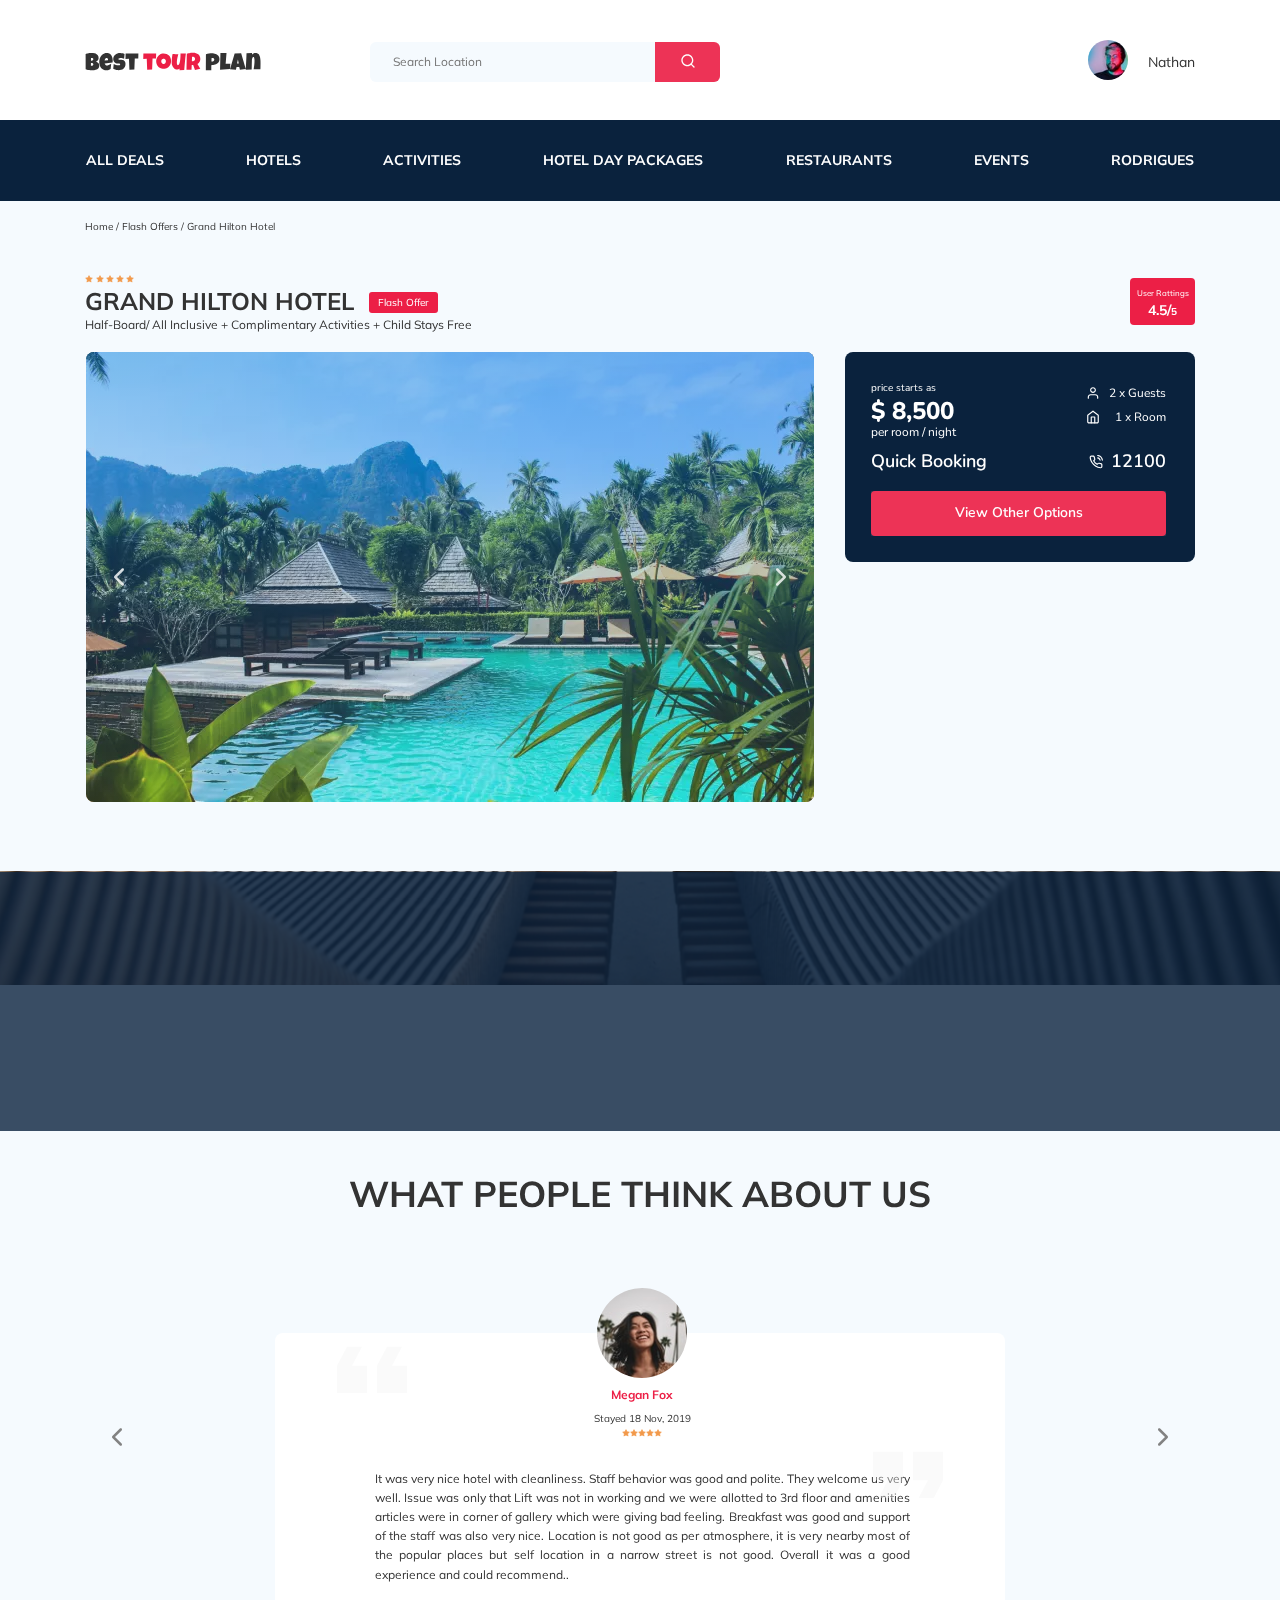
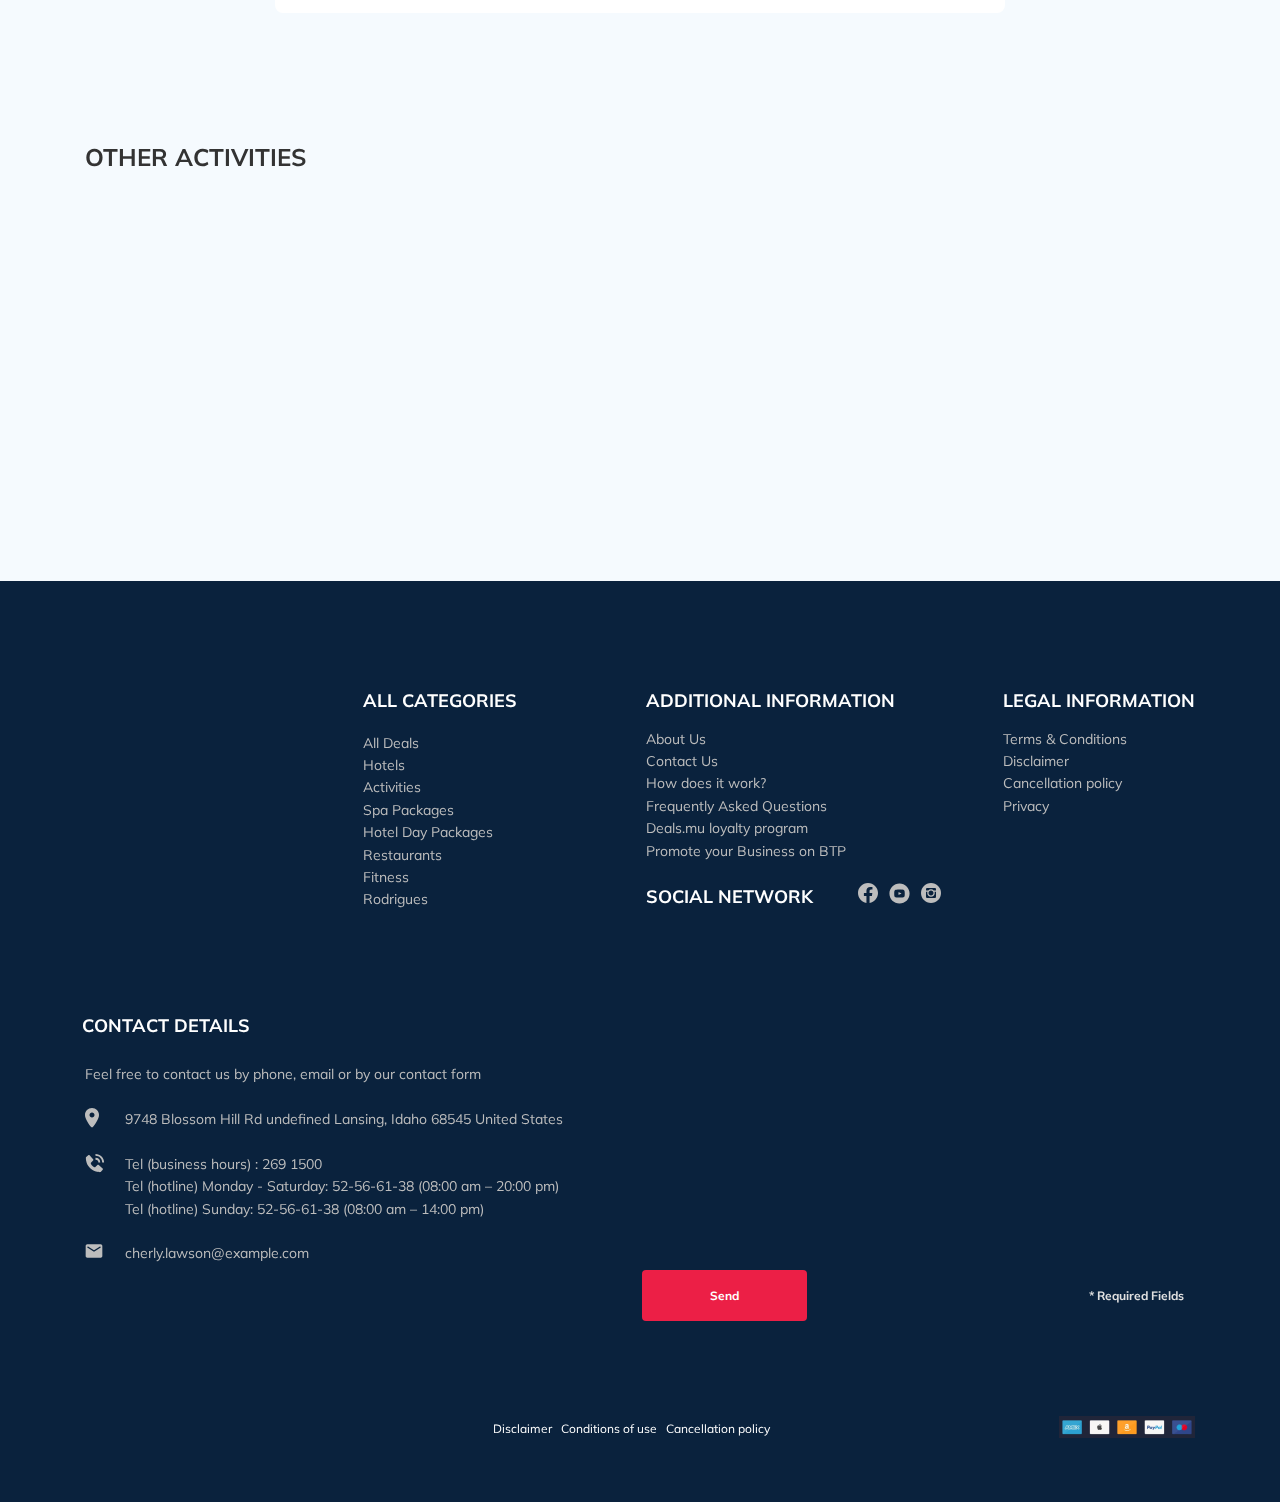
==== index.html @ 389c636b "fix:animation option" ====
<!DOCTYPE html>
<html lang="en">
  <head>
    <meta charset="UTF-8" />
    <meta name="viewport" content="width=device-width, initial-scale=1.0" />
    <title>Best Tour Plan-Hotel Booking</title>
    <link rel="stylesheet" href="css/style.css" class="css" />
    <link rel="stylesheet" href="css/swiper-bundle.min.css" class="css" />
    <link rel="stylesheet" href="css/aos.css" class="css" />
    <link rel="preconnect" href="https://fonts.gstatic.com" />
    <link
      href="https://fonts.googleapis.com/css2?family=Mulish:wght@400;700&family=Nunito:ital,wght@0,200;0,300;0,400;0,600;0,700;0,800;0,900;1,200;1,300;1,400;1,600;1,700;1,800;1,900&display=swap"
      rel="stylesheet"
    />
    <link rel="shortcut icon" href="img/favicon.ico" type="image/x-icon" />
    <link rel="icon" href="img/favicon.ico" type="image/x-icon" />
  </head>
  <body>
    <header class="navbar navbar__mobile">
      <div class="container">
        <div class="navbar-top">
          <a
            href="#"
            class="logo"
            data-aos="fade-zoom-in"
            data-aos-easing="ease-out-cubic"
            data-aos-duration="2000"
          >
            <img
              src="img/horizontal-logo.svg"
              alt="Logo: Best Tour Plan"
              class="logo__image"
            />
          </a>
          <form
            action="#"
            class="search navbar__search navbar__search--mobile--hidden"
          >
            <input
              type="text"
              class="search__input"
              placeholder="Search Location"
            />
            <button class="search__button">
              <img
                src="img/search.svg"
                alt="Icon: search"
                class="search__icon"
              />
            </button>
          </form>
          <div class="navbar__userprop navbar__userprop--mobile--hidden">
            <div class="navbar__useravatar">
              <img
                src="img/user-avatar.jpg"
                alt="Avatar: Nathan"
                class="navbar__avatar"
              />
            </div>
            <div class="navbar__username">
              <a
                href="https://lkfl2.nalog.ru/lkfl/login"
                class="user navbar__user"
                target="_blank"
                >Nathan</a
              >
            </div>
          </div>
          <!--/.user-->
          <button class="menu-button navbar-top__menu-button">
            <span class="menu-button__line"></span>
            <span class="menu-button__line"></span>
            <span class="menu-button__line"></span>
          </button>
        </div>
        <!--/.navbar-top-->
      </div>
      <!--/.container-->
      <div class="navbar-bottom">
        <div class="container navbar-bottom__container">
          <ul class="navbar-menu">
            <li class="navbar-menu__item navbar-menu__item--mobile--visible">
              <div class="navbar__userprop navbar__userprop--mobile--visible">
                <div class="navbar__useravatar">
                  <img
                    src="img/user-avatar.jpg"
                    alt="Avatar: Nathan"
                    class="navbar__avatar"
                  />
                </div>
                <div class="navbar__username navbar__username--light">
                  <a
                    href="https://lkfl2.nalog.ru/lkfl/login"
                    class="user navbar__user navbar__user--light"
                    target="_blank"
                    >Nathan</a
                  >
                </div>
              </div>
            </li>
            <li class="navbar-menu__item navbar-menu__item--mobile--visible">
              <form
                action="#"
                class="search navbar__search navbar__search--mobile--visible"
              >
                <input
                  type="text"
                  class="search__input"
                  placeholder="Search Location"
                />
                <button class="search__button">
                  <img
                    src="img/search.svg"
                    alt="Icon: search"
                    class="search__icon"
                  />
                </button>
              </form>
            </li>
            <li class="navbar-menu__item navbar-menu__item--mini">
              <a href="#" class="navbar-menu__link" target="_blank"
                >All Deals</a
              >
            </li>
            <li class="navbar-menu__item navbar-menu__item--mini">
              <a href="#" class="navbar-menu__link" target="_blank">Hotels</a>
            </li>
            <li class="navbar-menu__item navbar-menu__item--mini">
              <a href="#" class="navbar-menu__link" target="_blank"
                >Activities</a
              >
            </li>
            <li class="navbar-menu__item navbar-menu__item--mini">
              <a href="#" class="navbar-menu__link" target="_blank"
                >Hotel Day Packages</a
              >
            </li>
            <li class="navbar-menu__item navbar-menu__item--mini">
              <a href="#" class="navbar-menu__link" target="_blank"
                >Restaurants</a
              >
            </li>
            <li class="navbar-menu__item navbar-menu__item--mini">
              <a href="#" class="navbar-menu__link" target="_blank">Events</a>
            </li>
            <li class="navbar-menu__item navbar-menu__item--mini">
              <a href="#" class="navbar-menu__link" target="_blank"
                >Rodrigues</a
              >
            </li>
          </ul>
          <!--/.navbar-menu-->
        </div>
      </div>
    </header>
    <nav class="breadcrumb">
      <div class="container">
        <ul class="breadcrumb-list">
          <li class="breadcrumb-list__item">
            <a href="#" class="breadcrumb-list__link">Home</a>
          </li>
          <li class="breadcrumb-list__item">
            <a href="#" class="breadcrumb-list__link">Flash Offers</a>
          </li>
          <li class="breadcrumb-list__item">Grand Hilton Hotel</li>
        </ul>
      </div>
      <!-- /.container -->
    </nav>
    <!-- /.breadcrumb -->
    <section class="hotel">
      <div class="container">
        <div class="hotel-info">
          <div class="hotel-info__text">
            <div class="hotel-wrapper">
              <div class="stars">
                <img src="img/star.svg" alt="star" class="stars__star1" /><img
                  src="img/star.svg"
                  alt="star"
                  class="stars__star2"
                /><img src="img/star.svg" alt="star" class="stars__star3" /><img
                  src="img/star.svg"
                  alt="star"
                  class="stars__star4"
                /><img src="img/star.svg" alt="star" class="stars__star5" />
              </div>
              <h1 class="hotel-name hotel-info__name">Grand Hilton Hotel</h1>
              <span class="offer hotel-info__offer">Flash Offer</span>
            </div>
            <p class="hotel-discription hotel-info__discription">
              Half-Board/ All Inclusive + Complimentary Activities + Child Stays
              Free
            </p>
          </div>
          <!-- /hotel-info__text -->
          <div class="rating hotel-info__rating">
            <span class="rating__text">User Rattings</span>
            <span class="rating__counter rating__counter-first">4.5/</span
            ><span class="rating__counter rating__counter-last">5</span>
          </div>
          <!-- /hotel-info__rating -->
        </div>
        <div class="hotel-grid">
          <!-- Slider main container -->
          <div class="swiper-container hotel-slider hotel__slider">
            <!-- Additional required wrapper -->
            <div class="swiper-wrapper">
              <!-- Slides -->
              <div class="swiper-slide hotel-slider__item">
                <img
                  src="img/slide-1.webp"
                  alt="slide"
                  class="swiper-slide__image"
                />
              </div>
              <div class="swiper-slide hotel-slider__item">
                <img
                  src="img/slide-2.webp"
                  alt="slide"
                  class="swiper-slide__image"
                />
              </div>
              <div class="swiper-slide hotel-slider__item">
                <img
                  src="img/slide-3.webp"
                  alt="slide"
                  class="swiper-slide__image"
                />
              </div>
              <div class="swiper-slide hotel-slider__item">
                <img
                  src="img/slide-4.webp"
                  alt="slide"
                  class="swiper-slide__image"
                />
              </div>
              <div class="swiper-slide hotel-slider__item">
                <img
                  src="img/slide-5.webp"
                  alt="slide"
                  class="swiper-slide__image"
                />
              </div>
              <div class="swiper-slide hotel-slider__item">
                <img
                  src="img/slide-6.webp"
                  alt="slide"
                  class="swiper-slide__image"
                />
              </div>
              <div class="swiper-slide hotel-slider__item">
                <img
                  src="img/slide-7.webp"
                  alt="slide"
                  class="swiper-slide__image"
                />
              </div>
              <div class="swiper-slide hotel-slider__item">
                <img
                  src="img/slide-8.webp"
                  alt="slide"
                  class="swiper-slide__image"
                />
              </div>
            </div>
            <!-- If we need navigation buttons -->
            <button
              class="hotel-slider__button hotel-slider__button_prev"
            ></button>
            <button
              class="hotel-slider__button hotel-slider__button_next"
            ></button>
          </div>
          <!-- /swiper-container -->

          <div class="hotel-right">
            <div
              class="booking"
              data-aos-delay="300"
              data-aos="flip-left"
              data-aos-easing="ease-out-cubic"
              data-aos-duration="1500"
            >
              <div class="booking__info">
                <div class="booking__price">
                  <span class="booking__start">price starts as</span>
                  <strong class="booking__pricetag">$ 8,500</strong>
                  <span class="booking__per-room">per room / night</span>
                </div>
                <!-- /.booking__price -->
                <div class="booking__room">
                  <div class="booking__text">
                    <img
                      src="img/user.svg"
                      alt="icon: user"
                      class="booking__icon"
                    />
                    <span class="booking__description">2 x Guests</span>
                  </div>
                  <div class="booking__text">
                    <img
                      src="img/home.svg"
                      alt="icon: home"
                      class="booking__icon"
                    />
                    <span class="booking__description">1 x Room</span>
                  </div>
                </div>
                <!-- /.booking__room -->
              </div>
              <!-- /.booking__info -->
              <div class="booking__call-center">
                <span class="booking__heading">Quick Booking</span>
                <a href="tel:12100" class="booking__number">
                  <img src="img/phone-call.svg" alt="icon: phone" />
                  <span class="booking__num">12100</span>
                </a>
              </div>
              <!-- /.booking__call-center -->
              <button class="button booking__button" data-toggle="modal">
                View Other Options
              </button>
            </div>
            <!-- /.booking -->
            <div class="map">
              <iframe
                class="map-iframe"
                src="https://www.google.com/maps/embed?pb=!1m18!1m12!1m3!1d3952.041275564879!2d98.29254741532716!3d7.890750807946243!2m3!1f0!2f0!3f0!3m2!1i1024!2i768!4f13.1!3m3!1m2!1s0x30503b7bfcd9f903%3A0xf7065fac1e3d7c48!2sDoubleTree%20by%20Hilton%20Phuket%20Banthai%20Resort!5e0!3m2!1sru!2sru!4v1607537258235!5m2!1sru!2sru"
                height="213"
                style="border: 0"
                allowfullscreen=""
                aria-hidden="false"
                tabindex="0"
              ></iframe>
            </div>
            <!-- /.map -->
          </div>
          <!-- /.hotel-right -->
        </div>
        <!-- /hotel-grid -->
      </div>
      <!-- /.container -->
    </section>
    <section
      class="newsletter parallax-window"
      data-parallax="scroll"
      data-image-src="img/newsletter-bg.jpg"
    >
      <div class="newsletter-wrapper" data-aos="fade-down" data-aos-delay="200">
        <h2 class="newsletter-title newsletter__title">
          subscribe to our
          <span class="newsletter-title__strong">Newsletter</span>
        </h2>
        <form
          target="_blank"
          action="send.php"
          method="POST"
          class="subscribe newsletter__search form"
        >
          <input
            type="email"
            class="subscribe__input"
            placeholder="Your email address"
            name="emailNews"
            required
          />
          <button class="subscribe__button">Send</button>
        </form>
      </div>
      <!-- /.newsletter-wrapper -->
    </section>
    <!-- /.newsletter -->
    <section class="reviews">
      <div class="container">
        <h2 class="reviews__title">What people think about us</h2>
        <div class="swiper-container reviews-slider">
          <div class="swiper-wrapper">
            <div class="swiper-slide">
              <div class="reviews-slider__item">
                <div class="reviews-slider__profile">
                  <img
                    src="img/reviews-avatar.jpg"
                    alt="Photo: Megan Fox"
                    class="reviews-slider__avatar"
                  />
                  <h3 class="reviews-slider__username">Megan Fox</h3>
                  <span class="reviews-slider__date">Stayed 18 Nov, 2019</span>
                  <div class="reviews-slider__rating">
                    <img
                      src="img/star.svg"
                      alt="star"
                      class="reviews-slider__star"
                    /><img
                      src="img/star.svg"
                      alt="star"
                      class="reviews-slider__star"
                    /><img
                      src="img/star.svg"
                      alt="star"
                      class="reviews-slider__star"
                    /><img
                      src="img/star.svg"
                      alt="star"
                      class="reviews-slider__star"
                    /><img
                      src="img/star.svg"
                      alt="star"
                      class="reviews-slider__star"
                    />
                  </div>
                  <!-- /reviews-slider__rating -->
                </div>
                <!-- /.reviews-slider__profile -->
                <div class="reviews-user">
                  <p class="reviews-slider__text">
                    It was very nice hotel with cleanliness. Staff behavior was
                    good and polite. They welcome us very well. Issue was only
                    that Lift was not in working and we were allotted to 3rd
                    floor and amenities articles were in corner of gallery which
                    were giving bad feeling. Breakfast was good and support of
                    the staff was also very nice. Location is not good as per
                    atmosphere, it is very nearby most of the popular places but
                    self location in a narrow street is not good. Overall it was
                    a good experience and could recommend..
                  </p>
                </div>
                <!-- /.reviews-user -->
              </div>
              <!-- /.reviews-slider-item -->
            </div>
            <!-- /swiper-slide -->
            <div class="swiper-slide">
              <div class="reviews-slider__item">
                <div class="reviews-slider__profile">
                  <img
                    src="img/reviews-avatar-kr.jpg"
                    alt="Photo: Keanu Charles Reeves"
                    class="reviews-slider__avatar"
                  />
                  <h3 class="reviews-slider__username">Keanu Charles Reeves</h3>
                  <span class="reviews-slider__date">Stayed 25 Dec, 2019</span>
                  <div class="reviews-slider__rating">
                    <img
                      src="img/star.svg"
                      alt="star"
                      class="reviews-slider__star"
                    /><img
                      src="img/star.svg"
                      alt="star"
                      class="reviews-slider__star"
                    /><img
                      src="img/star.svg"
                      alt="star"
                      class="reviews-slider__star"
                    /><img
                      src="img/star.svg"
                      alt="star"
                      class="reviews-slider__star"
                    /><img
                      src="img/star.svg"
                      alt="star"
                      class="reviews-slider__star"
                    />
                  </div>
                  <!-- /reviews-slider__rating -->
                </div>
                <!-- /.reviews-slider__profile -->
                <div class="reviews-user">
                  <p class="reviews-slider__text">
                    It was very nice hotel with cleanliness. Staff behavior was
                    good and polite. They welcome us very well. Issue was only
                    that Lift was not in working and we were allotted to 3rd
                    floor and amenities articles were in corner of gallery which
                    were giving bad feeling. Breakfast was good and support of
                    the staff was also very nice. Location is not good as per
                    atmosphere, it is very nearby most of the popular places but
                    self location in a narrow street is not good. Overall it was
                    a good experience and could recommend. that Lift was not in
                    working and we were allotted to 3rd floor and amenities
                    articles were in corner of gallery which were giving bad
                    feeling. Breakfast was good and support of the staff was
                    also very nice. Location is not good as per atmosphere, it
                    is very nearby most of the popular places but self location
                    in a narrow street is not good. Overall it was a good
                    experience and could recommend
                  </p>
                </div>
                <!-- /.reviews-user -->
              </div>
              <!-- /.reviews-slider-item -->
            </div>
            <!-- /swiper-slide -->
            <div class="swiper-slide">
              <div class="reviews-slider__item">
                <div class="reviews-slider__profile">
                  <img
                    src="img/reviews-avatar-eg.jpg"
                    alt="Photo: Eva Green"
                    class="reviews-slider__avatar"
                  />
                  <h3 class="reviews-slider__username">Eva Green</h3>
                  <span class="reviews-slider__date">Stayed 01 May, 2019</span>
                  <div class="reviews-slider__rating">
                    <img
                      src="img/star.svg"
                      alt="star"
                      class="reviews-slider__star"
                    /><img
                      src="img/star.svg"
                      alt="star"
                      class="reviews-slider__star"
                    /><img
                      src="img/star.svg"
                      alt="star"
                      class="reviews-slider__star"
                    /><img
                      src="img/star.svg"
                      alt="star"
                      class="reviews-slider__star"
                    /><img
                      src="img/star.svg"
                      alt="star"
                      class="reviews-slider__star"
                    />
                  </div>
                  <!-- /reviews-slider__rating -->
                </div>
                <!-- /.reviews-slider__profile -->
                <div class="reviews-user">
                  <p class="reviews-slider__text">
                    It was very nice hotel with cleanliness. Staff behavior was
                    good and polite. They welcome us very well. Issue was only
                    that Lift was not in working and we were allotted to 3rd
                    floor and amenities articles were in corner of gallery which
                    were giving bad feeling. Breakfast was good and support of
                    the staff was also very nice. Location is not good as per
                    atmosphere, it is very nearby most of the popular places but
                    self location in a narrow street is not good. Overall it was
                    a good experience and could recommend.
                  </p>
                </div>
                <!-- /.reviews-user -->
              </div>
              <!-- /.reviews-slider-item -->
            </div>
            <!-- /swiper-slide -->
            <div class="swiper-slide">
              <div class="reviews-slider__item">
                <div class="reviews-slider__profile">
                  <img
                    src="img/reviews-avatar-as.webp"
                    alt="Photo: Arnold Alois Schwarzenegger"
                    class="reviews-slider__avatar"
                  />
                  <h3 class="reviews-slider__username">
                    Arnold Alois Schwarzenegger
                  </h3>
                  <span class="reviews-slider__date">Stayed 15 Jan, 2020</span>
                  <div class="reviews-slider__rating">
                    <img
                      src="img/star.svg"
                      alt="star"
                      class="reviews-slider__star"
                    /><img
                      src="img/star.svg"
                      alt="star"
                      class="reviews-slider__star"
                    /><img
                      src="img/star.svg"
                      alt="star"
                      class="reviews-slider__star"
                    /><img
                      src="img/star.svg"
                      alt="star"
                      class="reviews-slider__star"
                    /><img
                      src="img/star.svg"
                      alt="star"
                      class="reviews-slider__star"
                    />
                  </div>
                  <!-- /reviews-slider__rating -->
                </div>
                <!-- /.reviews-slider__profile -->
                <div class="reviews-user">
                  <p class="reviews-slider__text">
                    It was very nice hotel with cleanliness. Staff behavior was
                    good and polite. They welcome us very well. Issue was only
                    that Lift was not in working and we were allotted to 3rd
                    floor and amenities articles were in corner of gallery which
                    were giving bad feeling. Breakfast was good and support of
                    the staff was also very nice. Location is not good as per
                    atmosphere, it is very nearby most of the popular places but
                    self location in a narrow street is not good. Overall it was
                    a good experience and could recommend.
                  </p>
                </div>
                <!-- /.reviews-user -->
              </div>
              <!-- /.reviews-slider-item -->
            </div>
            <!-- /swiper-slide -->
          </div>
          <!-- /swiper-wrapper -->
          <button
            class="reviews-slider__button reviews-slider__button-prev"
          ></button>
          <button
            class="reviews-slider__button reviews-slider__button-next"
          ></button>
        </div>
        <!-- /swiper-container reviews-slider -->
      </div>
      <!-- /.container -->
    </section>
    <!-- /.reviews -->
    <section class="activities">
      <div class="container">
        <h2 class="activities__title">Other Activities</h2>
        <div class="activities-wrapper">
          <div
            class="card activities__card activities__card-corner"
            data-aos="fade-up"
            data-aos-delay="100"
          >
            <img
              src="img/activity-1.jpg"
              alt="The curious corner of chamarel"
              class="card__image"
            />
            <h3 class="card__title card__title-corner">
              The curious corner <br />of chamarel
            </h3>
            <button class="card__button" data-toggle="modal">Book Now</button>
          </div>
          <!-- /.card -->
          <div
            class="card activities__card activities__card-golf"
            data-aos="fade-up"
            data-aos-delay="300"
          >
            <img
              src="img/activity-2.jpg"
              alt="Gymkhana club golf course"
              class="card__image"
            />
            <h3 class="card__title card__title-golf">
              Gymkhana club golf course
            </h3>
            <button class="card__button" data-toggle="modal">Book Now</button>
          </div>
          <!-- /.card -->
          <div
            class="card activities__card activities__card-trip"
            data-aos="fade-up"
            data-aos-delay="500"
          >
            <img
              src="img/activity-3.jpg"
              alt="Tamarind falls hiking trip - full day"
              class="card__image"
            />
            <h3 class="card__title card__title-trip">
              Tamarind falls hiking <br />trip - full day
            </h3>
            <button class="card__button" data-toggle="modal">Book Now</button>
          </div>
          <!-- /.card -->
          <div
            class="card activities__card activities__card-quest"
            data-aos="fade-up"
            data-aos-delay="700"
          >
            <img
              src="img/activity-4.jpg"
              alt="The blue marine discovery quest"
              class="card__image"
            />
            <h3 class="card__title card__title-quest">
              The blue marine discovery quest
            </h3>
            <button class="card__button" data-toggle="modal">Book Now</button>
          </div>
          <!-- /.card -->
        </div>
        <!-- /.activities-wrapper -->
      </div>
      <!-- /.container -->
    </section>
    <!-- /.activities -->
    <footer class="footer">
      <div class="container">
        <div class="footer-wrapper">
          <div class="footer__logo">
            <a
              href="#"
              class="logo"
              data-aos="fade-zoom-in"
              data-aos-easing="ease-out-cubic"
              data-aos-duration="2000"
              ><img
                src="img/vertical-logo.svg"
                alt="Logo: Best Tour Plan"
                class="logo footer__logo-image"
            /></a>
          </div>
          <div class="footer__list footer__categories">
            <h3 class="footer__title">All Categories</h3>
            <ul class="footer__ul">
              <li class="footer__item">
                <a href="" class="footer__link">All Deals</a>
              </li>
              <li class="footer__item">
                <a href="#" class="footer__link">Hotels</a>
              </li>
              <li class="footer__item">
                <a href="#" class="footer__link">Activities</a>
              </li>
              <li class="footer__item">
                <a href="#" class="footer__link">Spa Packages</a>
              </li>
              <li class="footer__item">
                <a href="#" class="footer__link">Hotel Day Packages</a>
              </li>
              <li class="footer__item">
                <a href="#" class="footer__link">Restaurants</a>
              </li>
              <li class="footer__item">
                <a href="#" class="footer__link">Fitness</a>
              </li>
              <li class="footer__item">
                <a href="#" class="footer__link">Rodrigues</a>
              </li>
            </ul>
          </div>
          <div class="footer__list footer__additional">
            <h3 class="footer__title footer__title--mb-4">
              Additional Information
            </h3>
            <ul class="footer__ul">
              <li class="footer__item">
                <a href="" class="footer__link">About Us</a>
              </li>
              <li class="footer__item">
                <a href="#" class="footer__link">Contact Us</a>
              </li>
              <li class="footer__item">
                <a href="#" class="footer__link">How does it work?</a>
              </li>
              <li class="footer__item">
                <a href="#" class="footer__link">Frequently Asked Questions</a>
              </li>
              <li class="footer__item">
                <a href="#" class="footer__link">Deals.mu loyalty program</a>
              </li>
              <li class="footer__item">
                <a href="#" class="footer__link"
                  >Promote your Business on BTP</a
                >
              </li>
            </ul>
          </div>
          <!-- /.footer__list -->
          <div class="footer__social-network">
            <h3 class="footer__title footer__title--inline">Social Network</h3>
            <div class="footer__social-links">
              <a
                href="https://www.facebook.com/"
                class="footer__link"
                target="_blank"
                ><img
                  src="img/facebook.svg"
                  alt="icon: facebook"
                  class="footer__icon-sn"
              /></a>
              <a
                href="https://www.youtube.com/"
                class="footer__link"
                target="_blank"
                ><img
                  src="img/youtube.svg"
                  alt="icon: youtube"
                  class="footer__icon-sn"
              /></a>
              <a
                href="https://www.instagram.com/"
                class="footer__link"
                target="_blank"
                ><img
                  src="img/instagram.svg"
                  alt="icon: instagram"
                  class="footer__icon-sn"
              /></a>
            </div>
            <!-- /.footer__social-links -->
          </div>
          <!-- /.footer__social-network -->
          <div class="footer__list footer__legal">
            <h3 class="footer__title footer__title--mb-4">Legal Information</h3>
            <ul class="footer__ul">
              <li class="footer__item">
                <a href="#" class="footer__link">Terms & Conditions</a>
              </li>
              <li class="footer__item">
                <a href="#" class="footer__link">Disclaimer</a>
              </li>
              <li class="footer__item">
                <a href="#" class="footer__link">Cancellation policy</a>
              </li>
              <li class="footer__item">
                <a href="#" class="footer__link">Privacy</a>
              </li>
            </ul>
          </div>
          <!-- /.footer-list -->
          <div class="footer__contact-details">
            <h3 class="footer__title footer__title--mb-3">Contact Details</h3>
            <p class="footer__text footer__text--slogan">
              Feel free to contact us by phone, email or by our contact form
            </p>
            <ul class="footer__ul footer__ul--mini">
              <li class="footer__item footer__item--mb-2">
                <div class="footer__icon-wrapper">
                  <img
                    src="img/map-marker.svg"
                    alt="icon:map-marker"
                    class="footer__icon"
                  />
                </div>
                <a
                  class="footer__map-marker"
                  target="_blank"
                  href="https://www.google.com/maps/search/9748+Blossom+Hill+Rd+undefined+Lansing,+Idaho+68545+United+States/@43.8810159,-112.7179739,5.5z?hl=en"
                  >9748 Blossom Hill Rd undefined Lansing, Idaho 68545 United
                  States</a
                >
              </li>
              <li class="footer__item footer__item--mb-5">
                <div class="footer__icon-wrapper">
                  <img
                    src="img/contact-phone-call.svg"
                    alt="icon:phone-call"
                    class="footer__icon"
                  />
                </div>
                <div class="footer__contact-phone">
                  <a href="tel:2691500" class="footer__phone">
                    Tel (business hours) : 269 1500</a
                  ><br />
                  <a href="tel:52-56-61-38" class="footer__phone">
                    Tel (hotline) Monday - Saturday:
                    &zwj;52&zwj;-&zwj;56&zwj;-&zwj;61&zwj;-&zwj;38&zwj; (08:00
                    am – 20:00 pm)</a
                  ><br />
                  <a href="tel:52-56-61-38" class="footer__phone">
                    Tel (hotline) Sunday: 52-56-61-38 (08:00 am – 14:00 pm)</a
                  >
                </div>
              </li>
              <li class="footer__item footer__item--mb-2">
                <div class="footer__icon-wrapper">
                  <img
                    src="img/email.svg"
                    alt="icon: email"
                    class="footer__icon"
                  />
                </div>
                <a
                  href="mailto:cherly.lawson@example.com"
                  class="footer__email"
                >
                  cherly.lawson@example.com</a
                >
              </li>
            </ul>
          </div>
          <!-- /.footer__contact-details -->
          <div class="footer__contact-form">
            <h3
              class="footer__title footer__title--mb-6"
              data-aos="fade-down"
              data-aos-delay="300"
            >
              Send us a message
            </h3>
            <form
              action="send.php"
              target="_blank"
              method="POST"
              class="footer__form form"
            >
              <div class="footer__input-groups">
                <div class="footer__input-group-name">
                  <input
                    type="text"
                    class="input footer__input footer__input-name footer__input-group-name"
                    placeholder="Your Full Name*"
                    name="name"
                    required
                    minlength="2"
                    data-aos="fade-zoom-in"
                    data-aos-easing="ease-out-cubic"
                    data-aos-delay="200"
                  />
                </div>
                <div class="footer__input-group-number">
                  <input
                    type="tel"
                    class="input footer__input footer__input-number footer__input-group-number input__phone"
                    placeholder="Phone Number*"
                    name="phone"
                    required
                    minlength="17"
                    data-aos="fade-zoom-in"
                    data-aos-easing="ease-out-cubic"
                    data-aos-delay="400"
                  />
                </div>
              </div>
              <textarea
                name="text"
                class="textarea footer__textarea"
                placeholder="Message"
                data-aos="fade-zoom-in"
                data-aos-easing="ease-out-cubic"
                data-aos-delay="600"
              ></textarea>
              <div class="footer__form-submit">
                <button class="button footer__button" type="submit">
                  Send
                </button>
                <span class="footer__info">* Required Fields</span>
              </div>
            </form>
          </div>
          <!-- /.footer__contact-form -->
          <div class="footer__infopayment">
            <div class="footer__infopay">
              <a
                href="https://ru.wikipedia.org/wiki/%D0%9F%D0%B8%D1%81%D1%8C%D0%BC%D0%B5%D0%BD%D0%BD%D1%8B%D0%B9_%D0%BE%D1%82%D0%BA%D0%B0%D0%B7_%D0%BE%D1%82_%D0%BE%D1%82%D0%B2%D0%B5%D1%82%D1%81%D1%82%D0%B2%D0%B5%D0%BD%D0%BD%D0%BE%D1%81%D1%82%D0%B8"
                target="_blank"
                class="footer__text-info"
                >Disclaimer &nbsp;</a
              >
              <a
                href="https://addreality.com/ru/termsofuse/Terms_of_use_Addreality.pdf"
                target="_blank"
                class="footer__text-info"
                >Conditions of use &nbsp;</a
              >
              <a
                href="https://ru.wikipedia.org/wiki/%D0%9F%D0%B8%D1%81%D1%8C%D0%BC%D0%B5%D0%BD%D0%BD%D1%8B%D0%B9_%D0%BE%D1%82%D0%BA%D0%B0%D0%B7_%D0%BE%D1%82_%D0%BE%D1%82%D0%B2%D0%B5%D1%82%D1%81%D1%82%D0%B2%D0%B5%D0%BD%D0%BD%D0%BE%D1%81%D1%82%D0%B8"
                target="_blank"
                class="footer__text-info"
                >Cancellation policy</a
              >
            </div>
            <div class="footer__image-pay">
              <a
                href="https://ru.wikipedia.org/wiki/%D0%9D%D0%B0%D1%86%D0%B8%D0%BE%D0%BD%D0%B0%D0%BB%D1%8C%D0%BD%D0%B0%D1%8F_%D1%81%D0%B8%D1%81%D1%82%D0%B5%D0%BC%D0%B0_%D0%BF%D0%BB%D0%B0%D1%82%D1%91%D0%B6%D0%BD%D1%8B%D1%85_%D0%BA%D0%B0%D1%80%D1%82"
                target="_blank"
                class="footer__image-infopay"
              >
                <img
                  src="img/card-pay.png"
                  alt="image: payment systems"
                  class="footer__payment"
              /></a>
            </div>
          </div>
        </div>
        <!-- /.footer-wrapper -->
      </div>
      <!-- /.container -->
    </footer>
    <!-- /.footer -->
    <div class="modal" id="modal_1">
      <div class="modal__overlay"></div>
      <!-- /.modal__overlay -->
      <div class="modal__dialog">
        <a href="#" class="modal__close">
          <img src="img/close.svg" alt="Icon: close" />
        </a>
        <div class="modal__contact-form">
          <h3 class="modal__title">Booking</h3>
          <form
            action="send.php"
            target="_blank"
            method="POST"
            class="modal__form form"
          >
            <input
              type="text"
              class="input modal__input modal__input-name"
              placeholder="Your Full Name*"
              name="name"
              required
              minlength="2"
            />
            <input
              type="tel"
              class="input modal__input modal__input-number input__phone"
              placeholder="Phone Number*"
              name="phone"
              required
              minlength="17"
            />
            <input
              type="email"
              class="input modal__input modal__input-email"
              placeholder="Email*"
              name="email"
              required
            />
            <textarea
              name="text"
              class="textarea modal__textarea"
              placeholder="Message"
            ></textarea>
            <div class="modal__form-submit">
              <button class="button modal__button" type="submit">Send</button>
              <span class="modal__info">* Required Fields</span>
            </div>
          </form>
        </div>
        <!-- /.modal__contact-form -->
      </div>
      <!-- /.modal__dialog -->
    </div>
    <!-- /.modal -->
    <script src="js/jquery-3.5.1.min.js"></script>
    <script src="https://ajax.googleapis.com/ajax/libs/jquery/1.11.0/jquery.min.js"></script>
    <script src="js/parallax.min.js"></script>
    <script src="js/swiper-bundle.min.js"></script>
    <script src="js/jquery.validate.min.js"></script>
    <script src="js/jquery.mask.min.js"></script>
    <script src="js/aos.js"></script>
    <script src="js/main.js"></script>
  </body>
</html>
---- css/style.css ----
@charset "UTF-8";
/** Подключение переменных **/
/** подключение базовыйх настроек **/
* {
  -webkit-box-sizing: border-box;
          box-sizing: border-box;
}

body {
  font-family: 'Mulish', sans-serif;
  background-color: #F5FAFE;
  color: #333333;
}

.container {
  max-width: 1110px;
  margin: auto;
}

.img {
  width: 100%;
}

.input {
  background: #FFFFFF;
  border-radius: 4px;
  border: none;
  outline: none;
  height: 50px;
  padding: 0 23px 0 23px;
  font-size: 12px;
  line-height: 15px;
  font-weight: normal;
}

.textarea {
  background: #FFFFFF;
  border-radius: 4px;
  border: none;
  outline: none;
  padding: 18px 23px;
  resize: none;
  font-size: 12px;
  line-height: 15px;
}

.button {
  min-width: 165px;
  font-style: normal;
  font-weight: bold;
  font-size: 12px;
  line-height: 15px;
  color: #fff;
  background-color: #EC1F46;
  border-radius: 4px;
  border: none;
  outline: none;
  cursor: pointer;
}

.invalid {
  color: #EC1F46;
}

/** подключение normalize.scss **/
/*! normalize.css v8.0.1 | MIT License | github.com/necolas/normalize.css */
/* Document
   ========================================================================== */
/**
 * 1. Correct the line height in all browsers.
 * 2. Prevent adjustments of font size after orientation changes in iOS.
 */
html {
  line-height: 1.15;
  /* 1 */
  -webkit-text-size-adjust: 100%;
  /* 2 */
}

/* Sections
   ========================================================================== */
/**
 * Remove the margin in all browsers.
 */
body {
  margin: 0;
}

/**
 * Render the `main` element consistently in IE.
 */
main {
  display: block;
}

/**
 * Correct the font size and margin on `h1` elements within `section` and
 * `article` contexts in Chrome, Firefox, and Safari.
 */
h1 {
  font-size: 2em;
  margin: 0.67em 0;
}

/* Grouping content
   ========================================================================== */
/**
 * 1. Add the correct box sizing in Firefox.
 * 2. Show the overflow in Edge and IE.
 */
hr {
  -webkit-box-sizing: content-box;
          box-sizing: content-box;
  /* 1 */
  height: 0;
  /* 1 */
  overflow: visible;
  /* 2 */
}

/**
 * 1. Correct the inheritance and scaling of font size in all browsers.
 * 2. Correct the odd `em` font sizing in all browsers.
 */
pre {
  font-family: monospace, monospace;
  /* 1 */
  font-size: 1em;
  /* 2 */
}

/* Text-level semantics
   ========================================================================== */
/**
 * Remove the gray background on active links in IE 10.
 */
a {
  background-color: transparent;
}

/**
 * 1. Remove the bottom border in Chrome 57-
 * 2. Add the correct text decoration in Chrome, Edge, IE, Opera, and Safari.
 */
abbr[title] {
  border-bottom: none;
  /* 1 */
  text-decoration: underline;
  /* 2 */
  -webkit-text-decoration: underline dotted;
          text-decoration: underline dotted;
  /* 2 */
}

/**
 * Add the correct font weight in Chrome, Edge, and Safari.
 */
b,
strong {
  font-weight: bolder;
}

/**
 * 1. Correct the inheritance and scaling of font size in all browsers.
 * 2. Correct the odd `em` font sizing in all browsers.
 */
code,
kbd,
samp {
  font-family: monospace, monospace;
  /* 1 */
  font-size: 1em;
  /* 2 */
}

/**
 * Add the correct font size in all browsers.
 */
small {
  font-size: 80%;
}

/**
 * Prevent `sub` and `sup` elements from affecting the line height in
 * all browsers.
 */
sub,
sup {
  font-size: 75%;
  line-height: 0;
  position: relative;
  vertical-align: baseline;
}

sub {
  bottom: -0.25em;
}

sup {
  top: -0.5em;
}

/* Embedded content
   ========================================================================== */
/**
 * Remove the border on images inside links in IE 10.
 */
img {
  border-style: none;
}

/* Forms
   ========================================================================== */
/**
 * 1. Change the font styles in all browsers.
 * 2. Remove the margin in Firefox and Safari.
 */
button,
input,
optgroup,
select,
textarea {
  font-family: inherit;
  /* 1 */
  font-size: 100%;
  /* 1 */
  line-height: 1.15;
  /* 1 */
  margin: 0;
  /* 2 */
}

/**
 * Show the overflow in IE.
 * 1. Show the overflow in Edge.
 */
button,
input {
  /* 1 */
  overflow: visible;
}

/**
 * Remove the inheritance of text transform in Edge, Firefox, and IE.
 * 1. Remove the inheritance of text transform in Firefox.
 */
button,
select {
  /* 1 */
  text-transform: none;
}

/**
 * Correct the inability to style clickable types in iOS and Safari.
 */
button,
[type="button"],
[type="reset"],
[type="submit"] {
  -webkit-appearance: button;
}

/**
 * Remove the inner border and padding in Firefox.
 */
button::-moz-focus-inner,
[type="button"]::-moz-focus-inner,
[type="reset"]::-moz-focus-inner,
[type="submit"]::-moz-focus-inner {
  border-style: none;
  padding: 0;
}

/**
 * Restore the focus styles unset by the previous rule.
 */
button:-moz-focusring,
[type="button"]:-moz-focusring,
[type="reset"]:-moz-focusring,
[type="submit"]:-moz-focusring {
  outline: 1px dotted ButtonText;
}

/**
 * Correct the padding in Firefox.
 */
fieldset {
  padding: 0.35em 0.75em 0.625em;
}

/**
 * 1. Correct the text wrapping in Edge and IE.
 * 2. Correct the color inheritance from `fieldset` elements in IE.
 * 3. Remove the padding so developers are not caught out when they zero out
 *    `fieldset` elements in all browsers.
 */
legend {
  -webkit-box-sizing: border-box;
          box-sizing: border-box;
  /* 1 */
  color: inherit;
  /* 2 */
  display: table;
  /* 1 */
  max-width: 100%;
  /* 1 */
  padding: 0;
  /* 3 */
  white-space: normal;
  /* 1 */
}

/**
 * Add the correct vertical alignment in Chrome, Firefox, and Opera.
 */
progress {
  vertical-align: baseline;
}

/**
 * Remove the default vertical scrollbar in IE 10+.
 */
textarea {
  overflow: auto;
}

/**
 * 1. Add the correct box sizing in IE 10.
 * 2. Remove the padding in IE 10.
 */
[type="checkbox"],
[type="radio"] {
  -webkit-box-sizing: border-box;
          box-sizing: border-box;
  /* 1 */
  padding: 0;
  /* 2 */
}

/**
 * Correct the cursor style of increment and decrement buttons in Chrome.
 */
[type="number"]::-webkit-inner-spin-button,
[type="number"]::-webkit-outer-spin-button {
  height: auto;
}

/**
 * 1. Correct the odd appearance in Chrome and Safari.
 * 2. Correct the outline style in Safari.
 */
[type="search"] {
  -webkit-appearance: textfield;
  /* 1 */
  outline-offset: -2px;
  /* 2 */
}

/**
 * Remove the inner padding in Chrome and Safari on macOS.
 */
[type="search"]::-webkit-search-decoration {
  -webkit-appearance: none;
}

/**
 * 1. Correct the inability to style clickable types in iOS and Safari.
 * 2. Change font properties to `inherit` in Safari.
 */
::-webkit-file-upload-button {
  -webkit-appearance: button;
  /* 1 */
  font: inherit;
  /* 2 */
}

/* Interactive
   ========================================================================== */
/*
 * Add the correct display in Edge, IE 10+, and Firefox.
 */
details {
  display: block;
}

/*
 * Add the correct display in all browsers.
 */
summary {
  display: list-item;
}

/* Misc
   ========================================================================== */
/**
 * Add the correct display in IE 10+.
 */
template {
  display: none;
}

/**
 * Add the correct display in IE 10.
 */
[hidden] {
  display: none;
}

/** стили для блока  header **/
.navbar {
  background-color: #ffffff;
}

.navbar-top {
  display: -webkit-box;
  display: -ms-flexbox;
  display: flex;
  -webkit-box-align: center;
      -ms-flex-align: center;
          align-items: center;
  -webkit-box-pack: justify;
      -ms-flex-pack: justify;
          justify-content: space-between;
  padding-top: 40px;
  padding-bottom: 37px;
}

.navbar-top__menu-button {
  display: none;
  border: none;
  outline: none;
}

.navbar__search {
  margin-right: auto;
  margin-left: 108px;
}

.navbar-bottom {
  background-color: #0A223D;
}

.navbar-menu {
  list-style-type: none;
  margin: 0;
  padding: 30px 1px 31px 1px;
  display: -webkit-box;
  display: -ms-flexbox;
  display: flex;
  -webkit-box-align: center;
      -ms-flex-align: center;
          align-items: center;
  -webkit-box-pack: justify;
      -ms-flex-pack: justify;
          justify-content: space-between;
  color: #fff;
}

.navbar-menu__link {
  display: inline-block;
  color: inherit;
  text-decoration: none;
  text-transform: uppercase;
  font-size: 14px;
  line-height: 18px;
  font-weight: bold;
  -webkit-transition: all 0.6s;
  transition: all 0.6s;
}

.navbar-menu__link:after {
  display: block;
  content: '';
  width: 0%;
  height: 1px;
  background: #fff;
  ransition: width 0.4s ease-in-out;
}

.navbar-menu__link:hover:after, .navbar-menu__link:focus:after {
  width: 100%;
}

.navbar-menu__link:hover {
  color: #EC1F46;
}

.navbar-menu__item--mobile--visible {
  display: none;
}

.navbar__userprop {
  display: -webkit-box;
  display: -ms-flexbox;
  display: flex;
  -webkit-box-pack: justify;
      -ms-flex-pack: justify;
          justify-content: space-between;
  -webkit-box-align: center;
      -ms-flex-align: center;
          align-items: center;
  text-decoration: none;
}

.navbar__avatar {
  width: 40px;
  height: 40px;
  border-radius: 50%;
  -o-object-fit: cover;
     object-fit: cover;
}

.navbar__username {
  margin-left: 20px;
}

.navbar__user {
  display: inline-block;
  color: #333333;
  font-size: 14px;
  text-decoration: none;
  -webkit-transition: all 0.6s;
  transition: all 0.6s;
}

.navbar__user:after {
  display: block;
  content: '';
  width: 0%;
  height: 1px;
  background: #EC1F46;
  ransition: width 0.4s ease-in-out;
}

.navbar__user:hover:after, .navbar__user:focus:after {
  width: 100%;
}

.navbar__user:hover {
  color: #EC1F46;
}

.logo {
  width: 177px;
  height: 19px;
  font-size: 18px;
}

.search {
  display: -webkit-box;
  display: -ms-flexbox;
  display: flex;
  position: relative;
  overflow: hidden;
  border-radius: 6px;
  height: 40px;
}

.search__input {
  width: 350px;
  height: 100%;
  padding-left: 23px;
  padding-right: 75px;
  padding-bottom: 2px;
  background-color: #F5FAFE;
  border: none;
  font-size: 12px;
  line-height: 15px;
  color: #333333;
  outline: none;
}

.search__button {
  position: absolute;
  right: 0;
  width: 65px;
  height: 100%;
  border: none;
  background-color: #EC1F46;
  outline: none;
  cursor: pointer;
  -webkit-transition: all 0.5s;
  transition: all 0.5s;
}

.search__button::before {
  content: '';
  position: absolute;
  top: 0;
  left: 0;
  width: 100%;
  height: 100%;
  z-index: 1;
  background-color: #f7ecec1a;
  -webkit-transition: all 0.3s;
  transition: all 0.3s;
}

.search__button:hover::before {
  opacity: 0;
  -webkit-transform: scale(0.5, 0.5);
          transform: scale(0.5, 0.5);
}

.search__button::after {
  content: '';
  position: absolute;
  top: 0;
  left: -3px;
  width: 100%;
  height: 100%;
  z-index: 1;
  opacity: 0;
  border-radius: 2px;
  border: 5px solid #EC1F46;
  -webkit-transform: scale(1.2, 1.2);
          transform: scale(1.2, 1.2);
  -webkit-transition: all 0.5s;
  transition: all 0.5s;
}

.search__button:hover::after {
  opacity: 1;
  -webkit-transform: scale(1, 1);
          transform: scale(1, 1);
}

.search__icon {
  padding-top: 2px;
}

/** стили для блока  хлебные крошки**/
.breadcrumb-list {
  display: -webkit-box;
  display: -ms-flexbox;
  display: flex;
  -webkit-box-align: center;
      -ms-flex-align: center;
          align-items: center;
  padding: 19px 0 18px 0;
  margin: 0;
  list-style: none;
}

.breadcrumb-list__item {
  font-size: 10px;
  line-height: 13px;
}

.breadcrumb-list__item:not(:last-child)::after {
  content: ' /  ';
  margin-right: 3px;
}

.breadcrumb-list__link {
  text-decoration: none;
  color: inherit;
}

/** стили для блока  hotel**/
.hotel {
  padding-top: 17px;
  padding-bottom: 70px;
}

.hotel-info {
  display: -webkit-box;
  display: -ms-flexbox;
  display: flex;
  -webkit-box-align: center;
      -ms-flex-align: center;
          align-items: center;
  -webkit-box-pack: justify;
      -ms-flex-pack: justify;
          justify-content: space-between;
  padding-bottom: 19px;
}

.hotel-info__offer {
  margin-left: 15px;
  margin-top: 2px;
}

.hotel-info__name {
  margin: 0;
}

.hotel-info__discription {
  margin: 0;
}

.hotel-info__rating {
  margin-top: 2px;
}

.hotel-name {
  font-size: 24px;
  line-height: 29px;
  text-transform: uppercase;
}

.hotel-wrapper {
  display: -webkit-box;
  display: -ms-flexbox;
  display: flex;
  -ms-flex-wrap: wrap;
      flex-wrap: wrap;
  -webkit-box-align: center;
      -ms-flex-align: center;
          align-items: center;
  margin-bottom: 1px;
}

.hotel-discription {
  font-size: 12px;
  line-height: 16px;
}

.hotel-grid {
  display: -webkit-box;
  display: -ms-flexbox;
  display: flex;
  -webkit-box-pack: justify;
      -ms-flex-pack: justify;
          justify-content: space-between;
  font-family: Nunito;
}

.hotel-right {
  display: -webkit-box;
  display: -ms-flexbox;
  display: flex;
  -webkit-box-orient: vertical;
  -webkit-box-direction: normal;
      -ms-flex-direction: column;
          flex-direction: column;
  -webkit-box-pack: justify;
      -ms-flex-pack: justify;
          justify-content: space-between;
}

.hotel-slider {
  width: 728px;
  height: 450px;
}

.hotel-slider__item {
  width: 100%;
  height: 100%;
  position: relative;
  border-radius: 8px;
  overflow: hidden;
}

.hotel-slider__item::after {
  content: '';
  position: absolute;
  width: 100%;
  height: 100%;
  top: 0;
  bottom: 0;
  left: 0;
  right: 0;
  z-index: 10;
  background: -webkit-gradient(linear, left top, left bottom, from(rgba(0, 122, 223, 0.48)), to(rgba(255, 255, 255, 0.128)));
  background: linear-gradient(180deg, rgba(0, 122, 223, 0.48) 0%, rgba(255, 255, 255, 0.128) 100%);
}

.hotel-slider__button {
  position: absolute;
  top: 50%;
  -webkit-transform: translateY(-50%);
          transform: translateY(-50%);
  z-index: 99;
  width: 30px;
  height: 30px;
  border: none;
  outline: none;
  cursor: pointer;
  background-repeat: no-repeat;
  background-position: center;
  background-size: 10px;
  background-color: transparent;
}

.hotel-slider__button_next {
  right: 18px;
  background-image: url(../img/arrow-next.svg);
}

.hotel-slider__button_prev {
  left: 18px;
  background-image: url(../img/arrow-prev.svg);
}

.stars {
  -ms-flex-preferred-size: 100%;
      flex-basis: 100%;
}

.stars__star1 {
  margin-right: 3px;
}

.stars__star2 {
  margin-right: 2px;
}

.stars__star3 {
  margin-right: 2px;
}

.stars__star4 {
  margin-right: 2px;
}

.offer {
  font-size: 10px;
  line-height: 13px;
  padding: 4px 9px;
  background-color: #EC1F46;
  border-radius: 3px;
  color: #fff;
}

.rating {
  max-width: 65px;
  min-height: 45px;
  text-align: center;
  background-color: #EC1F46;
  border-radius: 4px;
  color: #fff;
  padding: 3px 6px 6px 6px;
}

.rating__text {
  font-size: 8px;
  line-height: 10px;
}

.rating__counter-first {
  font-size: 14px;
  line-height: 18px;
  font-weight: bold;
}

.rating__counter-last {
  font-size: 10px;
  line-height: 13px;
  font-weight: bold;
}

.booking {
  width: 350px;
  min-height: 210px;
  border-radius: 8px;
  padding: 29px 29px 26px 26px;
  background-color: #0A223D;
  color: #fff;
  margin-left: 30px;
}

.booking__info {
  display: -webkit-box;
  display: -ms-flexbox;
  display: flex;
  -webkit-box-pack: justify;
      -ms-flex-pack: justify;
          justify-content: space-between;
  margin-bottom: 9px;
}

.booking__price {
  display: -webkit-box;
  display: -ms-flexbox;
  display: flex;
  -webkit-box-orient: vertical;
  -webkit-box-direction: normal;
      -ms-flex-direction: column;
          flex-direction: column;
}

.booking__start {
  font-size: 10px;
  line-height: 14px;
}

.booking__pricetag {
  font-weight: 800;
  font-size: 24px;
  line-height: 33px;
  margin-bottom: -4px;
}

.booking__per-room {
  font-size: 12px;
  line-height: 16px;
}

.booking__room {
  margin-top: 4px;
}

.booking__text {
  margin-bottom: 8px;
  display: -webkit-box;
  display: -ms-flexbox;
  display: flex;
  -webkit-box-align: center;
      -ms-flex-align: center;
          align-items: center;
  -webkit-box-pack: justify;
      -ms-flex-pack: justify;
          justify-content: space-between;
  font-size: 12px;
  line-height: 16px;
}

.booking__description {
  margin-left: 9px;
}

.booking__call-center {
  display: -webkit-box;
  display: -ms-flexbox;
  display: flex;
  -webkit-box-pack: justify;
      -ms-flex-pack: justify;
          justify-content: space-between;
  -webkit-box-align: center;
      -ms-flex-align: center;
          align-items: center;
  margin-bottom: 17px;
}

.booking__heading {
  font-weight: 600;
  font-size: 18px;
  line-height: 25px;
}

.booking__number {
  display: -webkit-box;
  display: -ms-flexbox;
  display: flex;
  -webkit-box-align: center;
      -ms-flex-align: center;
          align-items: center;
  -webkit-box-pack: justify;
      -ms-flex-pack: justify;
          justify-content: space-between;
  color: inherit;
  text-decoration: none;
  font-weight: 600;
  font-size: 18px;
  line-height: 25px;
}

.booking__num {
  margin-left: 8px;
}

.booking__button {
  position: relative;
  width: 100%;
  height: 45px;
  padding: 12px 18px 18px 18px;
  min-height: 45px;
  font-weight: 600;
  font-size: 14px;
  line-height: 19px;
  border-radius: 4px;
  background-color: #EC1F46;
  color: inherit;
  border: none;
  cursor: pointer;
  -webkit-transition: all 0.5s;
  transition: all 0.5s;
}

.booking__button::before {
  content: '';
  position: absolute;
  top: 0;
  left: 0;
  width: 100%;
  height: 100%;
  z-index: 1;
  background-color: #f7ecec1a;
  -webkit-transition: all 0.3s;
  transition: all 0.3s;
}

.booking__button:hover::before {
  opacity: 0;
  -webkit-transform: scale(0.5, 0.5);
          transform: scale(0.5, 0.5);
}

.booking__button::after {
  content: '';
  position: absolute;
  top: -2px;
  left: -2px;
  width: 100%;
  height: 100%;
  z-index: 1;
  opacity: 0;
  -webkit-transition: all 0.3s;
  transition: all 0.3s;
  border-radius: 8px;
  border: 2px solid #c6c5c980;
  -webkit-transform: scale(1.2, 1.2);
          transform: scale(1.2, 1.2);
}

.booking__button:hover::after {
  opacity: 1;
  -webkit-transform: scale(1, 1);
          transform: scale(1, 1);
}

.map {
  width: 347px;
  height: 213px;
  border-radius: 10px;
  overflow: hidden;
  margin-left: 30px;
}

.map-iframe {
  width: 100%;
}

/** стили для блока  подписки (subscribe)**/
.newsletter {
  position: relative;
  padding: 78px 0 66px 0;
  background: transparent;
}

.newsletter::before {
  content: '';
  position: absolute;
  top: 0;
  left: 0;
  right: 0;
  bottom: 0;
  width: 100%;
  height: 100%;
  background-color: rgba(10, 34, 61, 0.8);
}

.newsletter-wrapper {
  position: relative;
  display: -webkit-box;
  display: -ms-flexbox;
  display: flex;
  -webkit-box-align: center;
      -ms-flex-align: center;
          align-items: center;
  -webkit-box-pack: justify;
      -ms-flex-pack: justify;
          justify-content: space-between;
  max-width: 731px;
  margin: auto;
}

.newsletter-title {
  color: #fff;
  font-weight: 300;
  font-size: 24px;
  line-height: 30px;
}

.newsletter-title__strong {
  display: block;
  font-weight: 600;
  font-size: 36px;
  line-height: 45px;
  text-transform: uppercase;
}

.subscribe {
  position: relative;
  width: 350px;
  height: 55px;
  border-radius: 4px;
  overflow: hidden;
}

.subscribe__input {
  position: absolute;
  width: 100%;
  height: 100%;
  padding-top: 5px;
  padding-left: 33px;
  padding-right: 135px;
  font-weight: 300;
  font-size: 14px;
  line-height: 18px;
  border: none;
  outline: none;
}

.subscribe__button {
  position: absolute;
  display: inline-block;
  right: 0;
  top: 0;
  padding: 0 19px 0 19px;
  min-width: 65px;
  max-width: 130px;
  height: 100%;
  background-color: #EC1F46;
  color: #fff;
  font-weight: bold;
  font-size: 12px;
  line-height: 15px;
  white-space: pre-wrap;
  border: none;
  outline: none;
  cursor: pointer;
  -webkit-transition: all 0.5s;
  transition: all 0.5s;
}

.subscribe__button::before {
  content: '';
  position: absolute;
  top: 0;
  left: 0;
  width: 100%;
  height: 100%;
  z-index: 1;
  background-color: #eee8e800;
  -webkit-transition: all 0.3s;
  transition: all 0.3s;
}

.subscribe__button:hover::before {
  opacity: 0;
  -webkit-transform: scale(0.5, 0.5);
          transform: scale(0.5, 0.5);
}

.subscribe__button::after {
  content: '';
  position: absolute;
  top: 0;
  left: -3px;
  width: 100%;
  height: 100%;
  z-index: 1;
  opacity: 0;
  -webkit-transition: all 0.5s;
  transition: all 0.5s;
  border-radius: 2px;
  border: 5px solid #EC1F46;
  -webkit-transform: scale(1.2, 1.2);
          transform: scale(1.2, 1.2);
}

.subscribe__button:hover::after {
  opacity: 1;
  -webkit-transform: scale(1, 1);
          transform: scale(1, 1);
}

.subscribe #emailNews-error {
  position: absolute;
  color: #f30909;
  font-size: 12px;
  font-weight: bold;
  text-align: center;
  padding: 0px 81px 0 24px;
}

/** стили для блока  отзывов (reviews)**/
.reviews {
  padding: 40px 0 70px 0;
}

.reviews__title {
  margin-top: 0;
  margin-bottom: 72px;
  font-weight: bold;
  font-size: 36px;
  line-height: 45px;
  text-align: center;
  text-transform: uppercase;
}

.reviews-slider__item {
  position: relative;
  display: -webkit-box;
  display: -ms-flexbox;
  display: flex;
  -webkit-box-orient: vertical;
  -webkit-box-direction: normal;
      -ms-flex-direction: column;
          flex-direction: column;
  -webkit-box-align: center;
      -ms-flex-align: center;
          align-items: center;
  max-width: 730px;
  margin: 45px auto 0;
  background: #FFFFFF;
  border-radius: 8px;
  padding: 0 60px 30px 64px;
}

.reviews-slider__item::before {
  content: '';
  position: absolute;
  top: 13px;
  left: 62px;
  width: 70px;
  height: 47px;
  background-image: url(../img/quote-left.svg);
  background-repeat: no-repeat;
}

.reviews-slider__item::after {
  content: '';
  position: absolute;
  top: 118px;
  right: 62px;
  width: 70px;
  height: 47px;
  background-image: url(../img/quote-right.svg);
  background-repeat: no-repeat;
}

.reviews-slider__button {
  position: absolute;
  top: 46%;
  -webkit-transform: translateY(-50%);
          transform: translateY(-50%);
  z-index: 99;
  width: 30px;
  height: 30px;
  border: none;
  outline: none;
  cursor: pointer;
  background-repeat: no-repeat;
  background-position: center;
  background-size: 10px;
  background-color: transparent;
}

.reviews-slider__button-prev {
  background-image: url(../img/arrow-prev-secondary.svg);
  left: 17px;
}

.reviews-slider__button-next {
  background-image: url(../img/arrow-next-secondary.svg);
  right: 17px;
}

.reviews-slider__profile {
  display: -webkit-box;
  display: -ms-flexbox;
  display: flex;
  -webkit-box-orient: vertical;
  -webkit-box-direction: normal;
      -ms-flex-direction: column;
          flex-direction: column;
  -webkit-box-align: center;
      -ms-flex-align: center;
          align-items: center;
  margin-top: -45px;
  margin-bottom: 32px;
}

.reviews-slider__avatar {
  width: 90px;
  height: 90px;
  border-radius: 50%;
  -o-object-fit: cover;
     object-fit: cover;
  margin-bottom: 9px;
}

.reviews-slider__username {
  margin: 0;
  padding: 0;
  font-weight: bold;
  font-size: 12px;
  line-height: 15px;
  color: #EC1F46;
  margin-bottom: 10px;
}

.reviews-slider__rating {
  margin: 0;
  padding: 0;
  display: -webkit-box;
  display: -ms-flexbox;
  display: flex;
  -webkit-box-pack: justify;
      -ms-flex-pack: justify;
          justify-content: space-between;
  -webkit-box-align: center;
      -ms-flex-align: center;
          align-items: center;
}

.reviews-slider__date {
  margin: 0;
  padding: 0;
  font-weight: normal;
  font-size: 10px;
  line-height: 13px;
  margin-bottom: 4px;
}

.reviews-slider__text {
  max-width: 535px;
  height: 114px;
  overflow-y: auto;
  font-size: 12px;
  line-height: 160%;
  margin: auto;
  text-align: justify;
}

/** стили для блока  развлечений (activities)**/
.footer {
  background-color: #0A223D;
  color: #fff;
  padding-top: 108px;
  padding-bottom: 46px;
}

.footer-wrapper {
  display: -ms-grid;
  display: grid;
  -ms-grid-columns: minmax(min-content, 1fr) minmax(min-content, 1fr) minmax(250px, 1fr) minmax(min-content, 1fr);
      grid-template-columns: minmax(-webkit-min-content, 1fr) minmax(-webkit-min-content, 1fr) minmax(250px, 1fr) minmax(-webkit-min-content, 1fr);
      grid-template-columns: minmax(min-content, 1fr) minmax(min-content, 1fr) minmax(250px, 1fr) minmax(min-content, 1fr);
  grid-gap: 20px;
  grid-auto-rows: minmax(40px, -webkit-min-content);
  grid-auto-rows: minmax(40px, min-content);
  -webkit-box-align: start;
      -ms-flex-align: start;
          align-items: start;
}

.footer__logo {
  width: 155px;
  margin-top: 28px;
  -ms-grid-row: 1;
  -ms-grid-row-span: 2;
  grid-row: 1 / 3;
  -webkit-box-align: stretch;
      -ms-flex-align: stretch;
          align-items: stretch;
}

.footer__logo-image {
  width: 100%;
  height: 100%;
}

.footer__categories {
  -ms-grid-row: 1;
  -ms-grid-row-span: 3;
  grid-row: 1 / 4;
}

.footer__legal {
  -ms-grid-column-align: end;
      justify-self: end;
}

.footer__additional {
  -ms-grid-column: 3;
  -ms-grid-column-span: 1;
  grid-column: 3 / 4;
  -ms-grid-column-align: center;
      justify-self: center;
}

.footer__infopayment {
  text-decoration: none;
  -ms-grid-row: 5;
  grid-row: 5 / 5;
  -ms-grid-column: 2;
  -ms-grid-column-span: 3;
  grid-column: 2 / 5;
  display: -webkit-box;
  display: -ms-flexbox;
  display: flex;
  -webkit-box-align: center;
      -ms-flex-align: center;
          align-items: center;
  -webkit-box-pack: end;
      -ms-flex-pack: end;
          justify-content: flex-end;
}

.footer__social-links {
  display: -webkit-box;
  display: -ms-flexbox;
  display: flex;
  -webkit-box-align: center;
      -ms-flex-align: center;
          align-items: center;
  -webkit-box-pack: justify;
      -ms-flex-pack: justify;
          justify-content: space-between;
  min-width: 83px;
}

.footer__social-network {
  display: -webkit-box;
  display: -ms-flexbox;
  display: flex;
  -webkit-box-align: center;
      -ms-flex-align: center;
          align-items: center;
  -ms-grid-row: 2;
  -ms-grid-row-span: 2;
  grid-row: 2 / 4;
  grid-column: span 2;
}

.footer__contact-details {
  grid-column: span 2;
}

.footer__contact-form {
  grid-column: span 2;
}

.footer__form {
  display: -webkit-box;
  display: -ms-flexbox;
  display: flex;
  -webkit-box-pack: justify;
      -ms-flex-pack: justify;
          justify-content: space-between;
  -webkit-box-align: center;
      -ms-flex-align: center;
          align-items: center;
  -ms-flex-wrap: wrap;
      flex-wrap: wrap;
  margin-bottom: 75px;
}

.footer__ul {
  padding: 0;
  margin: 0;
  list-style: none;
}

.footer__title {
  margin: 0 0 20px 0;
  font-style: normal;
  font-weight: bold;
  font-size: 18px;
  line-height: 23px;
  text-transform: uppercase;
  color: #fff;
}

.footer__title--mb-3 {
  margin: 12px 0 26px -3px;
}

.footer__title--mb-4 {
  margin-bottom: 16px;
}

.footer__title--mb-6 {
  margin: 0px 0 35px 4px;
}

.footer__title--inline {
  margin: 3px 45px 0 4px;
}

.footer__item {
  display: -webkit-box;
  display: -ms-flexbox;
  display: flex;
  -webkit-box-align: start;
      -ms-flex-align: start;
          align-items: flex-start;
  font-weight: normal;
  font-size: 14px;
  line-height: 160%;
  color: #BDBDBD;
}

.footer__item--mb-2 {
  margin-bottom: 18px;
}

.footer__item--mb-5 {
  margin-bottom: 22px;
}

.footer__icon-wrapper {
  min-width: 40px;
}

.footer__text {
  color: #BDBDBD;
  margin-bottom: 25px;
}

.footer__text-info {
  display: inline-block;
  text-decoration: none;
  font-weight: normal;
  font-size: 12px;
  line-height: 15px;
  color: #FFFFFF;
  -webkit-transition: all 0.6s;
  transition: all 0.6s;
}

.footer__text-info:after {
  display: block;
  content: '';
  width: 0%;
  height: 1px;
  background: #fff;
  ransition: width 0.4s ease-in-out;
}

.footer__text-info:hover:after, .footer__text-info:focus:after {
  width: 100%;
}

.footer__text-info:hover {
  color: #EC1F46;
}

.footer__text--slogan {
  margin-bottom: 23px;
  font-weight: normal;
  font-size: 14px;
  line-height: 160%;
}

.footer__infopay {
  font-style: normal;
  font-weight: normal;
  font-size: 12px;
  line-height: 15px;
  color: #FFFFFF;
  -ms-flex-preferred-size: 68%;
      flex-basis: 68%;
}

.footer__link {
  display: inline-block;
  text-decoration: none;
  color: inherit;
  -webkit-transition: all 0.6s;
  transition: all 0.6s;
}

.footer__link:after {
  display: block;
  content: '';
}

.footer__link:hover {
  color: #EC1F46;
}

.footer__input {
  width: 100%;
}

.footer__input-groups {
  width: 100%;
  display: -webkit-box;
  display: -ms-flexbox;
  display: flex;
  -webkit-box-align: start;
      -ms-flex-align: start;
          align-items: start;
  margin-bottom: 15px;
  -webkit-box-pack: justify;
      -ms-flex-pack: justify;
          justify-content: space-between;
}

.footer__input-group-name {
  -ms-flex-preferred-size: 48%;
      flex-basis: 48%;
}

.footer__input-group-number {
  -ms-flex-preferred-size: 47%;
      flex-basis: 47%;
}

.footer__textarea {
  width: 539px;
  height: 123px;
  -ms-flex-preferred-size: 100%;
      flex-basis: 100%;
  margin-bottom: 22px;
}

.footer__form-submit {
  display: -webkit-box;
  display: -ms-flexbox;
  display: flex;
  -webkit-box-pack: justify;
      -ms-flex-pack: justify;
          justify-content: space-between;
  -webkit-box-align: center;
      -ms-flex-align: center;
          align-items: center;
  width: 545px;
}

.footer__button {
  position: relative;
  min-width: 165px;
  min-height: 50px;
  padding: 18px 18px 18px 18px;
  -ms-flex-preferred-size: 30%;
      flex-basis: 30%;
  -webkit-transition: all 0.5s;
  transition: all 0.5s;
}

.footer__button::before {
  content: '';
  position: absolute;
  top: 0;
  left: 0;
  width: 100%;
  height: 100%;
  z-index: 1;
  background-color: #f7ecec00;
  -webkit-transition: all 0.3s;
  transition: all 0.3s;
}

.footer__button:hover::before {
  opacity: 0;
  -webkit-transform: scale(0.9, 0.9);
          transform: scale(0.9, 0.9);
}

.footer__button::after {
  content: '';
  position: absolute;
  top: -1px;
  left: -2px;
  width: 100%;
  height: 100%;
  z-index: 1;
  opacity: 0;
  -webkit-transition: all 0.3s;
  transition: all 0.3s;
  border: 1px solid #c6c5c980;
  border-radius: 8px;
  -webkit-transform: scale(1.2, 1.3);
          transform: scale(1.2, 1.3);
}

.footer__button:hover::after {
  opacity: 1;
  -webkit-transform: scale(1.1, 1.1);
          transform: scale(1.1, 1.1);
}

.footer__info {
  font-style: normal;
  font-weight: bold;
  font-size: 12px;
  line-height: 15px;
  color: #E0E0E0;
  -ms-flex-preferred-size: 18%;
      flex-basis: 18%;
}

.footer__phone {
  display: inline-block;
  text-decoration: none;
  color: #BDBDBD;
  -webkit-transition: all 0.6s;
  transition: all 0.6s;
}

.footer__phone:after {
  display: block;
  content: '';
}

.footer__phone:hover {
  color: #EC1F46;
}

.footer__map-marker {
  display: inline-block;
  text-decoration: none;
  color: #BDBDBD;
  -webkit-transition: all 0.6s;
  transition: all 0.6s;
}

.footer__map-marker:after {
  display: block;
  content: '';
}

.footer__map-marker:hover {
  color: #EC1F46;
}

.footer__email {
  display: inline-block;
  text-decoration: none;
  color: #BDBDBD;
  -webkit-transition: all 0.6s;
  transition: all 0.6s;
}

.footer__email:after {
  display: block;
  content: '';
}

.footer__email:hover {
  color: #EC1F46;
}

/** стили для блока  подвал (footer )**/
.activities {
  padding: 39px 0 97px 0;
}

.activities__title {
  font-weight: bold;
  font-size: 24px;
  line-height: 30px;
  text-transform: uppercase;
  margin-bottom: 57px;
}

.activities-wrapper {
  display: -webkit-box;
  display: -ms-flexbox;
  display: flex;
  -webkit-box-pack: justify;
      -ms-flex-pack: justify;
          justify-content: space-between;
}

.card {
  position: relative;
  display: -webkit-box;
  display: -ms-flexbox;
  display: flex;
  -webkit-box-orient: vertical;
  -webkit-box-direction: normal;
      -ms-flex-direction: column;
          flex-direction: column;
  -webkit-box-align: start;
      -ms-flex-align: start;
          align-items: start;
  width: 255px;
  height: 255px;
  padding: 0 26px 24px 26px;
  border-radius: 6px;
  overflow: hidden;
}

.card::before {
  content: '';
  position: absolute;
  left: 0;
  right: 0;
  top: 0;
  bottom: 0;
  z-index: -1;
  background: linear-gradient(179.83deg, rgba(196, 196, 196, 0) 35.34%, #0A223D 99.85%);
}

.card__image {
  position: absolute;
  left: 0;
  top: 0;
  right: 0;
  bottom: 0;
  width: 100%;
  height: 100%;
  -o-object-fit: cover;
     object-fit: cover;
  z-index: -2;
}

.card__title {
  margin-top: auto;
  margin-bottom: 18px;
  color: #fff;
  font-weight: bold;
  font-size: 16px;
  line-height: 20px;
}

.card__button {
  position: relative;
  font-family: Nunito;
  font-style: normal;
  font-weight: 600;
  font-size: 12px;
  line-height: 16px;
  color: #fff;
  padding: 7px 22px 7px 21px;
  background-color: #EC1F46;
  border-radius: 4px;
  border: none;
  outline: none;
  cursor: pointer;
  -webkit-transition: all 0.5s;
  transition: all 0.5s;
}

.card__button::before {
  content: '';
  position: absolute;
  top: 0;
  left: 0;
  width: 100%;
  height: 100%;
  z-index: 1;
  background-color: #f7ecec00;
  -webkit-transition: all 0.3s;
  transition: all 0.3s;
}

.card__button:hover::before {
  opacity: 0;
  -webkit-transform: scale(0.9, 0.9);
          transform: scale(0.9, 0.9);
}

.card__button::after {
  content: '';
  position: absolute;
  top: -1px;
  left: -2px;
  width: 100%;
  height: 100%;
  z-index: 1;
  opacity: 0;
  -webkit-transition: all 0.3s;
  transition: all 0.3s;
  border: 1px solid #c6c5c980;
  border-radius: 8px;
  -webkit-transform: scale(1.2, 1.3);
          transform: scale(1.2, 1.3);
}

.card__button:hover::after {
  opacity: 1;
  -webkit-transform: scale(1.15, 1.15);
          transform: scale(1.15, 1.15);
}

/** стили для блока  модальных окон (modal )**/
.modal__overlay {
  position: fixed;
  left: 0;
  top: 0;
  right: 0;
  bottom: 0;
  background-color: rgba(0, 143, 223, 0.39);
  z-index: 100;
  visibility: hidden;
  opacity: 0;
  -webkit-transition: opacity 0.8s;
  transition: opacity 0.8s;
}

.modal__overlay--visible {
  visibility: visible;
  opacity: 1;
}

.modal__dialog {
  position: fixed;
  max-width: 478px;
  max-height: 100%;
  overflow: auto;
  left: 50%;
  top: 49%;
  -webkit-transform: translate(-50%, -50%);
          transform: translate(-50%, -50%);
  padding: 19px 88px 33px 88px;
  background-color: #0A223D;
  border-radius: 8px;
  color: #fff;
  z-index: 101;
  visibility: hidden;
  opacity: 0;
  -webkit-transition: opacity 0.8s;
  transition: opacity 0.8s;
}

.modal__dialog--visible {
  visibility: visible;
  opacity: 1;
}

.modal__close {
  position: absolute;
  right: 18px;
  top: 20px;
  text-decoration: none;
  outline: none;
  border: none;
  cursor: pointer;
}

.modal__input {
  width: 100%;
  margin-top: 15px;
}

.modal__textarea {
  width: 100%;
  min-height: 123px;
  margin-top: 15px;
}

.modal__info {
  font-style: normal;
  font-weight: bold;
  font-size: 12px;
  line-height: 15px;
  color: #E0E0E0;
}

.modal__title {
  margin: 17px 0 0 0;
  font-style: normal;
  font-weight: bold;
  font-size: 18px;
  line-height: 23px;
  text-transform: uppercase;
  color: #fff;
  text-align: center;
}

.modal__button {
  margin-top: 15px;
  min-width: 163px;
  padding: 14px 18px 18px 18px;
}

.modal__form-submit {
  display: -webkit-box;
  display: -ms-flexbox;
  display: flex;
  -webkit-box-align: baseline;
      -ms-flex-align: baseline;
          align-items: baseline;
  -webkit-box-pack: justify;
      -ms-flex-pack: justify;
          justify-content: space-between;
}

/** стили для блока  thenkyou (страница благодарности )**/
.thank {
  padding-bottom: 40px;
}

.thank-info__pageback {
  display: -webkit-box;
  display: -ms-flexbox;
  display: flex;
  -webkit-box-pack: justify;
      -ms-flex-pack: justify;
          justify-content: space-between;
  -webkit-box-orient: vertical;
  -webkit-box-direction: normal;
      -ms-flex-direction: column;
          flex-direction: column;
  -webkit-box-align: center;
      -ms-flex-align: center;
          align-items: center;
}

.thank-info__pageback-text {
  display: -webkit-box;
  display: -ms-flexbox;
  display: flex;
  -webkit-box-pack: justify;
      -ms-flex-pack: justify;
          justify-content: space-between;
  -webkit-box-align: center;
      -ms-flex-align: center;
          align-items: center;
  -webkit-box-orient: vertical;
  -webkit-box-direction: normal;
      -ms-flex-direction: column;
          flex-direction: column;
}

.thank-info__message {
  margin: 0;
  padding: 0;
  text-transform: uppercase;
  font-size: 24px;
  line-height: 29px;
}

.thank-info__discription {
  margin-bottom: 20px;
  font-size: 14px;
  line-height: 18px;
  font-weight: bold;
}

.thank-back__button {
  display: inline-block;
  padding: 20px 61px 20px 61px;
  text-decoration: none;
  text-transform: uppercase;
  -webkit-transition: all 0.6s;
  transition: all 0.6s;
}

.thank-back__button:after {
  display: block;
  content: '';
  width: 0%;
  height: 1px;
  background: #0A223D;
  ransition: width 0.4s ease-in-out;
}

.thank-back__button:hover:after, .thank-back__button:focus:after {
  width: 100%;
}

.thank-back__button:hover {
  color: #0A223D;
}

/** подключение стилей для адаптива**/
@media (max-width: 1200px) {
  .container {
    max-width: 960px;
  }
  .hotel-grid {
    max-width: 960px;
  }
  .hotel-slider {
    width: 650px;
    height: 450px;
  }
  .swiper-slide__image {
    width: 100%;
    height: 100%;
    -o-object-fit: cover;
       object-fit: cover;
  }
  .swiper-container {
    max-width: 650px;
  }
  .booking {
    width: 280px;
  }
  .map {
    width: 280px;
  }
  .card {
    width: 230px;
    height: 230px;
  }
  .footer__input-group {
    -ms-flex-preferred-size: 100%;
        flex-basis: 100%;
  }
  .footer__info {
    -ms-flex-preferred-size: 22%;
        flex-basis: 22%;
  }
  .modal__dialog {
    overflow: auto;
    position: fixed;
    max-height: 100%;
    padding: 30px 70px 30px 70px;
  }
}

@media (max-width: 992px) {
  .container, .newsletter-wrapper {
    max-width: 700px;
  }
  .logo {
    width: 132px;
    height: 24px;
  }
  .logo .logo__image {
    width: 132px;
  }
  .thank-back__button::after, .thank-back__button::before {
    display: none;
  }
  .thank-back__button:hover {
    color: #fff;
  }
  .navbar-top {
    padding-top: 30px;
    padding-bottom: 28px;
  }
  .navbar__search {
    margin-left: 47px;
    max-width: 340px;
  }
  .navbar-menu {
    padding-top: 19px;
    padding-bottom: 21px;
  }
  .navbar-menu__link {
    font-size: 12px;
    line-height: 15px;
    -webkit-transition: none;
    transition: none;
  }
  .navbar-menu__link::after, .navbar-menu__link::before {
    display: none;
  }
  .navbar-menu__link:hover {
    color: #fff;
  }
  .navbar-bottom__container {
    width: 673px;
  }
  .navbar__user::after, .navbar__user::before {
    display: none;
  }
  .navbar__user:hover {
    color: #333333;
  }
  .navbar__user--light::after, .navbar__user--light::before {
    display: none;
  }
  .navbar__user--light:hover {
    color: #fff;
  }
  .search__input {
    width: 340px;
  }
  .search__button::after, .search__button::before {
    display: none;
  }
  .rating {
    margin-top: 3px;
  }
  .hotel {
    padding-top: 18px;
    padding-bottom: 58px;
  }
  .hotel-grid {
    -webkit-box-orient: vertical;
    -webkit-box-direction: normal;
        -ms-flex-direction: column;
            flex-direction: column;
  }
  .hotel__slider {
    margin-bottom: 30px;
  }
  .hotel-right {
    -webkit-box-orient: horizontal;
    -webkit-box-direction: normal;
        -ms-flex-direction: row;
            flex-direction: row;
  }
  .hotel-slider {
    width: 100%;
  }
  .swiper-container {
    max-width: 700px;
  }
  .booking {
    width: 340px;
    height: 210px;
    padding: 29px 22px 29px 23px;
    margin-left: 0;
  }
  .booking__button::after, .booking__button::before {
    display: none;
  }
  .map {
    width: 340px;
    margin-left: 0;
  }
  .newsletter {
    padding: 71px 0 74px 0;
  }
  .subscribe__button::after, .subscribe__button::before {
    display: none;
  }
  .reviews-slider__item {
    max-width: 580px;
  }
  .reviews-slider__item::after, .reviews-slider__item::before {
    display: none;
  }
  .reviews-slider__button {
    top: 50%;
    -webkit-transform: translateY(-50%);
            transform: translateY(-50%);
  }
  .reviews-slider__button-prev {
    left: 1px;
  }
  .reviews-slider__button-next {
    right: 1px;
  }
  .reviews-slider__text {
    height: 130px;
  }
  .reviews__title {
    font-weight: bold;
    font-size: 30px;
    line-height: 38px;
    margin-bottom: 49px;
  }
  .activities {
    padding: 33px 0 49px 0;
  }
  .activities-wrapper {
    -ms-flex-wrap: wrap;
        flex-wrap: wrap;
  }
  .card {
    width: 339px;
    height: 255px;
    margin-bottom: 20px;
  }
  .card__image {
    height: 255px;
  }
  .card__title-golf {
    margin-right: 130px;
  }
  .card__title-quest {
    margin-right: 80px;
  }
  .card__button::after, .card__button::before {
    display: none;
  }
  .footer {
    padding-top: 72px;
  }
  .footer-wrapper {
    -ms-grid-columns: 75px 75px 126px 116px 115px 80px;
        grid-template-columns: 75px 75px 126px 116px 115px 80px;
    grid-row-gap: 43px;
  }
  .footer__input-group {
    -ms-flex-preferred-size: 48%;
        flex-basis: 48%;
  }
  .footer__logo {
    margin: 0;
    width: 98px;
    -ms-grid-row: 1;
    -ms-grid-row-span: 1;
    grid-row: 1 / 2;
    grid-column: span 2;
  }
  .footer__logo-image {
    width: 100%;
    height: 100%;
  }
  .footer__link::after, .footer__link::before {
    display: none;
  }
  .footer__link:hover {
    color: #BDBDBD;
  }
  .footer__map-marker::after, .footer__map-marker::before {
    display: none;
  }
  .footer__map-marker:hover {
    color: #BDBDBD;
  }
  .footer__phone::after, .footer__phone::before {
    display: none;
  }
  .footer__phone:hover {
    color: #BDBDBD;
  }
  .footer__email::after, .footer__email::before {
    display: none;
  }
  .footer__email:hover {
    color: #BDBDBD;
  }
  .footer__social-network {
    -ms-grid-row: 1;
    -ms-grid-row-span: 1;
    grid-row: 1 / 2;
    grid-column: span 4;
    -ms-flex-item-align: center;
        -ms-grid-row-align: center;
        align-self: center;
  }
  .footer__social-links {
    -webkit-box-align: end;
        -ms-flex-align: end;
            align-items: flex-end;
    min-height: 33px;
  }
  .footer__categories {
    -ms-grid-row: 2;
    -ms-grid-row-span: 1;
    grid-row: 2 / 3;
    grid-column: span 2;
  }
  .footer__legal {
    grid-column: span 2;
  }
  .footer__additional {
    grid-column: span 2;
  }
  .footer__contact-details {
    -ms-grid-row: 3;
    grid-row: 3;
    grid-column: span 5;
  }
  .footer__contact-form {
    -ms-grid-row: 4;
    grid-row: 4;
    grid-column: span 5;
    width: 537px;
  }
  .footer__form {
    margin-bottom: 13px;
  }
  .footer__infopayment {
    -ms-grid-column: 1;
    -ms-grid-column-span: 6;
    grid-column: 1 / 7;
    -webkit-box-pack: justify;
        -ms-flex-pack: justify;
            justify-content: space-between;
  }
  .footer__infopay {
    -ms-flex-preferred-size: 42%;
        flex-basis: 42%;
  }
  .footer__image-pay {
    max-width: 125px;
  }
  .footer__title {
    font-size: 18px;
  }
  .footer__title--inline {
    margin: 5px 40px 0 -1px;
  }
  .footer__title--mb-3 {
    margin: 17px 0 26px 0;
  }
  .footer__title--mb-6 {
    margin: 0 0 36px 0;
  }
  .footer__info {
    -ms-flex-preferred-size: 18%;
        flex-basis: 18%;
  }
  .footer__button {
    min-width: 159px;
  }
  .footer__button::after, .footer__button::before {
    display: none;
  }
  .footer__text-info::after, .footer__text-info::before {
    display: none;
  }
  .footer__text-info:hover {
    color: #FFFFFF;
  }
  .footer__item--mb-2 {
    margin-bottom: 16px;
  }
  .modal__dialog {
    overflow-y: auto;
    height: 500px;
    width: 430px;
    padding: 30px 70px 30px 70px;
  }
}

@media (max-width: 767px) {
  .container {
    max-width: 650px;
    width: 88%;
  }
  body {
    padding-top: 78px;
  }
  .logo {
    width: 99px;
    height: 13px;
  }
  .logo .logo__image {
    width: 99px;
    height: 13px;
    margin-bottom: 5px;
  }
  .navbar__search--mobile--hidden, .navbar__userprop--mobile--hidden {
    display: none;
  }
  .navbar__search--mobile--visible, .navbar__userprop--mobile--visible {
    display: -webkit-box;
    display: -ms-flexbox;
    display: flex;
  }
  .navbar__userprop {
    -webkit-box-orient: vertical;
    -webkit-box-direction: normal;
        -ms-flex-direction: column;
            flex-direction: column;
  }
  .navbar__userprop--mobile--visible {
    margin-top: 30px;
  }
  .navbar-bottom {
    display: none;
    position: fixed;
    left: 0;
    right: 0;
    bottom: 0;
    top: 71px;
  }
  .navbar-bottom--visible {
    display: block;
    max-height: 100%;
    overflow-y: auto;
  }
  .navbar-menu {
    -webkit-box-orient: vertical;
    -webkit-box-direction: normal;
        -ms-flex-direction: column;
            flex-direction: column;
  }
  .navbar-menu__item {
    margin-bottom: 20px;
  }
  .navbar-menu__item--mobile--visible {
    display: block;
  }
  .navbar__mobile {
    position: fixed;
    top: 0;
    right: 0;
    left: 0;
    z-index: 99;
  }
  .navbar__username--light {
    margin-left: 0;
    margin-top: 10px;
  }
  .navbar__user {
    color: #fff;
  }
  .navbar__search {
    margin-left: 1px;
  }
  .search__input {
    width: 244px;
  }
  .menu-button {
    display: -webkit-box;
    display: -ms-flexbox;
    display: flex;
    width: 16px;
    height: 11px;
    padding: 0;
    -webkit-box-align: center;
        -ms-flex-align: center;
            align-items: center;
    -webkit-box-pack: justify;
        -ms-flex-pack: justify;
            justify-content: space-between;
    -webkit-box-orient: vertical;
    -webkit-box-direction: normal;
        -ms-flex-direction: column;
            flex-direction: column;
    border: none;
    background-color: #fff;
    cursor: pointer;
  }
  .menu-button__line {
    width: 16px;
    height: 1px;
    background-color: #333333;
  }
  .breadcrumb-list {
    padding: 19px 0 18px 0;
  }
  .stars {
    -ms-flex-preferred-size: auto;
        flex-basis: auto;
    margin-right: 14px;
  }
  .hotel {
    padding-top: 2px;
    padding-bottom: 38px;
  }
  .hotel-name {
    -ms-flex-preferred-size: 100%;
        flex-basis: 100%;
  }
  .hotel-wrapper {
    -webkit-box-pack: justify;
        -ms-flex-pack: justify;
            justify-content: space-between;
  }
  .hotel-info__text {
    width: 100%;
  }
  .hotel-info__name {
    margin-top: 10px;
    margin-bottom: 0;
  }
  .hotel-info__rating {
    display: none;
  }
  .hotel-info__offer {
    -webkit-box-ordinal-group: 0;
        -ms-flex-order: -1;
            order: -1;
    margin-left: 0;
  }
  .hotel-slider {
    width: 100%;
  }
  .swiper-container {
    max-width: 650px;
    height: 100%;
  }
  .hotel-right {
    -webkit-box-orient: vertical;
    -webkit-box-direction: normal;
        -ms-flex-direction: column;
            flex-direction: column;
    min-height: 450px;
  }
  .booking {
    width: 100%;
  }
  .map {
    width: 100%;
  }
  .newsletter-wrapper {
    -webkit-box-orient: vertical;
    -webkit-box-direction: normal;
        -ms-flex-direction: column;
            flex-direction: column;
    max-width: 650px;
    width: 88%;
    -webkit-box-align: start;
        -ms-flex-align: start;
            align-items: start;
  }
  .reviews-slider__item {
    padding: 0 30px 30px;
  }
  .reviews-slider__item::after, .reviews-slider__item::before {
    display: none;
  }
  .reviews-slider__button {
    top: 32px;
  }
  .reviews-slider__button-prev {
    left: 50%;
    -webkit-transform: translate(-50%, 0);
            transform: translate(-50%, 0);
    margin-left: -65px;
  }
  .reviews-slider__button-next {
    -webkit-transform: translate(50%, 0);
            transform: translate(50%, 0);
    margin-right: -65px;
    right: 50%;
  }
  .reviews-slider__text {
    height: 133px;
    overflow-y: scroll;
    font-weight: normal;
    font-size: 12px;
    line-height: 160%;
    text-align: justify;
  }
  .activities {
    padding-top: 35px;
    padding-bottom: 60px;
  }
  .card {
    width: 49%;
    height: 255px;
  }
  .card__title-golf {
    margin-right: 20px;
  }
  .card__title-quest {
    margin-right: 10px;
  }
  .footer-wrapper {
    -ms-grid-columns: minmax(70px, 100px) minmax(30px, 60px) minmax(90px, 120px) minmax(90px, 120px) minmax(70px, 100px) minmax(70px, 100px);
        grid-template-columns: minmax(70px, 100px) minmax(30px, 60px) minmax(90px, 120px) minmax(90px, 120px) minmax(70px, 100px) minmax(70px, 100px);
  }
  .footer__input-group {
    -ms-flex-preferred-size: 100%;
        flex-basis: 100%;
  }
  .footer__logo {
    margin: 0;
    width: 98px;
  }
  .footer__logo-image {
    width: 100%;
    height: 100%;
  }
  .footer__title {
    font-style: normal;
    font-weight: bold;
    font-size: 14px;
  }
  .footer__contact-form {
    max-width: 516px;
  }
  .footer__infopay {
    -ms-flex-preferred-size: 55%;
        flex-basis: 55%;
  }
  .footer__info {
    -ms-flex-preferred-size: 20%;
        flex-basis: 20%;
  }
  .modal__dialog {
    overflow-y: auto;
    position: fixed;
    max-height: 100%;
  }
}

@media (max-width: 567px) {
  .container {
    max-width: 500px;
  }
  .logo {
    width: 99px;
    height: 13px;
  }
  .logo .logo__image {
    width: 99px;
    height: 88%;
  }
  .navbar__search--mobile--hidden, .navbar__userprop--mobile--hidden {
    display: none;
  }
  .navbar__search--mobile--visible, .navbar__userprop--mobile--visible {
    display: -webkit-box;
    display: -ms-flexbox;
    display: flex;
  }
  .navbar__userprop {
    -webkit-box-orient: vertical;
    -webkit-box-direction: normal;
        -ms-flex-direction: column;
            flex-direction: column;
  }
  .navbar__userprop--mobile--visible {
    margin-top: 30px;
  }
  .navbar-bottom {
    display: none;
    position: fixed;
    left: 0;
    right: 0;
    bottom: 0;
    top: 71px;
  }
  .navbar-bottom--visible {
    display: block;
  }
  .navbar-menu {
    -webkit-box-orient: vertical;
    -webkit-box-direction: normal;
        -ms-flex-direction: column;
            flex-direction: column;
  }
  .navbar-menu__item {
    margin-bottom: 20px;
  }
  .navbar-menu__item--mobile--visible {
    display: block;
  }
  .navbar__mobile {
    position: fixed;
    top: 0;
    right: 0;
    left: 0;
    z-index: 99;
  }
  .navbar__username--light {
    margin-left: 0;
    margin-top: 10px;
  }
  .navbar__user {
    color: #fff;
  }
  .navbar-top {
    padding: 28px 0 30px 0;
  }
  .hotel {
    padding-top: 2px;
    padding-bottom: 37px;
  }
  .hotel-name {
    -ms-flex-preferred-size: 100%;
        flex-basis: 100%;
  }
  .hotel-wrapper {
    margin-bottom: 1px;
  }
  .hotel-info {
    padding-bottom: 35px;
  }
  .hotel-info__offer {
    -webkit-box-ordinal-group: 0;
        -ms-flex-order: -1s;
            order: -1s;
    margin-left: 1px;
  }
  .hotel-slider {
    width: 100%;
    height: 250px;
  }
  .stars {
    -ms-flex-preferred-size: auto;
        flex-basis: auto;
    margin-right: 16px;
  }
  .swiper-container {
    max-width: 450px;
    height: 250px;
  }
  .hotel-right {
    -webkit-box-align: center;
        -ms-flex-align: center;
            align-items: center;
  }
  .booking {
    width: 100%;
    padding: 29px 22px 29px 23px;
  }
  .map {
    width: 100%;
  }
  .newsletter {
    padding-top: 76px;
    padding-bottom: 83px;
  }
  .newsletter__title {
    margin-bottom: 37px;
  }
  .subscribe {
    width: 100%;
  }
  .reviews-slider {
    max-width: 281px;
    min-height: 485px;
  }
  .reviews-slider__text {
    height: 300px;
    overflow-y: scroll;
    font-weight: normal;
    font-size: 12px;
    line-height: 160%;
    text-align: justify;
  }
  .card {
    width: 100%;
  }
  .footer-wrapper {
    -ms-grid-columns: 1fr;
        grid-template-columns: 1fr;
  }
  .footer__logo {
    -ms-grid-row: 1;
    grid-row: 1;
    -ms-grid-column: 1;
    grid-column: 1;
    margin: 0;
    width: 98px;
  }
  .footer__logo-image {
    width: 100%;
    height: 100%;
  }
  .footer__social-network {
    -ms-grid-column-align: start;
        justify-self: start;
    -webkit-box-orient: vertical;
    -webkit-box-direction: normal;
        -ms-flex-direction: column;
            flex-direction: column;
    -ms-grid-row: 2;
    grid-row: 2;
    -ms-grid-column: 1;
    grid-column: 1;
  }
  .footer__social-links {
    -ms-flex-item-align: start;
        -ms-grid-row-align: start;
        align-self: start;
  }
  .footer__additional {
    -ms-grid-column-align: start;
        justify-self: start;
    -ms-grid-row: 3;
    grid-row: 3;
    -ms-grid-column: 1;
    grid-column: 1;
  }
  .footer__categories {
    -ms-grid-row: 4;
    grid-row: 4;
    -ms-grid-column: 1;
    grid-column: 1;
  }
  .footer__legal {
    -ms-grid-column-align: start;
        justify-self: start;
    -ms-grid-row: 5;
    grid-row: 5;
    -ms-grid-column: 1;
    grid-column: 1;
  }
  .footer__contact-details {
    -ms-grid-row: 6;
    grid-row: 6;
    -ms-grid-column: 1;
    grid-column: 1;
  }
  .footer__contact-form {
    -ms-grid-row: 7;
    grid-row: 7;
    -ms-grid-column: 1;
    grid-column: 1;
    width: 280px;
  }
  .footer__infopayment {
    -webkit-box-orient: vertical;
    -webkit-box-direction: normal;
        -ms-flex-direction: column;
            flex-direction: column;
    -ms-grid-row: 8;
    grid-row: 8;
    -ms-grid-column: 1;
    grid-column: 1;
    -webkit-box-align: start;
        -ms-flex-align: start;
            align-items: flex-start;
  }
  .footer__title {
    font-size: 18px;
  }
  .footer__title--inline {
    margin: 0 0 18px 0;
  }
  .footer__info {
    -ms-flex-preferred-size: 37%;
        flex-basis: 37%;
  }
  .footer__input-groups {
    display: -webkit-box;
    display: -ms-flexbox;
    display: flex;
    -ms-flex-wrap: wrap;
        flex-wrap: wrap;
  }
  .footer__input-group-name {
    -ms-flex-preferred-size: 100%;
        flex-basis: 100%;
    margin-bottom: 7px;
  }
  .footer__input-group-number {
    -ms-flex-preferred-size: 100%;
        flex-basis: 100%;
  }
  .modal__dialog {
    overflow: auto;
    position: fixed;
    max-height: 100%;
    max-width: 320px;
    padding: 10px 50px 20px 50px;
  }
  .modal__form-submit {
    -webkit-box-orient: vertical;
    -webkit-box-direction: normal;
        -ms-flex-direction: column;
            flex-direction: column;
    -webkit-box-align: start;
        -ms-flex-align: start;
            align-items: start;
  }
  .modal__button {
    -webkit-box-ordinal-group: 3;
        -ms-flex-order: 2;
            order: 2;
    margin-top: 5px;
  }
  .modal__info {
    margin-bottom: 5px;
    -webkit-box-ordinal-group: 2;
        -ms-flex-order: 1;
            order: 1;
  }
  .modal__input {
    width: 100%;
    margin-bottom: 7px;
  }
}

@media (max-width: 320px) {
  .container {
    max-width: 280px;
  }
  .logo {
    width: 99px;
    height: 13px;
  }
  .logo .logo__image {
    width: 99px;
    height: 88%;
  }
  .navbar__search--mobile--hidden {
    display: none;
  }
  .navbar__search--mobile--visible {
    display: -webkit-box;
    display: -ms-flexbox;
    display: flex;
    margin-left: 0px;
    margin-top: 9px;
    margin-bottom: 36px;
  }
  .navbar__userprop--mobile--hidden {
    display: none;
  }
  .navbar__userprop--mobile--visible {
    display: -webkit-box;
    display: -ms-flexbox;
    display: flex;
    margin-left: 0px;
    margin-top: 11px;
    margin-bottom: 19px;
  }
  .navbar__username--light {
    margin-left: 0;
    margin-top: 6px;
  }
  .navbar-menu {
    -webkit-box-orient: vertical;
    -webkit-box-direction: normal;
        -ms-flex-direction: column;
            flex-direction: column;
  }
  .navbar-menu__item {
    margin-bottom: 0;
  }
  .navbar-menu__item--mini {
    margin-bottom: 17px;
  }
  .navbar-menu__item--mobile--visible {
    display: block;
  }
  .search__input {
    width: 244px;
  }
  .search__userprop {
    -webkit-box-orient: vertical;
    -webkit-box-direction: normal;
        -ms-flex-direction: column;
            flex-direction: column;
  }
  .search__userprop--mobile--visible {
    margin-top: 10px;
  }
  .search-bottom {
    display: none;
    position: fixed;
    left: 0;
    right: 0;
    bottom: 0;
    top: 71px;
  }
  .search-bottom--visible {
    display: block;
  }
  .search__mobile {
    position: fixed;
    top: 0;
    right: 0;
    left: 0;
    z-index: 99;
  }
  .search__user {
    color: #fff;
    margin-top: 8px;
  }
  .search-top {
    padding: 28px 0 29px 0;
  }
  .breadcrumb-list {
    padding: 12px 0 18px 0;
  }
  .hotel {
    padding-top: 2px;
    padding-bottom: 40px;
  }
  .hotel-name {
    -ms-flex-preferred-size: 100%;
        flex-basis: 100%;
  }
  .hotel-wrapper {
    margin-bottom: 1px;
  }
  .hotel-info {
    padding-bottom: 35px;
  }
  .hotel-info__offer {
    -webkit-box-ordinal-group: 0;
        -ms-flex-order: -1s;
            order: -1s;
    margin-left: 1px;
  }
  .hotel-slider {
    max-width: 280px;
    height: 180px;
  }
  .stars {
    -ms-flex-preferred-size: auto;
        flex-basis: auto;
    margin-right: 16px;
  }
  .swiper-container {
    max-width: 280px;
    height: 180px;
  }
  .booking {
    width: 100%;
    padding: 29px 22px 29px 23px;
  }
  .map {
    width: 100%;
    max-height: 172px;
  }
  .hotel__slider {
    margin-bottom: 20px;
  }
  .hotel-right {
    min-height: 403px;
  }
  .newsletter {
    padding-top: 60px;
    padding-bottom: 83px;
  }
  .newsletter__title {
    font-weight: 300;
    font-size: 20px;
    line-height: 25px;
  }
  .newsletter-title__strong {
    font-weight: 600;
    font-size: 30px;
    line-height: 38px;
    margin-top: 5px;
  }
  .subscribe__input {
    padding-left: 21px;
    padding-right: 75px;
    font-weight: 300;
    font-size: 14px;
    line-height: 18px;
  }
  .reviews {
    padding: 39px 0 71px 0;
  }
  .reviews-slider {
    max-width: 281px;
    max-height: 500px;
  }
  .reviews-slider__text {
    height: 269px;
    overflow-y: scroll;
    font-weight: normal;
    font-size: 12px;
    line-height: 160%;
    text-align: left;
  }
  .reviews-slider__button {
    top: 9.1%;
    -webkit-transform: translateY(-50%);
            transform: translateY(-50%);
  }
  .reviews-slider__button-prev {
    left: 96px;
  }
  .reviews-slider__button-next {
    right: 100px;
  }
  .reviews__title {
    max-width: 250px;
    max-height: 46px;
    font-weight: bold;
    font-size: 18px;
    line-height: 23px;
    text-align: center;
    padding: 0 11px 0 38px;
    margin-bottom: 43px;
  }
  .activities {
    padding-top: 1px;
    padding-bottom: 40px;
  }
  .activities__title {
    margin-bottom: 36px;
    font-weight: bold;
    font-size: 18px;
    line-height: 23px;
  }
  .activities__card-golf {
    -webkit-box-ordinal-group: 2;
        -ms-flex-order: 1;
            order: 1;
  }
  .activities__card-trip {
    margin-bottom: 28px;
  }
  .activities__card-quest {
    -webkit-box-ordinal-group: 2;
        -ms-flex-order: 1;
            order: 1;
  }
  .card {
    width: 280px;
    height: 255px;
  }
  .card__title-golf {
    margin-right: 30px;
  }
  .card__title-quest {
    margin-right: 10px;
  }
  .footer {
    padding-top: 69px;
  }
  .footer-wrapper {
    grid-row-gap: 29px;
  }
  .footer__logo {
    width: 94px;
    margin-bottom: 10px;
  }
  .footer__logo-image {
    width: 100%;
    height: 100%;
  }
  .footer__title--inline {
    margin: 0 0 13px 0;
  }
  .footer__title--mb-3 {
    margin: 11px 0 24px;
  }
  .footer__title--mb-6 {
    margin: 0 0 16px 0;
  }
  .footer__additional {
    -ms-grid-column-align: start;
        justify-self: start;
    -ms-grid-row: 4;
    grid-row: 4;
    -ms-grid-column: 1;
    grid-column: 1;
  }
  .footer__categories {
    -ms-grid-row: 5;
    grid-row: 5;
    -ms-grid-column: 1;
    grid-column: 1;
  }
  .footer__legal {
    -ms-grid-column-align: start;
        justify-self: start;
    -ms-grid-row: 3;
    grid-row: 3;
    -ms-grid-column: 1;
    grid-column: 1;
  }
  .footer__contact-details {
    -ms-grid-row: 6;
    grid-row: 6;
    -ms-grid-column: 1;
    grid-column: 1;
  }
  .footer__contact-form {
    -ms-grid-row: 7;
    grid-row: 7;
    -ms-grid-column: 1;
    grid-column: 1;
    width: 280px;
  }
  .footer__infopayment {
    -webkit-box-orient: vertical;
    -webkit-box-direction: normal;
        -ms-flex-direction: column;
            flex-direction: column;
    -webkit-box-align: start;
        -ms-flex-align: start;
            align-items: start;
    -ms-grid-row: 8;
    grid-row: 8;
    -ms-grid-column: 1;
    grid-column: 1;
  }
  .footer__icon-wrapper {
    min-width: 32px;
  }
  .footer__item--mb-2 {
    margin-bottom: 23px;
  }
  .footer__ul--mini {
    margin-bottom: 30px;
  }
  .footer__form-submit {
    margin-bottom: 1px;
    display: -webkit-box;
    display: -ms-flexbox;
    display: flex;
    -webkit-box-orient: vertical;
    -webkit-box-direction: reverse;
        -ms-flex-direction: column-reverse;
            flex-direction: column-reverse;
    -webkit-box-align: start;
        -ms-flex-align: start;
            align-items: flex-start;
  }
  .footer__textarea {
    margin-bottom: 14px;
  }
  .footer__info {
    margin-bottom: 15px;
  }
  .footer__button {
    padding: 18px 18px 18px 18px;
    min-width: 160px;
  }
  .footer__form {
    margin-bottom: 2px;
  }
  .footer__text--slogan {
    margin-bottom: 21px;
  }
  .footer__infopay {
    margin-bottom: 8px;
  }
  .modal__dialog {
    overflow: auto;
    position: fixed;
    max-height: 100%;
    max-width: 270px;
    padding: 10px 30px 20px 30px;
  }
}
/*# sourceMappingURL=style.css.map */
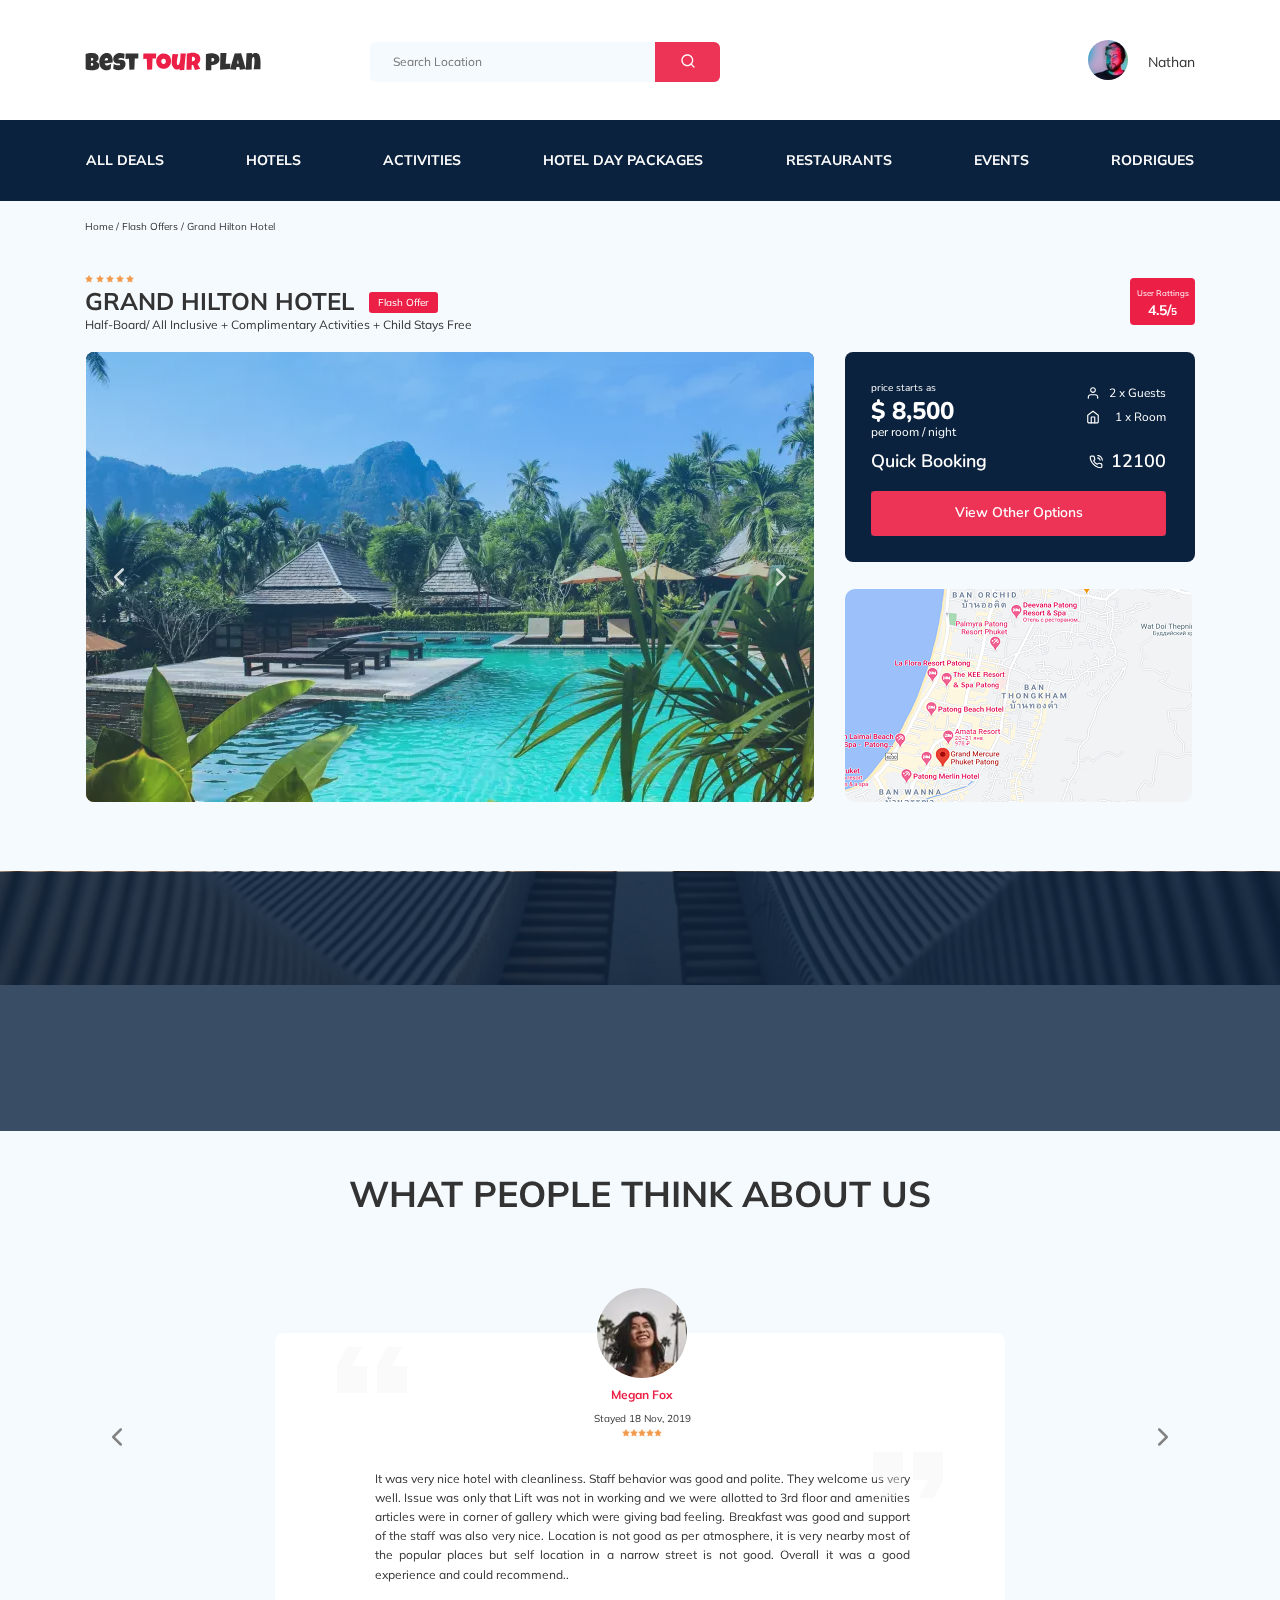
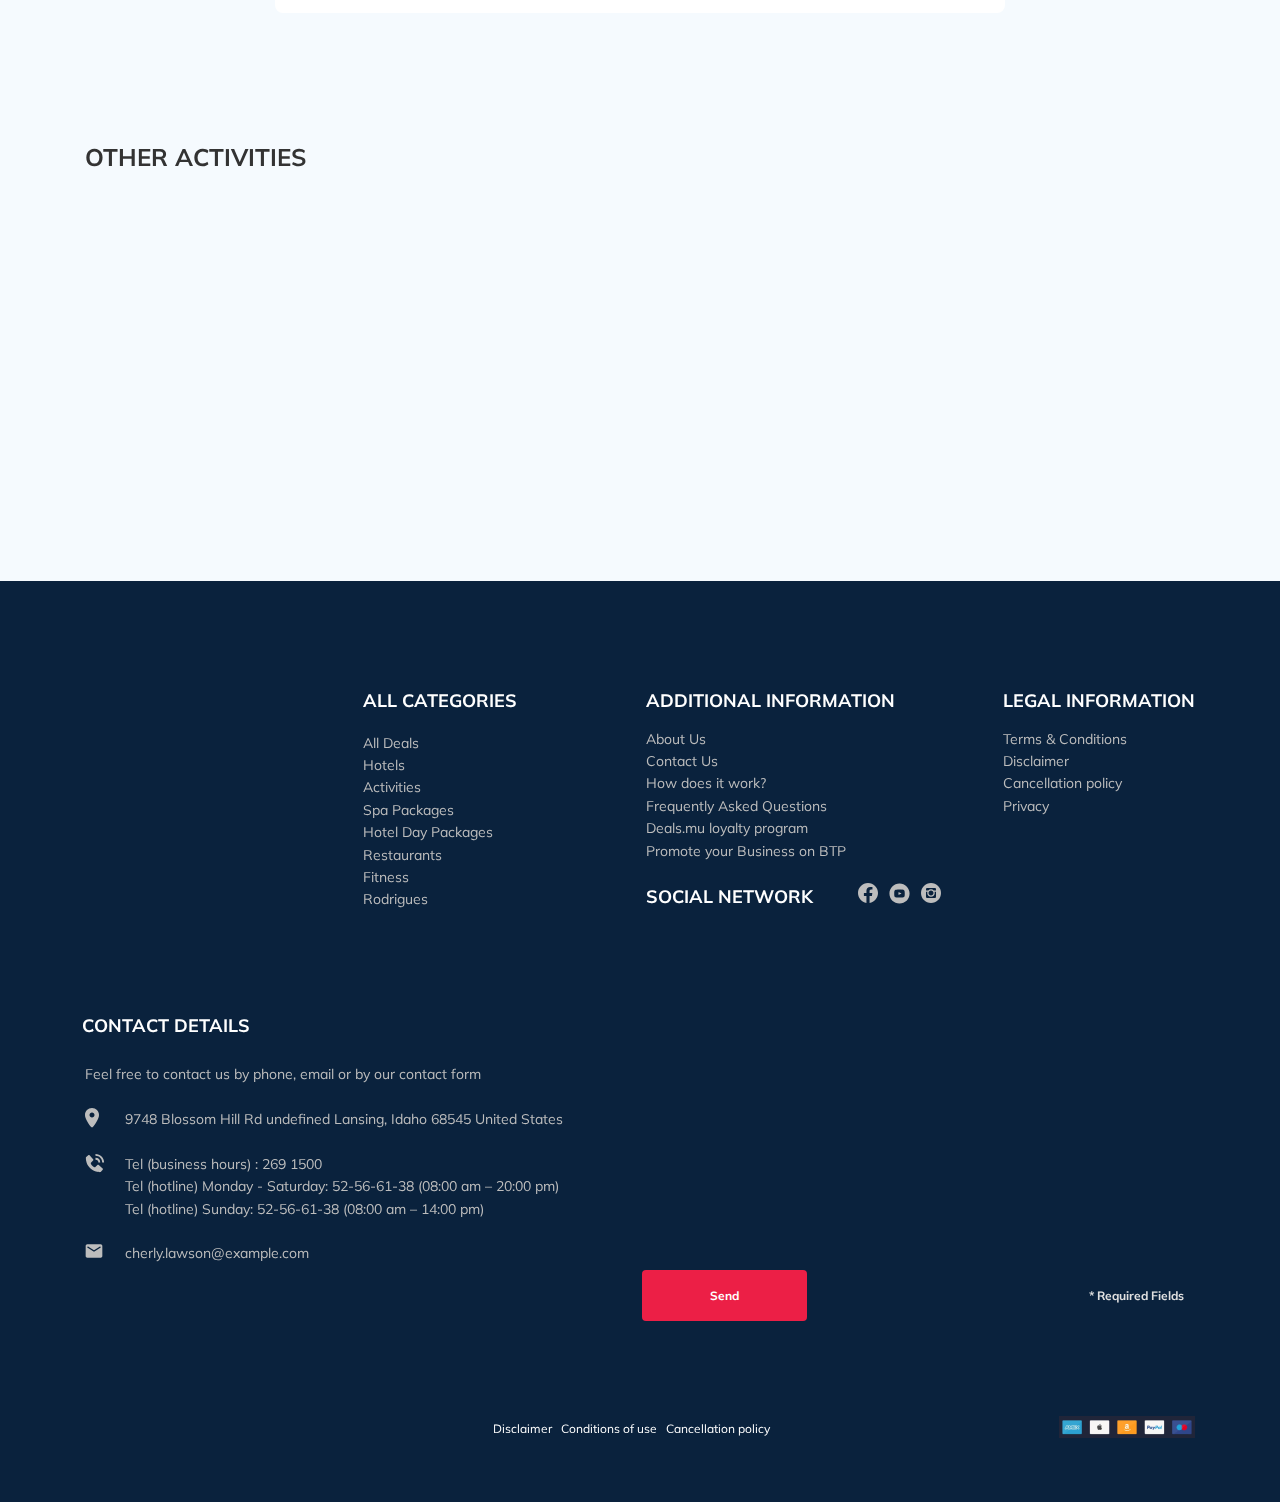
==== commit cd6e1891: "fix: change format for img" ====
--- a/index.html
+++ b/index.html
@@ -200,7 +200,7 @@
           </div>
           <!-- /hotel-info__rating -->
         </div>
-        <div class="hotel-grid">
+        <div class="hotel-grid hgrid">
           <!-- Slider main container -->
           <div class="swiper-container hotel-slider hotel__slider">
             <!-- Additional required wrapper -->
@@ -334,7 +334,9 @@
               ></iframe>
             </div>
             <!-- /.map -->
-          </div>
+            <!-- .container -->
+          </div>
+          <!-- /.map -->
           <!-- /.hotel-right -->
         </div>
         <!-- /hotel-grid -->
@@ -344,7 +346,7 @@
     <section
       class="newsletter parallax-window"
       data-parallax="scroll"
-      data-image-src="img/newsletter-bg.jpg"
+      data-image-src="img/newsletter-bg.webp"
     >
       <div class="newsletter-wrapper" data-aos="fade-down" data-aos-delay="200">
         <h2 class="newsletter-title newsletter__title">
@@ -379,7 +381,7 @@
               <div class="reviews-slider__item">
                 <div class="reviews-slider__profile">
                   <img
-                    src="img/reviews-avatar.jpg"
+                    src="img/reviews-avatar.webp"
                     alt="Photo: Megan Fox"
                     class="reviews-slider__avatar"
                   />
@@ -433,7 +435,7 @@
               <div class="reviews-slider__item">
                 <div class="reviews-slider__profile">
                   <img
-                    src="img/reviews-avatar-kr.jpg"
+                    src="img/reviews-avatar-kr.webp"
                     alt="Photo: Keanu Charles Reeves"
                     class="reviews-slider__avatar"
                   />
@@ -494,7 +496,7 @@
               <div class="reviews-slider__item">
                 <div class="reviews-slider__profile">
                   <img
-                    src="img/reviews-avatar-eg.jpg"
+                    src="img/reviews-avatar-eg.webp"
                     alt="Photo: Eva Green"
                     class="reviews-slider__avatar"
                   />
@@ -624,7 +626,7 @@
             data-aos-delay="100"
           >
             <img
-              src="img/activity-1.jpg"
+              src="img/activity-1.webp"
               alt="The curious corner of chamarel"
               class="card__image"
             />
@@ -640,7 +642,7 @@
             data-aos-delay="300"
           >
             <img
-              src="img/activity-2.jpg"
+              src="img/activity-2.webp"
               alt="Gymkhana club golf course"
               class="card__image"
             />
@@ -656,7 +658,7 @@
             data-aos-delay="500"
           >
             <img
-              src="img/activity-3.jpg"
+              src="img/activity-3.webp"
               alt="Tamarind falls hiking trip - full day"
               class="card__image"
             />
@@ -672,7 +674,7 @@
             data-aos-delay="700"
           >
             <img
-              src="img/activity-4.jpg"
+              src="img/activity-4.webp"
               alt="The blue marine discovery quest"
               class="card__image"
             />
--- a/css/style.css
+++ b/css/style.css
@@ -1,3290 +1,2 @@
-@charset "UTF-8";
-/** Подключение переменных **/
-/** подключение базовыйх настроек **/
-* {
-  -webkit-box-sizing: border-box;
-          box-sizing: border-box;
-}
-
-body {
-  font-family: 'Mulish', sans-serif;
-  background-color: #F5FAFE;
-  color: #333333;
-}
-
-.container {
-  max-width: 1110px;
-  margin: auto;
-}
-
-.img {
-  width: 100%;
-}
-
-.input {
-  background: #FFFFFF;
-  border-radius: 4px;
-  border: none;
-  outline: none;
-  height: 50px;
-  padding: 0 23px 0 23px;
-  font-size: 12px;
-  line-height: 15px;
-  font-weight: normal;
-}
-
-.textarea {
-  background: #FFFFFF;
-  border-radius: 4px;
-  border: none;
-  outline: none;
-  padding: 18px 23px;
-  resize: none;
-  font-size: 12px;
-  line-height: 15px;
-}
-
-.button {
-  min-width: 165px;
-  font-style: normal;
-  font-weight: bold;
-  font-size: 12px;
-  line-height: 15px;
-  color: #fff;
-  background-color: #EC1F46;
-  border-radius: 4px;
-  border: none;
-  outline: none;
-  cursor: pointer;
-}
-
-.invalid {
-  color: #EC1F46;
-}
-
-/** подключение normalize.scss **/
-/*! normalize.css v8.0.1 | MIT License | github.com/necolas/normalize.css */
-/* Document
-   ========================================================================== */
-/**
- * 1. Correct the line height in all browsers.
- * 2. Prevent adjustments of font size after orientation changes in iOS.
- */
-html {
-  line-height: 1.15;
-  /* 1 */
-  -webkit-text-size-adjust: 100%;
-  /* 2 */
-}
-
-/* Sections
-   ========================================================================== */
-/**
- * Remove the margin in all browsers.
- */
-body {
-  margin: 0;
-}
-
-/**
- * Render the `main` element consistently in IE.
- */
-main {
-  display: block;
-}
-
-/**
- * Correct the font size and margin on `h1` elements within `section` and
- * `article` contexts in Chrome, Firefox, and Safari.
- */
-h1 {
-  font-size: 2em;
-  margin: 0.67em 0;
-}
-
-/* Grouping content
-   ========================================================================== */
-/**
- * 1. Add the correct box sizing in Firefox.
- * 2. Show the overflow in Edge and IE.
- */
-hr {
-  -webkit-box-sizing: content-box;
-          box-sizing: content-box;
-  /* 1 */
-  height: 0;
-  /* 1 */
-  overflow: visible;
-  /* 2 */
-}
-
-/**
- * 1. Correct the inheritance and scaling of font size in all browsers.
- * 2. Correct the odd `em` font sizing in all browsers.
- */
-pre {
-  font-family: monospace, monospace;
-  /* 1 */
-  font-size: 1em;
-  /* 2 */
-}
-
-/* Text-level semantics
-   ========================================================================== */
-/**
- * Remove the gray background on active links in IE 10.
- */
-a {
-  background-color: transparent;
-}
-
-/**
- * 1. Remove the bottom border in Chrome 57-
- * 2. Add the correct text decoration in Chrome, Edge, IE, Opera, and Safari.
- */
-abbr[title] {
-  border-bottom: none;
-  /* 1 */
-  text-decoration: underline;
-  /* 2 */
-  -webkit-text-decoration: underline dotted;
-          text-decoration: underline dotted;
-  /* 2 */
-}
-
-/**
- * Add the correct font weight in Chrome, Edge, and Safari.
- */
-b,
-strong {
-  font-weight: bolder;
-}
-
-/**
- * 1. Correct the inheritance and scaling of font size in all browsers.
- * 2. Correct the odd `em` font sizing in all browsers.
- */
-code,
-kbd,
-samp {
-  font-family: monospace, monospace;
-  /* 1 */
-  font-size: 1em;
-  /* 2 */
-}
-
-/**
- * Add the correct font size in all browsers.
- */
-small {
-  font-size: 80%;
-}
-
-/**
- * Prevent `sub` and `sup` elements from affecting the line height in
- * all browsers.
- */
-sub,
-sup {
-  font-size: 75%;
-  line-height: 0;
-  position: relative;
-  vertical-align: baseline;
-}
-
-sub {
-  bottom: -0.25em;
-}
-
-sup {
-  top: -0.5em;
-}
-
-/* Embedded content
-   ========================================================================== */
-/**
- * Remove the border on images inside links in IE 10.
- */
-img {
-  border-style: none;
-}
-
-/* Forms
-   ========================================================================== */
-/**
- * 1. Change the font styles in all browsers.
- * 2. Remove the margin in Firefox and Safari.
- */
-button,
-input,
-optgroup,
-select,
-textarea {
-  font-family: inherit;
-  /* 1 */
-  font-size: 100%;
-  /* 1 */
-  line-height: 1.15;
-  /* 1 */
-  margin: 0;
-  /* 2 */
-}
-
-/**
- * Show the overflow in IE.
- * 1. Show the overflow in Edge.
- */
-button,
-input {
-  /* 1 */
-  overflow: visible;
-}
-
-/**
- * Remove the inheritance of text transform in Edge, Firefox, and IE.
- * 1. Remove the inheritance of text transform in Firefox.
- */
-button,
-select {
-  /* 1 */
-  text-transform: none;
-}
-
-/**
- * Correct the inability to style clickable types in iOS and Safari.
- */
-button,
-[type="button"],
-[type="reset"],
-[type="submit"] {
-  -webkit-appearance: button;
-}
-
-/**
- * Remove the inner border and padding in Firefox.
- */
-button::-moz-focus-inner,
-[type="button"]::-moz-focus-inner,
-[type="reset"]::-moz-focus-inner,
-[type="submit"]::-moz-focus-inner {
-  border-style: none;
-  padding: 0;
-}
-
-/**
- * Restore the focus styles unset by the previous rule.
- */
-button:-moz-focusring,
-[type="button"]:-moz-focusring,
-[type="reset"]:-moz-focusring,
-[type="submit"]:-moz-focusring {
-  outline: 1px dotted ButtonText;
-}
-
-/**
- * Correct the padding in Firefox.
- */
-fieldset {
-  padding: 0.35em 0.75em 0.625em;
-}
-
-/**
- * 1. Correct the text wrapping in Edge and IE.
- * 2. Correct the color inheritance from `fieldset` elements in IE.
- * 3. Remove the padding so developers are not caught out when they zero out
- *    `fieldset` elements in all browsers.
- */
-legend {
-  -webkit-box-sizing: border-box;
-          box-sizing: border-box;
-  /* 1 */
-  color: inherit;
-  /* 2 */
-  display: table;
-  /* 1 */
-  max-width: 100%;
-  /* 1 */
-  padding: 0;
-  /* 3 */
-  white-space: normal;
-  /* 1 */
-}
-
-/**
- * Add the correct vertical alignment in Chrome, Firefox, and Opera.
- */
-progress {
-  vertical-align: baseline;
-}
-
-/**
- * Remove the default vertical scrollbar in IE 10+.
- */
-textarea {
-  overflow: auto;
-}
-
-/**
- * 1. Add the correct box sizing in IE 10.
- * 2. Remove the padding in IE 10.
- */
-[type="checkbox"],
-[type="radio"] {
-  -webkit-box-sizing: border-box;
-          box-sizing: border-box;
-  /* 1 */
-  padding: 0;
-  /* 2 */
-}
-
-/**
- * Correct the cursor style of increment and decrement buttons in Chrome.
- */
-[type="number"]::-webkit-inner-spin-button,
-[type="number"]::-webkit-outer-spin-button {
-  height: auto;
-}
-
-/**
- * 1. Correct the odd appearance in Chrome and Safari.
- * 2. Correct the outline style in Safari.
- */
-[type="search"] {
-  -webkit-appearance: textfield;
-  /* 1 */
-  outline-offset: -2px;
-  /* 2 */
-}
-
-/**
- * Remove the inner padding in Chrome and Safari on macOS.
- */
-[type="search"]::-webkit-search-decoration {
-  -webkit-appearance: none;
-}
-
-/**
- * 1. Correct the inability to style clickable types in iOS and Safari.
- * 2. Change font properties to `inherit` in Safari.
- */
-::-webkit-file-upload-button {
-  -webkit-appearance: button;
-  /* 1 */
-  font: inherit;
-  /* 2 */
-}
-
-/* Interactive
-   ========================================================================== */
-/*
- * Add the correct display in Edge, IE 10+, and Firefox.
- */
-details {
-  display: block;
-}
-
-/*
- * Add the correct display in all browsers.
- */
-summary {
-  display: list-item;
-}
-
-/* Misc
-   ========================================================================== */
-/**
- * Add the correct display in IE 10+.
- */
-template {
-  display: none;
-}
-
-/**
- * Add the correct display in IE 10.
- */
-[hidden] {
-  display: none;
-}
-
-/** стили для блока  header **/
-.navbar {
-  background-color: #ffffff;
-}
-
-.navbar-top {
-  display: -webkit-box;
-  display: -ms-flexbox;
-  display: flex;
-  -webkit-box-align: center;
-      -ms-flex-align: center;
-          align-items: center;
-  -webkit-box-pack: justify;
-      -ms-flex-pack: justify;
-          justify-content: space-between;
-  padding-top: 40px;
-  padding-bottom: 37px;
-}
-
-.navbar-top__menu-button {
-  display: none;
-  border: none;
-  outline: none;
-}
-
-.navbar__search {
-  margin-right: auto;
-  margin-left: 108px;
-}
-
-.navbar-bottom {
-  background-color: #0A223D;
-}
-
-.navbar-menu {
-  list-style-type: none;
-  margin: 0;
-  padding: 30px 1px 31px 1px;
-  display: -webkit-box;
-  display: -ms-flexbox;
-  display: flex;
-  -webkit-box-align: center;
-      -ms-flex-align: center;
-          align-items: center;
-  -webkit-box-pack: justify;
-      -ms-flex-pack: justify;
-          justify-content: space-between;
-  color: #fff;
-}
-
-.navbar-menu__link {
-  display: inline-block;
-  color: inherit;
-  text-decoration: none;
-  text-transform: uppercase;
-  font-size: 14px;
-  line-height: 18px;
-  font-weight: bold;
-  -webkit-transition: all 0.6s;
-  transition: all 0.6s;
-}
-
-.navbar-menu__link:after {
-  display: block;
-  content: '';
-  width: 0%;
-  height: 1px;
-  background: #fff;
-  ransition: width 0.4s ease-in-out;
-}
-
-.navbar-menu__link:hover:after, .navbar-menu__link:focus:after {
-  width: 100%;
-}
-
-.navbar-menu__link:hover {
-  color: #EC1F46;
-}
-
-.navbar-menu__item--mobile--visible {
-  display: none;
-}
-
-.navbar__userprop {
-  display: -webkit-box;
-  display: -ms-flexbox;
-  display: flex;
-  -webkit-box-pack: justify;
-      -ms-flex-pack: justify;
-          justify-content: space-between;
-  -webkit-box-align: center;
-      -ms-flex-align: center;
-          align-items: center;
-  text-decoration: none;
-}
-
-.navbar__avatar {
-  width: 40px;
-  height: 40px;
-  border-radius: 50%;
-  -o-object-fit: cover;
-     object-fit: cover;
-}
-
-.navbar__username {
-  margin-left: 20px;
-}
-
-.navbar__user {
-  display: inline-block;
-  color: #333333;
-  font-size: 14px;
-  text-decoration: none;
-  -webkit-transition: all 0.6s;
-  transition: all 0.6s;
-}
-
-.navbar__user:after {
-  display: block;
-  content: '';
-  width: 0%;
-  height: 1px;
-  background: #EC1F46;
-  ransition: width 0.4s ease-in-out;
-}
-
-.navbar__user:hover:after, .navbar__user:focus:after {
-  width: 100%;
-}
-
-.navbar__user:hover {
-  color: #EC1F46;
-}
-
-.logo {
-  width: 177px;
-  height: 19px;
-  font-size: 18px;
-}
-
-.search {
-  display: -webkit-box;
-  display: -ms-flexbox;
-  display: flex;
-  position: relative;
-  overflow: hidden;
-  border-radius: 6px;
-  height: 40px;
-}
-
-.search__input {
-  width: 350px;
-  height: 100%;
-  padding-left: 23px;
-  padding-right: 75px;
-  padding-bottom: 2px;
-  background-color: #F5FAFE;
-  border: none;
-  font-size: 12px;
-  line-height: 15px;
-  color: #333333;
-  outline: none;
-}
-
-.search__button {
-  position: absolute;
-  right: 0;
-  width: 65px;
-  height: 100%;
-  border: none;
-  background-color: #EC1F46;
-  outline: none;
-  cursor: pointer;
-  -webkit-transition: all 0.5s;
-  transition: all 0.5s;
-}
-
-.search__button::before {
-  content: '';
-  position: absolute;
-  top: 0;
-  left: 0;
-  width: 100%;
-  height: 100%;
-  z-index: 1;
-  background-color: #f7ecec1a;
-  -webkit-transition: all 0.3s;
-  transition: all 0.3s;
-}
-
-.search__button:hover::before {
-  opacity: 0;
-  -webkit-transform: scale(0.5, 0.5);
-          transform: scale(0.5, 0.5);
-}
-
-.search__button::after {
-  content: '';
-  position: absolute;
-  top: 0;
-  left: -3px;
-  width: 100%;
-  height: 100%;
-  z-index: 1;
-  opacity: 0;
-  border-radius: 2px;
-  border: 5px solid #EC1F46;
-  -webkit-transform: scale(1.2, 1.2);
-          transform: scale(1.2, 1.2);
-  -webkit-transition: all 0.5s;
-  transition: all 0.5s;
-}
-
-.search__button:hover::after {
-  opacity: 1;
-  -webkit-transform: scale(1, 1);
-          transform: scale(1, 1);
-}
-
-.search__icon {
-  padding-top: 2px;
-}
-
-/** стили для блока  хлебные крошки**/
-.breadcrumb-list {
-  display: -webkit-box;
-  display: -ms-flexbox;
-  display: flex;
-  -webkit-box-align: center;
-      -ms-flex-align: center;
-          align-items: center;
-  padding: 19px 0 18px 0;
-  margin: 0;
-  list-style: none;
-}
-
-.breadcrumb-list__item {
-  font-size: 10px;
-  line-height: 13px;
-}
-
-.breadcrumb-list__item:not(:last-child)::after {
-  content: ' /  ';
-  margin-right: 3px;
-}
-
-.breadcrumb-list__link {
-  text-decoration: none;
-  color: inherit;
-}
-
-/** стили для блока  hotel**/
-.hotel {
-  padding-top: 17px;
-  padding-bottom: 70px;
-}
-
-.hotel-info {
-  display: -webkit-box;
-  display: -ms-flexbox;
-  display: flex;
-  -webkit-box-align: center;
-      -ms-flex-align: center;
-          align-items: center;
-  -webkit-box-pack: justify;
-      -ms-flex-pack: justify;
-          justify-content: space-between;
-  padding-bottom: 19px;
-}
-
-.hotel-info__offer {
-  margin-left: 15px;
-  margin-top: 2px;
-}
-
-.hotel-info__name {
-  margin: 0;
-}
-
-.hotel-info__discription {
-  margin: 0;
-}
-
-.hotel-info__rating {
-  margin-top: 2px;
-}
-
-.hotel-name {
-  font-size: 24px;
-  line-height: 29px;
-  text-transform: uppercase;
-}
-
-.hotel-wrapper {
-  display: -webkit-box;
-  display: -ms-flexbox;
-  display: flex;
-  -ms-flex-wrap: wrap;
-      flex-wrap: wrap;
-  -webkit-box-align: center;
-      -ms-flex-align: center;
-          align-items: center;
-  margin-bottom: 1px;
-}
-
-.hotel-discription {
-  font-size: 12px;
-  line-height: 16px;
-}
-
-.hotel-grid {
-  display: -webkit-box;
-  display: -ms-flexbox;
-  display: flex;
-  -webkit-box-pack: justify;
-      -ms-flex-pack: justify;
-          justify-content: space-between;
-  font-family: Nunito;
-}
-
-.hotel-right {
-  display: -webkit-box;
-  display: -ms-flexbox;
-  display: flex;
-  -webkit-box-orient: vertical;
-  -webkit-box-direction: normal;
-      -ms-flex-direction: column;
-          flex-direction: column;
-  -webkit-box-pack: justify;
-      -ms-flex-pack: justify;
-          justify-content: space-between;
-}
-
-.hotel-slider {
-  width: 728px;
-  height: 450px;
-}
-
-.hotel-slider__item {
-  width: 100%;
-  height: 100%;
-  position: relative;
-  border-radius: 8px;
-  overflow: hidden;
-}
-
-.hotel-slider__item::after {
-  content: '';
-  position: absolute;
-  width: 100%;
-  height: 100%;
-  top: 0;
-  bottom: 0;
-  left: 0;
-  right: 0;
-  z-index: 10;
-  background: -webkit-gradient(linear, left top, left bottom, from(rgba(0, 122, 223, 0.48)), to(rgba(255, 255, 255, 0.128)));
-  background: linear-gradient(180deg, rgba(0, 122, 223, 0.48) 0%, rgba(255, 255, 255, 0.128) 100%);
-}
-
-.hotel-slider__button {
-  position: absolute;
-  top: 50%;
-  -webkit-transform: translateY(-50%);
-          transform: translateY(-50%);
-  z-index: 99;
-  width: 30px;
-  height: 30px;
-  border: none;
-  outline: none;
-  cursor: pointer;
-  background-repeat: no-repeat;
-  background-position: center;
-  background-size: 10px;
-  background-color: transparent;
-}
-
-.hotel-slider__button_next {
-  right: 18px;
-  background-image: url(../img/arrow-next.svg);
-}
-
-.hotel-slider__button_prev {
-  left: 18px;
-  background-image: url(../img/arrow-prev.svg);
-}
-
-.stars {
-  -ms-flex-preferred-size: 100%;
-      flex-basis: 100%;
-}
-
-.stars__star1 {
-  margin-right: 3px;
-}
-
-.stars__star2 {
-  margin-right: 2px;
-}
-
-.stars__star3 {
-  margin-right: 2px;
-}
-
-.stars__star4 {
-  margin-right: 2px;
-}
-
-.offer {
-  font-size: 10px;
-  line-height: 13px;
-  padding: 4px 9px;
-  background-color: #EC1F46;
-  border-radius: 3px;
-  color: #fff;
-}
-
-.rating {
-  max-width: 65px;
-  min-height: 45px;
-  text-align: center;
-  background-color: #EC1F46;
-  border-radius: 4px;
-  color: #fff;
-  padding: 3px 6px 6px 6px;
-}
-
-.rating__text {
-  font-size: 8px;
-  line-height: 10px;
-}
-
-.rating__counter-first {
-  font-size: 14px;
-  line-height: 18px;
-  font-weight: bold;
-}
-
-.rating__counter-last {
-  font-size: 10px;
-  line-height: 13px;
-  font-weight: bold;
-}
-
-.booking {
-  width: 350px;
-  min-height: 210px;
-  border-radius: 8px;
-  padding: 29px 29px 26px 26px;
-  background-color: #0A223D;
-  color: #fff;
-  margin-left: 30px;
-}
-
-.booking__info {
-  display: -webkit-box;
-  display: -ms-flexbox;
-  display: flex;
-  -webkit-box-pack: justify;
-      -ms-flex-pack: justify;
-          justify-content: space-between;
-  margin-bottom: 9px;
-}
-
-.booking__price {
-  display: -webkit-box;
-  display: -ms-flexbox;
-  display: flex;
-  -webkit-box-orient: vertical;
-  -webkit-box-direction: normal;
-      -ms-flex-direction: column;
-          flex-direction: column;
-}
-
-.booking__start {
-  font-size: 10px;
-  line-height: 14px;
-}
-
-.booking__pricetag {
-  font-weight: 800;
-  font-size: 24px;
-  line-height: 33px;
-  margin-bottom: -4px;
-}
-
-.booking__per-room {
-  font-size: 12px;
-  line-height: 16px;
-}
-
-.booking__room {
-  margin-top: 4px;
-}
-
-.booking__text {
-  margin-bottom: 8px;
-  display: -webkit-box;
-  display: -ms-flexbox;
-  display: flex;
-  -webkit-box-align: center;
-      -ms-flex-align: center;
-          align-items: center;
-  -webkit-box-pack: justify;
-      -ms-flex-pack: justify;
-          justify-content: space-between;
-  font-size: 12px;
-  line-height: 16px;
-}
-
-.booking__description {
-  margin-left: 9px;
-}
-
-.booking__call-center {
-  display: -webkit-box;
-  display: -ms-flexbox;
-  display: flex;
-  -webkit-box-pack: justify;
-      -ms-flex-pack: justify;
-          justify-content: space-between;
-  -webkit-box-align: center;
-      -ms-flex-align: center;
-          align-items: center;
-  margin-bottom: 17px;
-}
-
-.booking__heading {
-  font-weight: 600;
-  font-size: 18px;
-  line-height: 25px;
-}
-
-.booking__number {
-  display: -webkit-box;
-  display: -ms-flexbox;
-  display: flex;
-  -webkit-box-align: center;
-      -ms-flex-align: center;
-          align-items: center;
-  -webkit-box-pack: justify;
-      -ms-flex-pack: justify;
-          justify-content: space-between;
-  color: inherit;
-  text-decoration: none;
-  font-weight: 600;
-  font-size: 18px;
-  line-height: 25px;
-}
-
-.booking__num {
-  margin-left: 8px;
-}
-
-.booking__button {
-  position: relative;
-  width: 100%;
-  height: 45px;
-  padding: 12px 18px 18px 18px;
-  min-height: 45px;
-  font-weight: 600;
-  font-size: 14px;
-  line-height: 19px;
-  border-radius: 4px;
-  background-color: #EC1F46;
-  color: inherit;
-  border: none;
-  cursor: pointer;
-  -webkit-transition: all 0.5s;
-  transition: all 0.5s;
-}
-
-.booking__button::before {
-  content: '';
-  position: absolute;
-  top: 0;
-  left: 0;
-  width: 100%;
-  height: 100%;
-  z-index: 1;
-  background-color: #f7ecec1a;
-  -webkit-transition: all 0.3s;
-  transition: all 0.3s;
-}
-
-.booking__button:hover::before {
-  opacity: 0;
-  -webkit-transform: scale(0.5, 0.5);
-          transform: scale(0.5, 0.5);
-}
-
-.booking__button::after {
-  content: '';
-  position: absolute;
-  top: -2px;
-  left: -2px;
-  width: 100%;
-  height: 100%;
-  z-index: 1;
-  opacity: 0;
-  -webkit-transition: all 0.3s;
-  transition: all 0.3s;
-  border-radius: 8px;
-  border: 2px solid #c6c5c980;
-  -webkit-transform: scale(1.2, 1.2);
-          transform: scale(1.2, 1.2);
-}
-
-.booking__button:hover::after {
-  opacity: 1;
-  -webkit-transform: scale(1, 1);
-          transform: scale(1, 1);
-}
-
-.map {
-  width: 347px;
-  height: 213px;
-  border-radius: 10px;
-  overflow: hidden;
-  margin-left: 30px;
-}
-
-.map-iframe {
-  width: 100%;
-}
-
-/** стили для блока  подписки (subscribe)**/
-.newsletter {
-  position: relative;
-  padding: 78px 0 66px 0;
-  background: transparent;
-}
-
-.newsletter::before {
-  content: '';
-  position: absolute;
-  top: 0;
-  left: 0;
-  right: 0;
-  bottom: 0;
-  width: 100%;
-  height: 100%;
-  background-color: rgba(10, 34, 61, 0.8);
-}
-
-.newsletter-wrapper {
-  position: relative;
-  display: -webkit-box;
-  display: -ms-flexbox;
-  display: flex;
-  -webkit-box-align: center;
-      -ms-flex-align: center;
-          align-items: center;
-  -webkit-box-pack: justify;
-      -ms-flex-pack: justify;
-          justify-content: space-between;
-  max-width: 731px;
-  margin: auto;
-}
-
-.newsletter-title {
-  color: #fff;
-  font-weight: 300;
-  font-size: 24px;
-  line-height: 30px;
-}
-
-.newsletter-title__strong {
-  display: block;
-  font-weight: 600;
-  font-size: 36px;
-  line-height: 45px;
-  text-transform: uppercase;
-}
-
-.subscribe {
-  position: relative;
-  width: 350px;
-  height: 55px;
-  border-radius: 4px;
-  overflow: hidden;
-}
-
-.subscribe__input {
-  position: absolute;
-  width: 100%;
-  height: 100%;
-  padding-top: 5px;
-  padding-left: 33px;
-  padding-right: 135px;
-  font-weight: 300;
-  font-size: 14px;
-  line-height: 18px;
-  border: none;
-  outline: none;
-}
-
-.subscribe__button {
-  position: absolute;
-  display: inline-block;
-  right: 0;
-  top: 0;
-  padding: 0 19px 0 19px;
-  min-width: 65px;
-  max-width: 130px;
-  height: 100%;
-  background-color: #EC1F46;
-  color: #fff;
-  font-weight: bold;
-  font-size: 12px;
-  line-height: 15px;
-  white-space: pre-wrap;
-  border: none;
-  outline: none;
-  cursor: pointer;
-  -webkit-transition: all 0.5s;
-  transition: all 0.5s;
-}
-
-.subscribe__button::before {
-  content: '';
-  position: absolute;
-  top: 0;
-  left: 0;
-  width: 100%;
-  height: 100%;
-  z-index: 1;
-  background-color: #eee8e800;
-  -webkit-transition: all 0.3s;
-  transition: all 0.3s;
-}
-
-.subscribe__button:hover::before {
-  opacity: 0;
-  -webkit-transform: scale(0.5, 0.5);
-          transform: scale(0.5, 0.5);
-}
-
-.subscribe__button::after {
-  content: '';
-  position: absolute;
-  top: 0;
-  left: -3px;
-  width: 100%;
-  height: 100%;
-  z-index: 1;
-  opacity: 0;
-  -webkit-transition: all 0.5s;
-  transition: all 0.5s;
-  border-radius: 2px;
-  border: 5px solid #EC1F46;
-  -webkit-transform: scale(1.2, 1.2);
-          transform: scale(1.2, 1.2);
-}
-
-.subscribe__button:hover::after {
-  opacity: 1;
-  -webkit-transform: scale(1, 1);
-          transform: scale(1, 1);
-}
-
-.subscribe #emailNews-error {
-  position: absolute;
-  color: #f30909;
-  font-size: 12px;
-  font-weight: bold;
-  text-align: center;
-  padding: 0px 81px 0 24px;
-}
-
-/** стили для блока  отзывов (reviews)**/
-.reviews {
-  padding: 40px 0 70px 0;
-}
-
-.reviews__title {
-  margin-top: 0;
-  margin-bottom: 72px;
-  font-weight: bold;
-  font-size: 36px;
-  line-height: 45px;
-  text-align: center;
-  text-transform: uppercase;
-}
-
-.reviews-slider__item {
-  position: relative;
-  display: -webkit-box;
-  display: -ms-flexbox;
-  display: flex;
-  -webkit-box-orient: vertical;
-  -webkit-box-direction: normal;
-      -ms-flex-direction: column;
-          flex-direction: column;
-  -webkit-box-align: center;
-      -ms-flex-align: center;
-          align-items: center;
-  max-width: 730px;
-  margin: 45px auto 0;
-  background: #FFFFFF;
-  border-radius: 8px;
-  padding: 0 60px 30px 64px;
-}
-
-.reviews-slider__item::before {
-  content: '';
-  position: absolute;
-  top: 13px;
-  left: 62px;
-  width: 70px;
-  height: 47px;
-  background-image: url(../img/quote-left.svg);
-  background-repeat: no-repeat;
-}
-
-.reviews-slider__item::after {
-  content: '';
-  position: absolute;
-  top: 118px;
-  right: 62px;
-  width: 70px;
-  height: 47px;
-  background-image: url(../img/quote-right.svg);
-  background-repeat: no-repeat;
-}
-
-.reviews-slider__button {
-  position: absolute;
-  top: 46%;
-  -webkit-transform: translateY(-50%);
-          transform: translateY(-50%);
-  z-index: 99;
-  width: 30px;
-  height: 30px;
-  border: none;
-  outline: none;
-  cursor: pointer;
-  background-repeat: no-repeat;
-  background-position: center;
-  background-size: 10px;
-  background-color: transparent;
-}
-
-.reviews-slider__button-prev {
-  background-image: url(../img/arrow-prev-secondary.svg);
-  left: 17px;
-}
-
-.reviews-slider__button-next {
-  background-image: url(../img/arrow-next-secondary.svg);
-  right: 17px;
-}
-
-.reviews-slider__profile {
-  display: -webkit-box;
-  display: -ms-flexbox;
-  display: flex;
-  -webkit-box-orient: vertical;
-  -webkit-box-direction: normal;
-      -ms-flex-direction: column;
-          flex-direction: column;
-  -webkit-box-align: center;
-      -ms-flex-align: center;
-          align-items: center;
-  margin-top: -45px;
-  margin-bottom: 32px;
-}
-
-.reviews-slider__avatar {
-  width: 90px;
-  height: 90px;
-  border-radius: 50%;
-  -o-object-fit: cover;
-     object-fit: cover;
-  margin-bottom: 9px;
-}
-
-.reviews-slider__username {
-  margin: 0;
-  padding: 0;
-  font-weight: bold;
-  font-size: 12px;
-  line-height: 15px;
-  color: #EC1F46;
-  margin-bottom: 10px;
-}
-
-.reviews-slider__rating {
-  margin: 0;
-  padding: 0;
-  display: -webkit-box;
-  display: -ms-flexbox;
-  display: flex;
-  -webkit-box-pack: justify;
-      -ms-flex-pack: justify;
-          justify-content: space-between;
-  -webkit-box-align: center;
-      -ms-flex-align: center;
-          align-items: center;
-}
-
-.reviews-slider__date {
-  margin: 0;
-  padding: 0;
-  font-weight: normal;
-  font-size: 10px;
-  line-height: 13px;
-  margin-bottom: 4px;
-}
-
-.reviews-slider__text {
-  max-width: 535px;
-  height: 114px;
-  overflow-y: auto;
-  font-size: 12px;
-  line-height: 160%;
-  margin: auto;
-  text-align: justify;
-}
-
-/** стили для блока  развлечений (activities)**/
-.footer {
-  background-color: #0A223D;
-  color: #fff;
-  padding-top: 108px;
-  padding-bottom: 46px;
-}
-
-.footer-wrapper {
-  display: -ms-grid;
-  display: grid;
-  -ms-grid-columns: minmax(min-content, 1fr) minmax(min-content, 1fr) minmax(250px, 1fr) minmax(min-content, 1fr);
-      grid-template-columns: minmax(-webkit-min-content, 1fr) minmax(-webkit-min-content, 1fr) minmax(250px, 1fr) minmax(-webkit-min-content, 1fr);
-      grid-template-columns: minmax(min-content, 1fr) minmax(min-content, 1fr) minmax(250px, 1fr) minmax(min-content, 1fr);
-  grid-gap: 20px;
-  grid-auto-rows: minmax(40px, -webkit-min-content);
-  grid-auto-rows: minmax(40px, min-content);
-  -webkit-box-align: start;
-      -ms-flex-align: start;
-          align-items: start;
-}
-
-.footer__logo {
-  width: 155px;
-  margin-top: 28px;
-  -ms-grid-row: 1;
-  -ms-grid-row-span: 2;
-  grid-row: 1 / 3;
-  -webkit-box-align: stretch;
-      -ms-flex-align: stretch;
-          align-items: stretch;
-}
-
-.footer__logo-image {
-  width: 100%;
-  height: 100%;
-}
-
-.footer__categories {
-  -ms-grid-row: 1;
-  -ms-grid-row-span: 3;
-  grid-row: 1 / 4;
-}
-
-.footer__legal {
-  -ms-grid-column-align: end;
-      justify-self: end;
-}
-
-.footer__additional {
-  -ms-grid-column: 3;
-  -ms-grid-column-span: 1;
-  grid-column: 3 / 4;
-  -ms-grid-column-align: center;
-      justify-self: center;
-}
-
-.footer__infopayment {
-  text-decoration: none;
-  -ms-grid-row: 5;
-  grid-row: 5 / 5;
-  -ms-grid-column: 2;
-  -ms-grid-column-span: 3;
-  grid-column: 2 / 5;
-  display: -webkit-box;
-  display: -ms-flexbox;
-  display: flex;
-  -webkit-box-align: center;
-      -ms-flex-align: center;
-          align-items: center;
-  -webkit-box-pack: end;
-      -ms-flex-pack: end;
-          justify-content: flex-end;
-}
-
-.footer__social-links {
-  display: -webkit-box;
-  display: -ms-flexbox;
-  display: flex;
-  -webkit-box-align: center;
-      -ms-flex-align: center;
-          align-items: center;
-  -webkit-box-pack: justify;
-      -ms-flex-pack: justify;
-          justify-content: space-between;
-  min-width: 83px;
-}
-
-.footer__social-network {
-  display: -webkit-box;
-  display: -ms-flexbox;
-  display: flex;
-  -webkit-box-align: center;
-      -ms-flex-align: center;
-          align-items: center;
-  -ms-grid-row: 2;
-  -ms-grid-row-span: 2;
-  grid-row: 2 / 4;
-  grid-column: span 2;
-}
-
-.footer__contact-details {
-  grid-column: span 2;
-}
-
-.footer__contact-form {
-  grid-column: span 2;
-}
-
-.footer__form {
-  display: -webkit-box;
-  display: -ms-flexbox;
-  display: flex;
-  -webkit-box-pack: justify;
-      -ms-flex-pack: justify;
-          justify-content: space-between;
-  -webkit-box-align: center;
-      -ms-flex-align: center;
-          align-items: center;
-  -ms-flex-wrap: wrap;
-      flex-wrap: wrap;
-  margin-bottom: 75px;
-}
-
-.footer__ul {
-  padding: 0;
-  margin: 0;
-  list-style: none;
-}
-
-.footer__title {
-  margin: 0 0 20px 0;
-  font-style: normal;
-  font-weight: bold;
-  font-size: 18px;
-  line-height: 23px;
-  text-transform: uppercase;
-  color: #fff;
-}
-
-.footer__title--mb-3 {
-  margin: 12px 0 26px -3px;
-}
-
-.footer__title--mb-4 {
-  margin-bottom: 16px;
-}
-
-.footer__title--mb-6 {
-  margin: 0px 0 35px 4px;
-}
-
-.footer__title--inline {
-  margin: 3px 45px 0 4px;
-}
-
-.footer__item {
-  display: -webkit-box;
-  display: -ms-flexbox;
-  display: flex;
-  -webkit-box-align: start;
-      -ms-flex-align: start;
-          align-items: flex-start;
-  font-weight: normal;
-  font-size: 14px;
-  line-height: 160%;
-  color: #BDBDBD;
-}
-
-.footer__item--mb-2 {
-  margin-bottom: 18px;
-}
-
-.footer__item--mb-5 {
-  margin-bottom: 22px;
-}
-
-.footer__icon-wrapper {
-  min-width: 40px;
-}
-
-.footer__text {
-  color: #BDBDBD;
-  margin-bottom: 25px;
-}
-
-.footer__text-info {
-  display: inline-block;
-  text-decoration: none;
-  font-weight: normal;
-  font-size: 12px;
-  line-height: 15px;
-  color: #FFFFFF;
-  -webkit-transition: all 0.6s;
-  transition: all 0.6s;
-}
-
-.footer__text-info:after {
-  display: block;
-  content: '';
-  width: 0%;
-  height: 1px;
-  background: #fff;
-  ransition: width 0.4s ease-in-out;
-}
-
-.footer__text-info:hover:after, .footer__text-info:focus:after {
-  width: 100%;
-}
-
-.footer__text-info:hover {
-  color: #EC1F46;
-}
-
-.footer__text--slogan {
-  margin-bottom: 23px;
-  font-weight: normal;
-  font-size: 14px;
-  line-height: 160%;
-}
-
-.footer__infopay {
-  font-style: normal;
-  font-weight: normal;
-  font-size: 12px;
-  line-height: 15px;
-  color: #FFFFFF;
-  -ms-flex-preferred-size: 68%;
-      flex-basis: 68%;
-}
-
-.footer__link {
-  display: inline-block;
-  text-decoration: none;
-  color: inherit;
-  -webkit-transition: all 0.6s;
-  transition: all 0.6s;
-}
-
-.footer__link:after {
-  display: block;
-  content: '';
-}
-
-.footer__link:hover {
-  color: #EC1F46;
-}
-
-.footer__input {
-  width: 100%;
-}
-
-.footer__input-groups {
-  width: 100%;
-  display: -webkit-box;
-  display: -ms-flexbox;
-  display: flex;
-  -webkit-box-align: start;
-      -ms-flex-align: start;
-          align-items: start;
-  margin-bottom: 15px;
-  -webkit-box-pack: justify;
-      -ms-flex-pack: justify;
-          justify-content: space-between;
-}
-
-.footer__input-group-name {
-  -ms-flex-preferred-size: 48%;
-      flex-basis: 48%;
-}
-
-.footer__input-group-number {
-  -ms-flex-preferred-size: 47%;
-      flex-basis: 47%;
-}
-
-.footer__textarea {
-  width: 539px;
-  height: 123px;
-  -ms-flex-preferred-size: 100%;
-      flex-basis: 100%;
-  margin-bottom: 22px;
-}
-
-.footer__form-submit {
-  display: -webkit-box;
-  display: -ms-flexbox;
-  display: flex;
-  -webkit-box-pack: justify;
-      -ms-flex-pack: justify;
-          justify-content: space-between;
-  -webkit-box-align: center;
-      -ms-flex-align: center;
-          align-items: center;
-  width: 545px;
-}
-
-.footer__button {
-  position: relative;
-  min-width: 165px;
-  min-height: 50px;
-  padding: 18px 18px 18px 18px;
-  -ms-flex-preferred-size: 30%;
-      flex-basis: 30%;
-  -webkit-transition: all 0.5s;
-  transition: all 0.5s;
-}
-
-.footer__button::before {
-  content: '';
-  position: absolute;
-  top: 0;
-  left: 0;
-  width: 100%;
-  height: 100%;
-  z-index: 1;
-  background-color: #f7ecec00;
-  -webkit-transition: all 0.3s;
-  transition: all 0.3s;
-}
-
-.footer__button:hover::before {
-  opacity: 0;
-  -webkit-transform: scale(0.9, 0.9);
-          transform: scale(0.9, 0.9);
-}
-
-.footer__button::after {
-  content: '';
-  position: absolute;
-  top: -1px;
-  left: -2px;
-  width: 100%;
-  height: 100%;
-  z-index: 1;
-  opacity: 0;
-  -webkit-transition: all 0.3s;
-  transition: all 0.3s;
-  border: 1px solid #c6c5c980;
-  border-radius: 8px;
-  -webkit-transform: scale(1.2, 1.3);
-          transform: scale(1.2, 1.3);
-}
-
-.footer__button:hover::after {
-  opacity: 1;
-  -webkit-transform: scale(1.1, 1.1);
-          transform: scale(1.1, 1.1);
-}
-
-.footer__info {
-  font-style: normal;
-  font-weight: bold;
-  font-size: 12px;
-  line-height: 15px;
-  color: #E0E0E0;
-  -ms-flex-preferred-size: 18%;
-      flex-basis: 18%;
-}
-
-.footer__phone {
-  display: inline-block;
-  text-decoration: none;
-  color: #BDBDBD;
-  -webkit-transition: all 0.6s;
-  transition: all 0.6s;
-}
-
-.footer__phone:after {
-  display: block;
-  content: '';
-}
-
-.footer__phone:hover {
-  color: #EC1F46;
-}
-
-.footer__map-marker {
-  display: inline-block;
-  text-decoration: none;
-  color: #BDBDBD;
-  -webkit-transition: all 0.6s;
-  transition: all 0.6s;
-}
-
-.footer__map-marker:after {
-  display: block;
-  content: '';
-}
-
-.footer__map-marker:hover {
-  color: #EC1F46;
-}
-
-.footer__email {
-  display: inline-block;
-  text-decoration: none;
-  color: #BDBDBD;
-  -webkit-transition: all 0.6s;
-  transition: all 0.6s;
-}
-
-.footer__email:after {
-  display: block;
-  content: '';
-}
-
-.footer__email:hover {
-  color: #EC1F46;
-}
-
-/** стили для блока  подвал (footer )**/
-.activities {
-  padding: 39px 0 97px 0;
-}
-
-.activities__title {
-  font-weight: bold;
-  font-size: 24px;
-  line-height: 30px;
-  text-transform: uppercase;
-  margin-bottom: 57px;
-}
-
-.activities-wrapper {
-  display: -webkit-box;
-  display: -ms-flexbox;
-  display: flex;
-  -webkit-box-pack: justify;
-      -ms-flex-pack: justify;
-          justify-content: space-between;
-}
-
-.card {
-  position: relative;
-  display: -webkit-box;
-  display: -ms-flexbox;
-  display: flex;
-  -webkit-box-orient: vertical;
-  -webkit-box-direction: normal;
-      -ms-flex-direction: column;
-          flex-direction: column;
-  -webkit-box-align: start;
-      -ms-flex-align: start;
-          align-items: start;
-  width: 255px;
-  height: 255px;
-  padding: 0 26px 24px 26px;
-  border-radius: 6px;
-  overflow: hidden;
-}
-
-.card::before {
-  content: '';
-  position: absolute;
-  left: 0;
-  right: 0;
-  top: 0;
-  bottom: 0;
-  z-index: -1;
-  background: linear-gradient(179.83deg, rgba(196, 196, 196, 0) 35.34%, #0A223D 99.85%);
-}
-
-.card__image {
-  position: absolute;
-  left: 0;
-  top: 0;
-  right: 0;
-  bottom: 0;
-  width: 100%;
-  height: 100%;
-  -o-object-fit: cover;
-     object-fit: cover;
-  z-index: -2;
-}
-
-.card__title {
-  margin-top: auto;
-  margin-bottom: 18px;
-  color: #fff;
-  font-weight: bold;
-  font-size: 16px;
-  line-height: 20px;
-}
-
-.card__button {
-  position: relative;
-  font-family: Nunito;
-  font-style: normal;
-  font-weight: 600;
-  font-size: 12px;
-  line-height: 16px;
-  color: #fff;
-  padding: 7px 22px 7px 21px;
-  background-color: #EC1F46;
-  border-radius: 4px;
-  border: none;
-  outline: none;
-  cursor: pointer;
-  -webkit-transition: all 0.5s;
-  transition: all 0.5s;
-}
-
-.card__button::before {
-  content: '';
-  position: absolute;
-  top: 0;
-  left: 0;
-  width: 100%;
-  height: 100%;
-  z-index: 1;
-  background-color: #f7ecec00;
-  -webkit-transition: all 0.3s;
-  transition: all 0.3s;
-}
-
-.card__button:hover::before {
-  opacity: 0;
-  -webkit-transform: scale(0.9, 0.9);
-          transform: scale(0.9, 0.9);
-}
-
-.card__button::after {
-  content: '';
-  position: absolute;
-  top: -1px;
-  left: -2px;
-  width: 100%;
-  height: 100%;
-  z-index: 1;
-  opacity: 0;
-  -webkit-transition: all 0.3s;
-  transition: all 0.3s;
-  border: 1px solid #c6c5c980;
-  border-radius: 8px;
-  -webkit-transform: scale(1.2, 1.3);
-          transform: scale(1.2, 1.3);
-}
-
-.card__button:hover::after {
-  opacity: 1;
-  -webkit-transform: scale(1.15, 1.15);
-          transform: scale(1.15, 1.15);
-}
-
-/** стили для блока  модальных окон (modal )**/
-.modal__overlay {
-  position: fixed;
-  left: 0;
-  top: 0;
-  right: 0;
-  bottom: 0;
-  background-color: rgba(0, 143, 223, 0.39);
-  z-index: 100;
-  visibility: hidden;
-  opacity: 0;
-  -webkit-transition: opacity 0.8s;
-  transition: opacity 0.8s;
-}
-
-.modal__overlay--visible {
-  visibility: visible;
-  opacity: 1;
-}
-
-.modal__dialog {
-  position: fixed;
-  max-width: 478px;
-  max-height: 100%;
-  overflow: auto;
-  left: 50%;
-  top: 49%;
-  -webkit-transform: translate(-50%, -50%);
-          transform: translate(-50%, -50%);
-  padding: 19px 88px 33px 88px;
-  background-color: #0A223D;
-  border-radius: 8px;
-  color: #fff;
-  z-index: 101;
-  visibility: hidden;
-  opacity: 0;
-  -webkit-transition: opacity 0.8s;
-  transition: opacity 0.8s;
-}
-
-.modal__dialog--visible {
-  visibility: visible;
-  opacity: 1;
-}
-
-.modal__close {
-  position: absolute;
-  right: 18px;
-  top: 20px;
-  text-decoration: none;
-  outline: none;
-  border: none;
-  cursor: pointer;
-}
-
-.modal__input {
-  width: 100%;
-  margin-top: 15px;
-}
-
-.modal__textarea {
-  width: 100%;
-  min-height: 123px;
-  margin-top: 15px;
-}
-
-.modal__info {
-  font-style: normal;
-  font-weight: bold;
-  font-size: 12px;
-  line-height: 15px;
-  color: #E0E0E0;
-}
-
-.modal__title {
-  margin: 17px 0 0 0;
-  font-style: normal;
-  font-weight: bold;
-  font-size: 18px;
-  line-height: 23px;
-  text-transform: uppercase;
-  color: #fff;
-  text-align: center;
-}
-
-.modal__button {
-  margin-top: 15px;
-  min-width: 163px;
-  padding: 14px 18px 18px 18px;
-}
-
-.modal__form-submit {
-  display: -webkit-box;
-  display: -ms-flexbox;
-  display: flex;
-  -webkit-box-align: baseline;
-      -ms-flex-align: baseline;
-          align-items: baseline;
-  -webkit-box-pack: justify;
-      -ms-flex-pack: justify;
-          justify-content: space-between;
-}
-
-/** стили для блока  thenkyou (страница благодарности )**/
-.thank {
-  padding-bottom: 40px;
-}
-
-.thank-info__pageback {
-  display: -webkit-box;
-  display: -ms-flexbox;
-  display: flex;
-  -webkit-box-pack: justify;
-      -ms-flex-pack: justify;
-          justify-content: space-between;
-  -webkit-box-orient: vertical;
-  -webkit-box-direction: normal;
-      -ms-flex-direction: column;
-          flex-direction: column;
-  -webkit-box-align: center;
-      -ms-flex-align: center;
-          align-items: center;
-}
-
-.thank-info__pageback-text {
-  display: -webkit-box;
-  display: -ms-flexbox;
-  display: flex;
-  -webkit-box-pack: justify;
-      -ms-flex-pack: justify;
-          justify-content: space-between;
-  -webkit-box-align: center;
-      -ms-flex-align: center;
-          align-items: center;
-  -webkit-box-orient: vertical;
-  -webkit-box-direction: normal;
-      -ms-flex-direction: column;
-          flex-direction: column;
-}
-
-.thank-info__message {
-  margin: 0;
-  padding: 0;
-  text-transform: uppercase;
-  font-size: 24px;
-  line-height: 29px;
-}
-
-.thank-info__discription {
-  margin-bottom: 20px;
-  font-size: 14px;
-  line-height: 18px;
-  font-weight: bold;
-}
-
-.thank-back__button {
-  display: inline-block;
-  padding: 20px 61px 20px 61px;
-  text-decoration: none;
-  text-transform: uppercase;
-  -webkit-transition: all 0.6s;
-  transition: all 0.6s;
-}
-
-.thank-back__button:after {
-  display: block;
-  content: '';
-  width: 0%;
-  height: 1px;
-  background: #0A223D;
-  ransition: width 0.4s ease-in-out;
-}
-
-.thank-back__button:hover:after, .thank-back__button:focus:after {
-  width: 100%;
-}
-
-.thank-back__button:hover {
-  color: #0A223D;
-}
-
-/** подключение стилей для адаптива**/
-@media (max-width: 1200px) {
-  .container {
-    max-width: 960px;
-  }
-  .hotel-grid {
-    max-width: 960px;
-  }
-  .hotel-slider {
-    width: 650px;
-    height: 450px;
-  }
-  .swiper-slide__image {
-    width: 100%;
-    height: 100%;
-    -o-object-fit: cover;
-       object-fit: cover;
-  }
-  .swiper-container {
-    max-width: 650px;
-  }
-  .booking {
-    width: 280px;
-  }
-  .map {
-    width: 280px;
-  }
-  .card {
-    width: 230px;
-    height: 230px;
-  }
-  .footer__input-group {
-    -ms-flex-preferred-size: 100%;
-        flex-basis: 100%;
-  }
-  .footer__info {
-    -ms-flex-preferred-size: 22%;
-        flex-basis: 22%;
-  }
-  .modal__dialog {
-    overflow: auto;
-    position: fixed;
-    max-height: 100%;
-    padding: 30px 70px 30px 70px;
-  }
-}
-
-@media (max-width: 992px) {
-  .container, .newsletter-wrapper {
-    max-width: 700px;
-  }
-  .logo {
-    width: 132px;
-    height: 24px;
-  }
-  .logo .logo__image {
-    width: 132px;
-  }
-  .thank-back__button::after, .thank-back__button::before {
-    display: none;
-  }
-  .thank-back__button:hover {
-    color: #fff;
-  }
-  .navbar-top {
-    padding-top: 30px;
-    padding-bottom: 28px;
-  }
-  .navbar__search {
-    margin-left: 47px;
-    max-width: 340px;
-  }
-  .navbar-menu {
-    padding-top: 19px;
-    padding-bottom: 21px;
-  }
-  .navbar-menu__link {
-    font-size: 12px;
-    line-height: 15px;
-    -webkit-transition: none;
-    transition: none;
-  }
-  .navbar-menu__link::after, .navbar-menu__link::before {
-    display: none;
-  }
-  .navbar-menu__link:hover {
-    color: #fff;
-  }
-  .navbar-bottom__container {
-    width: 673px;
-  }
-  .navbar__user::after, .navbar__user::before {
-    display: none;
-  }
-  .navbar__user:hover {
-    color: #333333;
-  }
-  .navbar__user--light::after, .navbar__user--light::before {
-    display: none;
-  }
-  .navbar__user--light:hover {
-    color: #fff;
-  }
-  .search__input {
-    width: 340px;
-  }
-  .search__button::after, .search__button::before {
-    display: none;
-  }
-  .rating {
-    margin-top: 3px;
-  }
-  .hotel {
-    padding-top: 18px;
-    padding-bottom: 58px;
-  }
-  .hotel-grid {
-    -webkit-box-orient: vertical;
-    -webkit-box-direction: normal;
-        -ms-flex-direction: column;
-            flex-direction: column;
-  }
-  .hotel__slider {
-    margin-bottom: 30px;
-  }
-  .hotel-right {
-    -webkit-box-orient: horizontal;
-    -webkit-box-direction: normal;
-        -ms-flex-direction: row;
-            flex-direction: row;
-  }
-  .hotel-slider {
-    width: 100%;
-  }
-  .swiper-container {
-    max-width: 700px;
-  }
-  .booking {
-    width: 340px;
-    height: 210px;
-    padding: 29px 22px 29px 23px;
-    margin-left: 0;
-  }
-  .booking__button::after, .booking__button::before {
-    display: none;
-  }
-  .map {
-    width: 340px;
-    margin-left: 0;
-  }
-  .newsletter {
-    padding: 71px 0 74px 0;
-  }
-  .subscribe__button::after, .subscribe__button::before {
-    display: none;
-  }
-  .reviews-slider__item {
-    max-width: 580px;
-  }
-  .reviews-slider__item::after, .reviews-slider__item::before {
-    display: none;
-  }
-  .reviews-slider__button {
-    top: 50%;
-    -webkit-transform: translateY(-50%);
-            transform: translateY(-50%);
-  }
-  .reviews-slider__button-prev {
-    left: 1px;
-  }
-  .reviews-slider__button-next {
-    right: 1px;
-  }
-  .reviews-slider__text {
-    height: 130px;
-  }
-  .reviews__title {
-    font-weight: bold;
-    font-size: 30px;
-    line-height: 38px;
-    margin-bottom: 49px;
-  }
-  .activities {
-    padding: 33px 0 49px 0;
-  }
-  .activities-wrapper {
-    -ms-flex-wrap: wrap;
-        flex-wrap: wrap;
-  }
-  .card {
-    width: 339px;
-    height: 255px;
-    margin-bottom: 20px;
-  }
-  .card__image {
-    height: 255px;
-  }
-  .card__title-golf {
-    margin-right: 130px;
-  }
-  .card__title-quest {
-    margin-right: 80px;
-  }
-  .card__button::after, .card__button::before {
-    display: none;
-  }
-  .footer {
-    padding-top: 72px;
-  }
-  .footer-wrapper {
-    -ms-grid-columns: 75px 75px 126px 116px 115px 80px;
-        grid-template-columns: 75px 75px 126px 116px 115px 80px;
-    grid-row-gap: 43px;
-  }
-  .footer__input-group {
-    -ms-flex-preferred-size: 48%;
-        flex-basis: 48%;
-  }
-  .footer__logo {
-    margin: 0;
-    width: 98px;
-    -ms-grid-row: 1;
-    -ms-grid-row-span: 1;
-    grid-row: 1 / 2;
-    grid-column: span 2;
-  }
-  .footer__logo-image {
-    width: 100%;
-    height: 100%;
-  }
-  .footer__link::after, .footer__link::before {
-    display: none;
-  }
-  .footer__link:hover {
-    color: #BDBDBD;
-  }
-  .footer__map-marker::after, .footer__map-marker::before {
-    display: none;
-  }
-  .footer__map-marker:hover {
-    color: #BDBDBD;
-  }
-  .footer__phone::after, .footer__phone::before {
-    display: none;
-  }
-  .footer__phone:hover {
-    color: #BDBDBD;
-  }
-  .footer__email::after, .footer__email::before {
-    display: none;
-  }
-  .footer__email:hover {
-    color: #BDBDBD;
-  }
-  .footer__social-network {
-    -ms-grid-row: 1;
-    -ms-grid-row-span: 1;
-    grid-row: 1 / 2;
-    grid-column: span 4;
-    -ms-flex-item-align: center;
-        -ms-grid-row-align: center;
-        align-self: center;
-  }
-  .footer__social-links {
-    -webkit-box-align: end;
-        -ms-flex-align: end;
-            align-items: flex-end;
-    min-height: 33px;
-  }
-  .footer__categories {
-    -ms-grid-row: 2;
-    -ms-grid-row-span: 1;
-    grid-row: 2 / 3;
-    grid-column: span 2;
-  }
-  .footer__legal {
-    grid-column: span 2;
-  }
-  .footer__additional {
-    grid-column: span 2;
-  }
-  .footer__contact-details {
-    -ms-grid-row: 3;
-    grid-row: 3;
-    grid-column: span 5;
-  }
-  .footer__contact-form {
-    -ms-grid-row: 4;
-    grid-row: 4;
-    grid-column: span 5;
-    width: 537px;
-  }
-  .footer__form {
-    margin-bottom: 13px;
-  }
-  .footer__infopayment {
-    -ms-grid-column: 1;
-    -ms-grid-column-span: 6;
-    grid-column: 1 / 7;
-    -webkit-box-pack: justify;
-        -ms-flex-pack: justify;
-            justify-content: space-between;
-  }
-  .footer__infopay {
-    -ms-flex-preferred-size: 42%;
-        flex-basis: 42%;
-  }
-  .footer__image-pay {
-    max-width: 125px;
-  }
-  .footer__title {
-    font-size: 18px;
-  }
-  .footer__title--inline {
-    margin: 5px 40px 0 -1px;
-  }
-  .footer__title--mb-3 {
-    margin: 17px 0 26px 0;
-  }
-  .footer__title--mb-6 {
-    margin: 0 0 36px 0;
-  }
-  .footer__info {
-    -ms-flex-preferred-size: 18%;
-        flex-basis: 18%;
-  }
-  .footer__button {
-    min-width: 159px;
-  }
-  .footer__button::after, .footer__button::before {
-    display: none;
-  }
-  .footer__text-info::after, .footer__text-info::before {
-    display: none;
-  }
-  .footer__text-info:hover {
-    color: #FFFFFF;
-  }
-  .footer__item--mb-2 {
-    margin-bottom: 16px;
-  }
-  .modal__dialog {
-    overflow-y: auto;
-    height: 500px;
-    width: 430px;
-    padding: 30px 70px 30px 70px;
-  }
-}
-
-@media (max-width: 767px) {
-  .container {
-    max-width: 650px;
-    width: 88%;
-  }
-  body {
-    padding-top: 78px;
-  }
-  .logo {
-    width: 99px;
-    height: 13px;
-  }
-  .logo .logo__image {
-    width: 99px;
-    height: 13px;
-    margin-bottom: 5px;
-  }
-  .navbar__search--mobile--hidden, .navbar__userprop--mobile--hidden {
-    display: none;
-  }
-  .navbar__search--mobile--visible, .navbar__userprop--mobile--visible {
-    display: -webkit-box;
-    display: -ms-flexbox;
-    display: flex;
-  }
-  .navbar__userprop {
-    -webkit-box-orient: vertical;
-    -webkit-box-direction: normal;
-        -ms-flex-direction: column;
-            flex-direction: column;
-  }
-  .navbar__userprop--mobile--visible {
-    margin-top: 30px;
-  }
-  .navbar-bottom {
-    display: none;
-    position: fixed;
-    left: 0;
-    right: 0;
-    bottom: 0;
-    top: 71px;
-  }
-  .navbar-bottom--visible {
-    display: block;
-    max-height: 100%;
-    overflow-y: auto;
-  }
-  .navbar-menu {
-    -webkit-box-orient: vertical;
-    -webkit-box-direction: normal;
-        -ms-flex-direction: column;
-            flex-direction: column;
-  }
-  .navbar-menu__item {
-    margin-bottom: 20px;
-  }
-  .navbar-menu__item--mobile--visible {
-    display: block;
-  }
-  .navbar__mobile {
-    position: fixed;
-    top: 0;
-    right: 0;
-    left: 0;
-    z-index: 99;
-  }
-  .navbar__username--light {
-    margin-left: 0;
-    margin-top: 10px;
-  }
-  .navbar__user {
-    color: #fff;
-  }
-  .navbar__search {
-    margin-left: 1px;
-  }
-  .search__input {
-    width: 244px;
-  }
-  .menu-button {
-    display: -webkit-box;
-    display: -ms-flexbox;
-    display: flex;
-    width: 16px;
-    height: 11px;
-    padding: 0;
-    -webkit-box-align: center;
-        -ms-flex-align: center;
-            align-items: center;
-    -webkit-box-pack: justify;
-        -ms-flex-pack: justify;
-            justify-content: space-between;
-    -webkit-box-orient: vertical;
-    -webkit-box-direction: normal;
-        -ms-flex-direction: column;
-            flex-direction: column;
-    border: none;
-    background-color: #fff;
-    cursor: pointer;
-  }
-  .menu-button__line {
-    width: 16px;
-    height: 1px;
-    background-color: #333333;
-  }
-  .breadcrumb-list {
-    padding: 19px 0 18px 0;
-  }
-  .stars {
-    -ms-flex-preferred-size: auto;
-        flex-basis: auto;
-    margin-right: 14px;
-  }
-  .hotel {
-    padding-top: 2px;
-    padding-bottom: 38px;
-  }
-  .hotel-name {
-    -ms-flex-preferred-size: 100%;
-        flex-basis: 100%;
-  }
-  .hotel-wrapper {
-    -webkit-box-pack: justify;
-        -ms-flex-pack: justify;
-            justify-content: space-between;
-  }
-  .hotel-info__text {
-    width: 100%;
-  }
-  .hotel-info__name {
-    margin-top: 10px;
-    margin-bottom: 0;
-  }
-  .hotel-info__rating {
-    display: none;
-  }
-  .hotel-info__offer {
-    -webkit-box-ordinal-group: 0;
-        -ms-flex-order: -1;
-            order: -1;
-    margin-left: 0;
-  }
-  .hotel-slider {
-    width: 100%;
-  }
-  .swiper-container {
-    max-width: 650px;
-    height: 100%;
-  }
-  .hotel-right {
-    -webkit-box-orient: vertical;
-    -webkit-box-direction: normal;
-        -ms-flex-direction: column;
-            flex-direction: column;
-    min-height: 450px;
-  }
-  .booking {
-    width: 100%;
-  }
-  .map {
-    width: 100%;
-  }
-  .newsletter-wrapper {
-    -webkit-box-orient: vertical;
-    -webkit-box-direction: normal;
-        -ms-flex-direction: column;
-            flex-direction: column;
-    max-width: 650px;
-    width: 88%;
-    -webkit-box-align: start;
-        -ms-flex-align: start;
-            align-items: start;
-  }
-  .reviews-slider__item {
-    padding: 0 30px 30px;
-  }
-  .reviews-slider__item::after, .reviews-slider__item::before {
-    display: none;
-  }
-  .reviews-slider__button {
-    top: 32px;
-  }
-  .reviews-slider__button-prev {
-    left: 50%;
-    -webkit-transform: translate(-50%, 0);
-            transform: translate(-50%, 0);
-    margin-left: -65px;
-  }
-  .reviews-slider__button-next {
-    -webkit-transform: translate(50%, 0);
-            transform: translate(50%, 0);
-    margin-right: -65px;
-    right: 50%;
-  }
-  .reviews-slider__text {
-    height: 133px;
-    overflow-y: scroll;
-    font-weight: normal;
-    font-size: 12px;
-    line-height: 160%;
-    text-align: justify;
-  }
-  .activities {
-    padding-top: 35px;
-    padding-bottom: 60px;
-  }
-  .card {
-    width: 49%;
-    height: 255px;
-  }
-  .card__title-golf {
-    margin-right: 20px;
-  }
-  .card__title-quest {
-    margin-right: 10px;
-  }
-  .footer-wrapper {
-    -ms-grid-columns: minmax(70px, 100px) minmax(30px, 60px) minmax(90px, 120px) minmax(90px, 120px) minmax(70px, 100px) minmax(70px, 100px);
-        grid-template-columns: minmax(70px, 100px) minmax(30px, 60px) minmax(90px, 120px) minmax(90px, 120px) minmax(70px, 100px) minmax(70px, 100px);
-  }
-  .footer__input-group {
-    -ms-flex-preferred-size: 100%;
-        flex-basis: 100%;
-  }
-  .footer__logo {
-    margin: 0;
-    width: 98px;
-  }
-  .footer__logo-image {
-    width: 100%;
-    height: 100%;
-  }
-  .footer__title {
-    font-style: normal;
-    font-weight: bold;
-    font-size: 14px;
-  }
-  .footer__contact-form {
-    max-width: 516px;
-  }
-  .footer__infopay {
-    -ms-flex-preferred-size: 55%;
-        flex-basis: 55%;
-  }
-  .footer__info {
-    -ms-flex-preferred-size: 20%;
-        flex-basis: 20%;
-  }
-  .modal__dialog {
-    overflow-y: auto;
-    position: fixed;
-    max-height: 100%;
-  }
-}
-
-@media (max-width: 567px) {
-  .container {
-    max-width: 500px;
-  }
-  .logo {
-    width: 99px;
-    height: 13px;
-  }
-  .logo .logo__image {
-    width: 99px;
-    height: 88%;
-  }
-  .navbar__search--mobile--hidden, .navbar__userprop--mobile--hidden {
-    display: none;
-  }
-  .navbar__search--mobile--visible, .navbar__userprop--mobile--visible {
-    display: -webkit-box;
-    display: -ms-flexbox;
-    display: flex;
-  }
-  .navbar__userprop {
-    -webkit-box-orient: vertical;
-    -webkit-box-direction: normal;
-        -ms-flex-direction: column;
-            flex-direction: column;
-  }
-  .navbar__userprop--mobile--visible {
-    margin-top: 30px;
-  }
-  .navbar-bottom {
-    display: none;
-    position: fixed;
-    left: 0;
-    right: 0;
-    bottom: 0;
-    top: 71px;
-  }
-  .navbar-bottom--visible {
-    display: block;
-  }
-  .navbar-menu {
-    -webkit-box-orient: vertical;
-    -webkit-box-direction: normal;
-        -ms-flex-direction: column;
-            flex-direction: column;
-  }
-  .navbar-menu__item {
-    margin-bottom: 20px;
-  }
-  .navbar-menu__item--mobile--visible {
-    display: block;
-  }
-  .navbar__mobile {
-    position: fixed;
-    top: 0;
-    right: 0;
-    left: 0;
-    z-index: 99;
-  }
-  .navbar__username--light {
-    margin-left: 0;
-    margin-top: 10px;
-  }
-  .navbar__user {
-    color: #fff;
-  }
-  .navbar-top {
-    padding: 28px 0 30px 0;
-  }
-  .hotel {
-    padding-top: 2px;
-    padding-bottom: 37px;
-  }
-  .hotel-name {
-    -ms-flex-preferred-size: 100%;
-        flex-basis: 100%;
-  }
-  .hotel-wrapper {
-    margin-bottom: 1px;
-  }
-  .hotel-info {
-    padding-bottom: 35px;
-  }
-  .hotel-info__offer {
-    -webkit-box-ordinal-group: 0;
-        -ms-flex-order: -1s;
-            order: -1s;
-    margin-left: 1px;
-  }
-  .hotel-slider {
-    width: 100%;
-    height: 250px;
-  }
-  .stars {
-    -ms-flex-preferred-size: auto;
-        flex-basis: auto;
-    margin-right: 16px;
-  }
-  .swiper-container {
-    max-width: 450px;
-    height: 250px;
-  }
-  .hotel-right {
-    -webkit-box-align: center;
-        -ms-flex-align: center;
-            align-items: center;
-  }
-  .booking {
-    width: 100%;
-    padding: 29px 22px 29px 23px;
-  }
-  .map {
-    width: 100%;
-  }
-  .newsletter {
-    padding-top: 76px;
-    padding-bottom: 83px;
-  }
-  .newsletter__title {
-    margin-bottom: 37px;
-  }
-  .subscribe {
-    width: 100%;
-  }
-  .reviews-slider {
-    max-width: 281px;
-    min-height: 485px;
-  }
-  .reviews-slider__text {
-    height: 300px;
-    overflow-y: scroll;
-    font-weight: normal;
-    font-size: 12px;
-    line-height: 160%;
-    text-align: justify;
-  }
-  .card {
-    width: 100%;
-  }
-  .footer-wrapper {
-    -ms-grid-columns: 1fr;
-        grid-template-columns: 1fr;
-  }
-  .footer__logo {
-    -ms-grid-row: 1;
-    grid-row: 1;
-    -ms-grid-column: 1;
-    grid-column: 1;
-    margin: 0;
-    width: 98px;
-  }
-  .footer__logo-image {
-    width: 100%;
-    height: 100%;
-  }
-  .footer__social-network {
-    -ms-grid-column-align: start;
-        justify-self: start;
-    -webkit-box-orient: vertical;
-    -webkit-box-direction: normal;
-        -ms-flex-direction: column;
-            flex-direction: column;
-    -ms-grid-row: 2;
-    grid-row: 2;
-    -ms-grid-column: 1;
-    grid-column: 1;
-  }
-  .footer__social-links {
-    -ms-flex-item-align: start;
-        -ms-grid-row-align: start;
-        align-self: start;
-  }
-  .footer__additional {
-    -ms-grid-column-align: start;
-        justify-self: start;
-    -ms-grid-row: 3;
-    grid-row: 3;
-    -ms-grid-column: 1;
-    grid-column: 1;
-  }
-  .footer__categories {
-    -ms-grid-row: 4;
-    grid-row: 4;
-    -ms-grid-column: 1;
-    grid-column: 1;
-  }
-  .footer__legal {
-    -ms-grid-column-align: start;
-        justify-self: start;
-    -ms-grid-row: 5;
-    grid-row: 5;
-    -ms-grid-column: 1;
-    grid-column: 1;
-  }
-  .footer__contact-details {
-    -ms-grid-row: 6;
-    grid-row: 6;
-    -ms-grid-column: 1;
-    grid-column: 1;
-  }
-  .footer__contact-form {
-    -ms-grid-row: 7;
-    grid-row: 7;
-    -ms-grid-column: 1;
-    grid-column: 1;
-    width: 280px;
-  }
-  .footer__infopayment {
-    -webkit-box-orient: vertical;
-    -webkit-box-direction: normal;
-        -ms-flex-direction: column;
-            flex-direction: column;
-    -ms-grid-row: 8;
-    grid-row: 8;
-    -ms-grid-column: 1;
-    grid-column: 1;
-    -webkit-box-align: start;
-        -ms-flex-align: start;
-            align-items: flex-start;
-  }
-  .footer__title {
-    font-size: 18px;
-  }
-  .footer__title--inline {
-    margin: 0 0 18px 0;
-  }
-  .footer__info {
-    -ms-flex-preferred-size: 37%;
-        flex-basis: 37%;
-  }
-  .footer__input-groups {
-    display: -webkit-box;
-    display: -ms-flexbox;
-    display: flex;
-    -ms-flex-wrap: wrap;
-        flex-wrap: wrap;
-  }
-  .footer__input-group-name {
-    -ms-flex-preferred-size: 100%;
-        flex-basis: 100%;
-    margin-bottom: 7px;
-  }
-  .footer__input-group-number {
-    -ms-flex-preferred-size: 100%;
-        flex-basis: 100%;
-  }
-  .modal__dialog {
-    overflow: auto;
-    position: fixed;
-    max-height: 100%;
-    max-width: 320px;
-    padding: 10px 50px 20px 50px;
-  }
-  .modal__form-submit {
-    -webkit-box-orient: vertical;
-    -webkit-box-direction: normal;
-        -ms-flex-direction: column;
-            flex-direction: column;
-    -webkit-box-align: start;
-        -ms-flex-align: start;
-            align-items: start;
-  }
-  .modal__button {
-    -webkit-box-ordinal-group: 3;
-        -ms-flex-order: 2;
-            order: 2;
-    margin-top: 5px;
-  }
-  .modal__info {
-    margin-bottom: 5px;
-    -webkit-box-ordinal-group: 2;
-        -ms-flex-order: 1;
-            order: 1;
-  }
-  .modal__input {
-    width: 100%;
-    margin-bottom: 7px;
-  }
-}
-
-@media (max-width: 320px) {
-  .container {
-    max-width: 280px;
-  }
-  .logo {
-    width: 99px;
-    height: 13px;
-  }
-  .logo .logo__image {
-    width: 99px;
-    height: 88%;
-  }
-  .navbar__search--mobile--hidden {
-    display: none;
-  }
-  .navbar__search--mobile--visible {
-    display: -webkit-box;
-    display: -ms-flexbox;
-    display: flex;
-    margin-left: 0px;
-    margin-top: 9px;
-    margin-bottom: 36px;
-  }
-  .navbar__userprop--mobile--hidden {
-    display: none;
-  }
-  .navbar__userprop--mobile--visible {
-    display: -webkit-box;
-    display: -ms-flexbox;
-    display: flex;
-    margin-left: 0px;
-    margin-top: 11px;
-    margin-bottom: 19px;
-  }
-  .navbar__username--light {
-    margin-left: 0;
-    margin-top: 6px;
-  }
-  .navbar-menu {
-    -webkit-box-orient: vertical;
-    -webkit-box-direction: normal;
-        -ms-flex-direction: column;
-            flex-direction: column;
-  }
-  .navbar-menu__item {
-    margin-bottom: 0;
-  }
-  .navbar-menu__item--mini {
-    margin-bottom: 17px;
-  }
-  .navbar-menu__item--mobile--visible {
-    display: block;
-  }
-  .search__input {
-    width: 244px;
-  }
-  .search__userprop {
-    -webkit-box-orient: vertical;
-    -webkit-box-direction: normal;
-        -ms-flex-direction: column;
-            flex-direction: column;
-  }
-  .search__userprop--mobile--visible {
-    margin-top: 10px;
-  }
-  .search-bottom {
-    display: none;
-    position: fixed;
-    left: 0;
-    right: 0;
-    bottom: 0;
-    top: 71px;
-  }
-  .search-bottom--visible {
-    display: block;
-  }
-  .search__mobile {
-    position: fixed;
-    top: 0;
-    right: 0;
-    left: 0;
-    z-index: 99;
-  }
-  .search__user {
-    color: #fff;
-    margin-top: 8px;
-  }
-  .search-top {
-    padding: 28px 0 29px 0;
-  }
-  .breadcrumb-list {
-    padding: 12px 0 18px 0;
-  }
-  .hotel {
-    padding-top: 2px;
-    padding-bottom: 40px;
-  }
-  .hotel-name {
-    -ms-flex-preferred-size: 100%;
-        flex-basis: 100%;
-  }
-  .hotel-wrapper {
-    margin-bottom: 1px;
-  }
-  .hotel-info {
-    padding-bottom: 35px;
-  }
-  .hotel-info__offer {
-    -webkit-box-ordinal-group: 0;
-        -ms-flex-order: -1s;
-            order: -1s;
-    margin-left: 1px;
-  }
-  .hotel-slider {
-    max-width: 280px;
-    height: 180px;
-  }
-  .stars {
-    -ms-flex-preferred-size: auto;
-        flex-basis: auto;
-    margin-right: 16px;
-  }
-  .swiper-container {
-    max-width: 280px;
-    height: 180px;
-  }
-  .booking {
-    width: 100%;
-    padding: 29px 22px 29px 23px;
-  }
-  .map {
-    width: 100%;
-    max-height: 172px;
-  }
-  .hotel__slider {
-    margin-bottom: 20px;
-  }
-  .hotel-right {
-    min-height: 403px;
-  }
-  .newsletter {
-    padding-top: 60px;
-    padding-bottom: 83px;
-  }
-  .newsletter__title {
-    font-weight: 300;
-    font-size: 20px;
-    line-height: 25px;
-  }
-  .newsletter-title__strong {
-    font-weight: 600;
-    font-size: 30px;
-    line-height: 38px;
-    margin-top: 5px;
-  }
-  .subscribe__input {
-    padding-left: 21px;
-    padding-right: 75px;
-    font-weight: 300;
-    font-size: 14px;
-    line-height: 18px;
-  }
-  .reviews {
-    padding: 39px 0 71px 0;
-  }
-  .reviews-slider {
-    max-width: 281px;
-    max-height: 500px;
-  }
-  .reviews-slider__text {
-    height: 269px;
-    overflow-y: scroll;
-    font-weight: normal;
-    font-size: 12px;
-    line-height: 160%;
-    text-align: left;
-  }
-  .reviews-slider__button {
-    top: 9.1%;
-    -webkit-transform: translateY(-50%);
-            transform: translateY(-50%);
-  }
-  .reviews-slider__button-prev {
-    left: 96px;
-  }
-  .reviews-slider__button-next {
-    right: 100px;
-  }
-  .reviews__title {
-    max-width: 250px;
-    max-height: 46px;
-    font-weight: bold;
-    font-size: 18px;
-    line-height: 23px;
-    text-align: center;
-    padding: 0 11px 0 38px;
-    margin-bottom: 43px;
-  }
-  .activities {
-    padding-top: 1px;
-    padding-bottom: 40px;
-  }
-  .activities__title {
-    margin-bottom: 36px;
-    font-weight: bold;
-    font-size: 18px;
-    line-height: 23px;
-  }
-  .activities__card-golf {
-    -webkit-box-ordinal-group: 2;
-        -ms-flex-order: 1;
-            order: 1;
-  }
-  .activities__card-trip {
-    margin-bottom: 28px;
-  }
-  .activities__card-quest {
-    -webkit-box-ordinal-group: 2;
-        -ms-flex-order: 1;
-            order: 1;
-  }
-  .card {
-    width: 280px;
-    height: 255px;
-  }
-  .card__title-golf {
-    margin-right: 30px;
-  }
-  .card__title-quest {
-    margin-right: 10px;
-  }
-  .footer {
-    padding-top: 69px;
-  }
-  .footer-wrapper {
-    grid-row-gap: 29px;
-  }
-  .footer__logo {
-    width: 94px;
-    margin-bottom: 10px;
-  }
-  .footer__logo-image {
-    width: 100%;
-    height: 100%;
-  }
-  .footer__title--inline {
-    margin: 0 0 13px 0;
-  }
-  .footer__title--mb-3 {
-    margin: 11px 0 24px;
-  }
-  .footer__title--mb-6 {
-    margin: 0 0 16px 0;
-  }
-  .footer__additional {
-    -ms-grid-column-align: start;
-        justify-self: start;
-    -ms-grid-row: 4;
-    grid-row: 4;
-    -ms-grid-column: 1;
-    grid-column: 1;
-  }
-  .footer__categories {
-    -ms-grid-row: 5;
-    grid-row: 5;
-    -ms-grid-column: 1;
-    grid-column: 1;
-  }
-  .footer__legal {
-    -ms-grid-column-align: start;
-        justify-self: start;
-    -ms-grid-row: 3;
-    grid-row: 3;
-    -ms-grid-column: 1;
-    grid-column: 1;
-  }
-  .footer__contact-details {
-    -ms-grid-row: 6;
-    grid-row: 6;
-    -ms-grid-column: 1;
-    grid-column: 1;
-  }
-  .footer__contact-form {
-    -ms-grid-row: 7;
-    grid-row: 7;
-    -ms-grid-column: 1;
-    grid-column: 1;
-    width: 280px;
-  }
-  .footer__infopayment {
-    -webkit-box-orient: vertical;
-    -webkit-box-direction: normal;
-        -ms-flex-direction: column;
-            flex-direction: column;
-    -webkit-box-align: start;
-        -ms-flex-align: start;
-            align-items: start;
-    -ms-grid-row: 8;
-    grid-row: 8;
-    -ms-grid-column: 1;
-    grid-column: 1;
-  }
-  .footer__icon-wrapper {
-    min-width: 32px;
-  }
-  .footer__item--mb-2 {
-    margin-bottom: 23px;
-  }
-  .footer__ul--mini {
-    margin-bottom: 30px;
-  }
-  .footer__form-submit {
-    margin-bottom: 1px;
-    display: -webkit-box;
-    display: -ms-flexbox;
-    display: flex;
-    -webkit-box-orient: vertical;
-    -webkit-box-direction: reverse;
-        -ms-flex-direction: column-reverse;
-            flex-direction: column-reverse;
-    -webkit-box-align: start;
-        -ms-flex-align: start;
-            align-items: flex-start;
-  }
-  .footer__textarea {
-    margin-bottom: 14px;
-  }
-  .footer__info {
-    margin-bottom: 15px;
-  }
-  .footer__button {
-    padding: 18px 18px 18px 18px;
-    min-width: 160px;
-  }
-  .footer__form {
-    margin-bottom: 2px;
-  }
-  .footer__text--slogan {
-    margin-bottom: 21px;
-  }
-  .footer__infopay {
-    margin-bottom: 8px;
-  }
-  .modal__dialog {
-    overflow: auto;
-    position: fixed;
-    max-height: 100%;
-    max-width: 270px;
-    padding: 10px 30px 20px 30px;
-  }
-}
+*{box-sizing:border-box}body{font-family:'Mulish', sans-serif;background-color:#F5FAFE;color:#333}.container{max-width:1110px;margin:auto}.img{width:100%}.input{background:#FFFFFF;border-radius:4px;border:none;outline:none;height:50px;padding:0 23px 0 23px;font-size:12px;line-height:15px;font-weight:normal}.textarea{background:#FFFFFF;border-radius:4px;border:none;outline:none;padding:18px 23px;resize:none;font-size:12px;line-height:15px}.button{min-width:165px;font-style:normal;font-weight:bold;font-size:12px;line-height:15px;color:#fff;background-color:#EC1F46;border-radius:4px;border:none;outline:none;cursor:pointer}.invalid{color:#EC1F46}/*! normalize.css v8.0.1 | MIT License | github.com/necolas/normalize.css */html{line-height:1.15;-webkit-text-size-adjust:100%}body{margin:0}main{display:block}h1{font-size:2em;margin:0.67em 0}hr{box-sizing:content-box;height:0;overflow:visible}pre{font-family:monospace, monospace;font-size:1em}a{background-color:transparent}abbr[title]{border-bottom:none;text-decoration:underline;text-decoration:underline dotted}b,strong{font-weight:bolder}code,kbd,samp{font-family:monospace, monospace;font-size:1em}small{font-size:80%}sub,sup{font-size:75%;line-height:0;position:relative;vertical-align:baseline}sub{bottom:-0.25em}sup{top:-0.5em}img{border-style:none}button,input,optgroup,select,textarea{font-family:inherit;font-size:100%;line-height:1.15;margin:0}button,input{overflow:visible}button,select{text-transform:none}button,[type="button"],[type="reset"],[type="submit"]{-webkit-appearance:button}button::-moz-focus-inner,[type="button"]::-moz-focus-inner,[type="reset"]::-moz-focus-inner,[type="submit"]::-moz-focus-inner{border-style:none;padding:0}button:-moz-focusring,[type="button"]:-moz-focusring,[type="reset"]:-moz-focusring,[type="submit"]:-moz-focusring{outline:1px dotted ButtonText}fieldset{padding:0.35em 0.75em 0.625em}legend{box-sizing:border-box;color:inherit;display:table;max-width:100%;padding:0;white-space:normal}progress{vertical-align:baseline}textarea{overflow:auto}[type="checkbox"],[type="radio"]{box-sizing:border-box;padding:0}[type="number"]::-webkit-inner-spin-button,[type="number"]::-webkit-outer-spin-button{height:auto}[type="search"]{-webkit-appearance:textfield;outline-offset:-2px}[type="search"]::-webkit-search-decoration{-webkit-appearance:none}::-webkit-file-upload-button{-webkit-appearance:button;font:inherit}details{display:block}summary{display:list-item}template{display:none}[hidden]{display:none}.navbar{background-color:#ffffff}.navbar-top{display:flex;align-items:center;justify-content:space-between;padding-top:40px;padding-bottom:37px}.navbar-top__menu-button{display:none;border:none;outline:none}.navbar__search{margin-right:auto;margin-left:108px}.navbar-bottom{background-color:#0A223D}.navbar-menu{list-style-type:none;margin:0;padding:30px 1px 31px 1px;display:flex;align-items:center;justify-content:space-between;color:#fff}.navbar-menu__link{display:inline-block;color:inherit;text-decoration:none;text-transform:uppercase;font-size:14px;line-height:18px;font-weight:bold;transition:all 0.6s}.navbar-menu__link:after{display:block;content:'';width:0%;height:1px;background:#fff;ransition:width 0.4s ease-in-out}.navbar-menu__link:hover:after,.navbar-menu__link:focus:after{width:100%}.navbar-menu__link:hover{color:#EC1F46}.navbar-menu__item--mobile--visible{display:none}.navbar__userprop{display:flex;justify-content:space-between;align-items:center;text-decoration:none}.navbar__avatar{width:40px;height:40px;border-radius:50%;object-fit:cover}.navbar__username{margin-left:20px}.navbar__user{display:inline-block;color:#333;font-size:14px;text-decoration:none;transition:all 0.6s}.navbar__user:after{display:block;content:'';width:0%;height:1px;background:#EC1F46;ransition:width 0.4s ease-in-out}.navbar__user:hover:after,.navbar__user:focus:after{width:100%}.navbar__user:hover{color:#EC1F46}.logo{width:177px;height:19px;font-size:18px}.search{display:flex;position:relative;overflow:hidden;border-radius:6px;height:40px}.search__input{width:350px;height:100%;padding-left:23px;padding-right:75px;padding-bottom:2px;background-color:#F5FAFE;border:none;font-size:12px;line-height:15px;color:#333;outline:none}.search__button{position:absolute;right:0;width:65px;height:100%;border:none;background-color:#EC1F46;outline:none;cursor:pointer;transition:all 0.5s}.search__button::before{content:'';position:absolute;top:0;left:0;width:100%;height:100%;z-index:1;background-color:#f7ecec1a;transition:all 0.3s}.search__button:hover::before{opacity:0;transform:scale(0.5, 0.5)}.search__button::after{content:'';position:absolute;top:0;left:-3px;width:100%;height:100%;z-index:1;opacity:0;border-radius:2px;border:5px solid #EC1F46;transform:scale(1.2, 1.2);transition:all 0.5s}.search__button:hover::after{opacity:1;transform:scale(1, 1)}.search__icon{padding-top:2px}.breadcrumb-list{display:flex;align-items:center;padding:19px 0 18px 0;margin:0;list-style:none}.breadcrumb-list__item{font-size:10px;line-height:13px}.breadcrumb-list__item:not(:last-child)::after{content:' /  ';margin-right:3px}.breadcrumb-list__link{text-decoration:none;color:inherit}.hotel{padding-top:17px;padding-bottom:70px}.hotel-info{display:flex;align-items:center;justify-content:space-between;padding-bottom:19px}.hotel-info__offer{margin-left:15px;margin-top:2px}.hotel-info__name{margin:0}.hotel-info__discription{margin:0}.hotel-info__rating{margin-top:2px}.hotel-name{font-size:24px;line-height:29px;text-transform:uppercase}.hotel-wrapper{display:flex;flex-wrap:wrap;align-items:center;margin-bottom:1px}.hotel-discription{font-size:12px;line-height:16px}.hotel-grid{display:flex;justify-content:space-between;font-family:Nunito}.hotel-right{display:flex;flex-direction:column;justify-content:space-between}.hotel-slider{width:728px;height:450px}.hotel-slider__item{width:100%;height:100%;position:relative;border-radius:8px;overflow:hidden}.hotel-slider__item::after{content:'';position:absolute;width:100%;height:100%;top:0;bottom:0;left:0;right:0;z-index:10;background:linear-gradient(180deg, rgba(0,122,223,0.48) 0%, rgba(255,255,255,0.128) 100%)}.hotel-slider__button{position:absolute;top:50%;transform:translateY(-50%);z-index:99;width:30px;height:30px;border:none;outline:none;cursor:pointer;background-repeat:no-repeat;background-position:center;background-size:10px;background-color:transparent}.hotel-slider__button_next{right:18px;background-image:url(../img/arrow-next.svg)}.hotel-slider__button_prev{left:18px;background-image:url(../img/arrow-prev.svg)}.stars{flex-basis:100%}.stars__star1{margin-right:3px}.stars__star2{margin-right:2px}.stars__star3{margin-right:2px}.stars__star4{margin-right:2px}.offer{font-size:10px;line-height:13px;padding:4px 9px;background-color:#EC1F46;border-radius:3px;color:#fff}.rating{max-width:65px;min-height:45px;text-align:center;background-color:#EC1F46;border-radius:4px;color:#fff;padding:3px 6px 6px 6px}.rating__text{font-size:8px;line-height:10px}.rating__counter-first{font-size:14px;line-height:18px;font-weight:bold}.rating__counter-last{font-size:10px;line-height:13px;font-weight:bold}.booking{width:350px;min-height:210px;border-radius:8px;padding:29px 29px 26px 26px;background-color:#0A223D;color:#fff;margin-left:30px;margin-bottom:25px}.booking__info{display:flex;justify-content:space-between;margin-bottom:9px}.booking__price{display:flex;flex-direction:column}.booking__start{font-size:10px;line-height:14px}.booking__pricetag{font-weight:800;font-size:24px;line-height:33px;margin-bottom:-4px}.booking__per-room{font-size:12px;line-height:16px}.booking__room{margin-top:4px}.booking__text{margin-bottom:8px;display:flex;align-items:center;justify-content:space-between;font-size:12px;line-height:16px}.booking__description{margin-left:9px}.booking__call-center{display:flex;justify-content:space-between;align-items:center;margin-bottom:17px}.booking__heading{font-weight:600;font-size:18px;line-height:25px}.booking__number{display:flex;align-items:center;justify-content:space-between;color:inherit;text-decoration:none;font-weight:600;font-size:18px;line-height:25px}.booking__num{margin-left:8px}.booking__button{position:relative;width:100%;height:45px;padding:12px 18px 18px 18px;min-height:45px;font-weight:600;font-size:14px;line-height:19px;border-radius:4px;background-color:#EC1F46;color:inherit;border:none;cursor:pointer;transition:all 0.5s}.booking__button::before{content:'';position:absolute;top:0;left:0;width:100%;height:100%;z-index:1;background-color:#f7ecec1a;transition:all 0.3s}.booking__button:hover::before{opacity:0;transform:scale(0.5, 0.5)}.booking__button::after{content:'';position:absolute;top:-2px;left:-2px;width:100%;height:100%;z-index:1;opacity:0;transition:all 0.3s;border-radius:8px;border:2px solid #c6c5c980;transform:scale(1.2, 1.2)}.booking__button:hover::after{opacity:1;transform:scale(1, 1)}.map{width:347px;height:213px;border-radius:10px;overflow:hidden;margin-left:30px;background-image:url(..//img/yandex-before-load-marker.png);background-position:center center}.map-iframe{width:100%}.newsletter{position:relative;padding:78px 0 66px 0;background:transparent}.newsletter::before{content:'';position:absolute;top:0;left:0;right:0;bottom:0;width:100%;height:100%;background-color:rgba(10,34,61,0.8)}.newsletter-wrapper{position:relative;display:flex;align-items:center;justify-content:space-between;max-width:731px;margin:auto}.newsletter-title{color:#fff;font-weight:300;font-size:24px;line-height:30px}.newsletter-title__strong{display:block;font-weight:600;font-size:36px;line-height:45px;text-transform:uppercase}.subscribe{position:relative;width:350px;height:55px;border-radius:4px;overflow:hidden}.subscribe__input{position:absolute;width:100%;height:100%;padding-top:5px;padding-left:33px;padding-right:135px;font-weight:300;font-size:14px;line-height:18px;border:none;outline:none}.subscribe__button{position:absolute;display:inline-block;right:0;top:0;padding:0 19px 0 19px;min-width:65px;max-width:130px;height:100%;background-color:#EC1F46;color:#fff;font-weight:bold;font-size:12px;line-height:15px;white-space:pre-wrap;border:none;outline:none;cursor:pointer;transition:all 0.5s}.subscribe__button::before{content:'';position:absolute;top:0;left:0;width:100%;height:100%;z-index:1;background-color:#eee8e800;transition:all 0.3s}.subscribe__button:hover::before{opacity:0;transform:scale(0.5, 0.5)}.subscribe__button::after{content:'';position:absolute;top:0;left:-3px;width:100%;height:100%;z-index:1;opacity:0;transition:all 0.5s;border-radius:2px;border:5px solid #EC1F46;transform:scale(1.2, 1.2)}.subscribe__button:hover::after{opacity:1;transform:scale(1, 1)}.subscribe #emailNews-error{position:absolute;color:#f30909;font-size:12px;font-weight:bold;text-align:center;padding:0px 81px 0 24px}.reviews{padding:40px 0 70px 0}.reviews__title{margin-top:0;margin-bottom:72px;font-weight:bold;font-size:36px;line-height:45px;text-align:center;text-transform:uppercase}.reviews-slider__item{position:relative;display:flex;flex-direction:column;align-items:center;max-width:730px;margin:45px auto 0;background:#FFFFFF;border-radius:8px;padding:0 60px 30px 64px}.reviews-slider__item::before{content:'';position:absolute;top:13px;left:62px;width:70px;height:47px;background-image:url(../img/quote-left.svg);background-repeat:no-repeat}.reviews-slider__item::after{content:'';position:absolute;top:118px;right:62px;width:70px;height:47px;background-image:url(../img/quote-right.svg);background-repeat:no-repeat}.reviews-slider__button{position:absolute;top:46%;transform:translateY(-50%);z-index:99;width:30px;height:30px;border:none;outline:none;cursor:pointer;background-repeat:no-repeat;background-position:center;background-size:10px;background-color:transparent}.reviews-slider__button-prev{background-image:url(../img/arrow-prev-secondary.svg);left:17px}.reviews-slider__button-next{background-image:url(../img/arrow-next-secondary.svg);right:17px}.reviews-slider__profile{display:flex;flex-direction:column;align-items:center;margin-top:-45px;margin-bottom:32px}.reviews-slider__avatar{width:90px;height:90px;border-radius:50%;object-fit:cover;margin-bottom:9px}.reviews-slider__username{margin:0;padding:0;font-weight:bold;font-size:12px;line-height:15px;color:#EC1F46;margin-bottom:10px}.reviews-slider__rating{margin:0;padding:0;display:flex;justify-content:space-between;align-items:center}.reviews-slider__date{margin:0;padding:0;font-weight:normal;font-size:10px;line-height:13px;margin-bottom:4px}.reviews-slider__text{max-width:535px;height:114px;overflow-y:auto;font-size:12px;line-height:160%;margin:auto;text-align:justify}.footer{background-color:#0A223D;color:#fff;padding-top:108px;padding-bottom:46px}.footer-wrapper{display:grid;grid-template-columns:minmax(min-content, 1fr) minmax(min-content, 1fr) minmax(250px, 1fr) minmax(min-content, 1fr);grid-gap:20px;grid-auto-rows:minmax(40px, min-content);align-items:start}.footer__logo{width:155px;margin-top:28px;grid-row:1 / 3;align-items:stretch}.footer__logo-image{width:100%;height:100%}.footer__categories{grid-row:1 / 4}.footer__legal{justify-self:end}.footer__additional{grid-column:3 / 4;justify-self:center}.footer__infopayment{text-decoration:none;grid-row:5 / 5;grid-column:2 / 5;display:flex;align-items:center;justify-content:flex-end}.footer__social-links{display:flex;align-items:center;justify-content:space-between;min-width:83px}.footer__social-network{display:flex;align-items:center;grid-row:2 / 4;grid-column:span 2}.footer__contact-details{grid-column:span 2}.footer__contact-form{grid-column:span 2}.footer__form{display:flex;justify-content:space-between;align-items:center;flex-wrap:wrap;margin-bottom:75px}.footer__ul{padding:0;margin:0;list-style:none}.footer__title{margin:0 0 20px 0;font-style:normal;font-weight:bold;font-size:18px;line-height:23px;text-transform:uppercase;color:#fff}.footer__title--mb-3{margin:12px 0 26px -3px}.footer__title--mb-4{margin-bottom:16px}.footer__title--mb-6{margin:0px 0 35px 4px}.footer__title--inline{margin:3px 45px 0 4px}.footer__item{display:flex;align-items:flex-start;font-weight:normal;font-size:14px;line-height:160%;color:#BDBDBD}.footer__item--mb-2{margin-bottom:18px}.footer__item--mb-5{margin-bottom:22px}.footer__icon-wrapper{min-width:40px}.footer__text{color:#BDBDBD;margin-bottom:25px}.footer__text-info{display:inline-block;text-decoration:none;font-weight:normal;font-size:12px;line-height:15px;color:#FFFFFF;transition:all 0.6s}.footer__text-info:after{display:block;content:'';width:0%;height:1px;background:#fff;ransition:width 0.4s ease-in-out}.footer__text-info:hover:after,.footer__text-info:focus:after{width:100%}.footer__text-info:hover{color:#EC1F46}.footer__text--slogan{margin-bottom:23px;font-weight:normal;font-size:14px;line-height:160%}.footer__infopay{font-style:normal;font-weight:normal;font-size:12px;line-height:15px;color:#FFFFFF;flex-basis:68%}.footer__link{display:inline-block;text-decoration:none;color:inherit;transition:all 0.6s}.footer__link:after{display:block;content:''}.footer__link:hover{color:#EC1F46}.footer__input{width:100%}.footer__input-groups{width:100%;display:flex;align-items:start;margin-bottom:15px;justify-content:space-between}.footer__input-group-name{flex-basis:48%}.footer__input-group-number{flex-basis:47%}.footer__textarea{width:539px;height:123px;flex-basis:100%;margin-bottom:22px}.footer__form-submit{display:flex;justify-content:space-between;align-items:center;width:545px}.footer__button{position:relative;min-width:165px;min-height:50px;padding:18px 18px 18px 18px;flex-basis:30%;transition:all 0.5s}.footer__button::before{content:'';position:absolute;top:0;left:0;width:100%;height:100%;z-index:1;background-color:#f7ecec00;transition:all 0.3s}.footer__button:hover::before{opacity:0;transform:scale(0.9, 0.9)}.footer__button::after{content:'';position:absolute;top:-1px;left:-2px;width:100%;height:100%;z-index:1;opacity:0;transition:all 0.3s;border:1px solid #c6c5c980;border-radius:8px;transform:scale(1.2, 1.3)}.footer__button:hover::after{opacity:1;transform:scale(1.1, 1.1)}.footer__info{font-style:normal;font-weight:bold;font-size:12px;line-height:15px;color:#E0E0E0;flex-basis:18%}.footer__phone{display:inline-block;text-decoration:none;color:#BDBDBD;transition:all 0.6s}.footer__phone:after{display:block;content:''}.footer__phone:hover{color:#EC1F46}.footer__map-marker{display:inline-block;text-decoration:none;color:#BDBDBD;transition:all 0.6s}.footer__map-marker:after{display:block;content:''}.footer__map-marker:hover{color:#EC1F46}.footer__email{display:inline-block;text-decoration:none;color:#BDBDBD;transition:all 0.6s}.footer__email:after{display:block;content:''}.footer__email:hover{color:#EC1F46}.activities{padding:39px 0 97px 0}.activities__title{font-weight:bold;font-size:24px;line-height:30px;text-transform:uppercase;margin-bottom:57px}.activities-wrapper{display:flex;justify-content:space-between}.card{position:relative;display:flex;flex-direction:column;align-items:start;width:255px;height:255px;padding:0 26px 24px 26px;border-radius:6px;overflow:hidden}.card::before{content:'';position:absolute;left:0;right:0;top:0;bottom:0;z-index:-1;background:linear-gradient(179.83deg, rgba(196,196,196,0) 35.34%, #0A223D 99.85%)}.card__image{position:absolute;left:0;top:0;right:0;bottom:0;width:100%;height:100%;object-fit:cover;z-index:-2}.card__title{margin-top:auto;margin-bottom:18px;color:#fff;font-weight:bold;font-size:16px;line-height:20px}.card__button{position:relative;font-family:Nunito;font-style:normal;font-weight:600;font-size:12px;line-height:16px;color:#fff;padding:7px 22px 7px 21px;background-color:#EC1F46;border-radius:4px;border:none;outline:none;cursor:pointer;transition:all 0.5s}.card__button::before{content:'';position:absolute;top:0;left:0;width:100%;height:100%;z-index:1;background-color:#f7ecec00;transition:all 0.3s}.card__button:hover::before{opacity:0;transform:scale(0.9, 0.9)}.card__button::after{content:'';position:absolute;top:-1px;left:-2px;width:100%;height:100%;z-index:1;opacity:0;transition:all 0.3s;border:1px solid #c6c5c980;border-radius:8px;transform:scale(1.2, 1.3)}.card__button:hover::after{opacity:1;transform:scale(1.15, 1.15)}.modal__overlay{position:fixed;left:0;top:0;right:0;bottom:0;background-color:rgba(0,143,223,0.39);z-index:100;visibility:hidden;opacity:0;transition:opacity 0.8s}.modal__overlay--visible{visibility:visible;opacity:1}.modal__dialog{position:fixed;max-width:478px;max-height:100%;overflow:auto;left:50%;top:49%;transform:translate(-50%, -50%);padding:19px 88px 33px 88px;background-color:#0A223D;border-radius:8px;color:#fff;z-index:101;visibility:hidden;opacity:0;transition:opacity 0.8s}.modal__dialog--visible{visibility:visible;opacity:1}.modal__close{position:absolute;right:18px;top:20px;text-decoration:none;outline:none;border:none;cursor:pointer}.modal__input{width:100%;margin-top:15px}.modal__textarea{width:100%;min-height:123px;margin-top:15px}.modal__info{font-style:normal;font-weight:bold;font-size:12px;line-height:15px;color:#E0E0E0}.modal__title{margin:17px 0 0 0;font-style:normal;font-weight:bold;font-size:18px;line-height:23px;text-transform:uppercase;color:#fff;text-align:center}.modal__button{margin-top:15px;min-width:163px;padding:14px 18px 18px 18px}.modal__form-submit{display:flex;align-items:baseline;justify-content:space-between}.thank{padding-bottom:40px}.thank-info__pageback{display:flex;justify-content:space-between;flex-direction:column;align-items:center}.thank-info__pageback-text{display:flex;justify-content:space-between;align-items:center;flex-direction:column}.thank-info__message{margin:0;padding:0;text-transform:uppercase;font-size:24px;line-height:29px}.thank-info__discription{margin-bottom:20px;font-size:14px;line-height:18px;font-weight:bold}.thank-back__button{display:inline-block;padding:20px 61px 20px 61px;text-decoration:none;text-transform:uppercase;transition:all 0.6s}.thank-back__button:after{display:block;content:'';width:0%;height:1px;background:#0A223D;ransition:width 0.4s ease-in-out}.thank-back__button:hover:after,.thank-back__button:focus:after{width:100%}.thank-back__button:hover{color:#0A223D}@media (max-width: 1200px){.container{max-width:960px}.hotel-grid{max-width:960px}.hotel-slider{width:650px;height:450px}.swiper-slide__image{width:100%;height:100%;object-fit:cover}.swiper-container{max-width:650px}.booking{width:280px}.map{width:280px}.card{width:230px;height:230px}.footer__input-group{flex-basis:100%}.footer__info{flex-basis:22%}.modal__dialog{overflow:auto;position:fixed;max-height:100%;padding:30px 70px 30px 70px}}@media (max-width: 992px){.container,.newsletter-wrapper{max-width:700px}.logo{width:132px;height:24px}.logo .logo__image{width:132px}.thank-back__button::after,.thank-back__button::before{display:none}.thank-back__button:hover{color:#fff}.navbar-top{padding-top:30px;padding-bottom:28px}.navbar__search{margin-left:47px;max-width:340px}.navbar-menu{padding-top:19px;padding-bottom:21px}.navbar-menu__link{font-size:12px;line-height:15px;transition:none}.navbar-menu__link::after,.navbar-menu__link::before{display:none}.navbar-menu__link:hover{color:#fff}.navbar-bottom__container{width:673px}.navbar__user::after,.navbar__user::before{display:none}.navbar__user:hover{color:#333}.navbar__user--light::after,.navbar__user--light::before{display:none}.navbar__user--light:hover{color:#fff}.search__input{width:340px}.search__button::after,.search__button::before{display:none}.rating{margin-top:3px}.hotel{padding-top:18px;padding-bottom:58px}.hotel-grid{flex-direction:column}.hotel__slider{margin-bottom:30px}.hotel-right{flex-direction:row}.hotel-slider{width:100%}.swiper-container{max-width:700px}.booking{width:340px;height:210px;padding:29px 22px 29px 23px;margin-left:0}.booking__button::after,.booking__button::before{display:none}.map{width:340px;margin-left:0}.newsletter{padding:71px 0 74px 0}.subscribe__button::after,.subscribe__button::before{display:none}.reviews-slider__item{max-width:580px}.reviews-slider__item::after,.reviews-slider__item::before{display:none}.reviews-slider__button{top:50%;transform:translateY(-50%)}.reviews-slider__button-prev{left:1px}.reviews-slider__button-next{right:1px}.reviews-slider__text{height:130px}.reviews__title{font-weight:bold;font-size:30px;line-height:38px;margin-bottom:49px}.activities{padding:33px 0 49px 0}.activities-wrapper{flex-wrap:wrap}.card{width:339px;height:255px;margin-bottom:20px}.card__image{height:255px}.card__title-golf{margin-right:130px}.card__title-quest{margin-right:80px}.card__button::after,.card__button::before{display:none}.footer{padding-top:72px}.footer-wrapper{grid-template-columns:75px 75px 126px 116px 115px 80px;grid-row-gap:43px}.footer__input-group{flex-basis:48%}.footer__logo{margin:0;width:98px;grid-row:1 / 2;grid-column:span 2}.footer__logo-image{width:100%;height:100%}.footer__link::after,.footer__link::before{display:none}.footer__link:hover{color:#BDBDBD}.footer__map-marker::after,.footer__map-marker::before{display:none}.footer__map-marker:hover{color:#BDBDBD}.footer__phone::after,.footer__phone::before{display:none}.footer__phone:hover{color:#BDBDBD}.footer__email::after,.footer__email::before{display:none}.footer__email:hover{color:#BDBDBD}.footer__social-network{grid-row:1 / 2;grid-column:span 4;align-self:center}.footer__social-links{align-items:flex-end;min-height:33px}.footer__categories{grid-row:2 / 3;grid-column:span 2}.footer__legal{grid-column:span 2}.footer__additional{grid-column:span 2}.footer__contact-details{grid-row:3;grid-column:span 5}.footer__contact-form{grid-row:4;grid-column:span 5;width:537px}.footer__form{margin-bottom:13px}.footer__infopayment{grid-column:1 / 7;justify-content:space-between}.footer__infopay{flex-basis:42%}.footer__image-pay{max-width:125px}.footer__title{font-size:18px}.footer__title--inline{margin:5px 40px 0 -1px}.footer__title--mb-3{margin:17px 0 26px 0}.footer__title--mb-6{margin:0 0 36px 0}.footer__info{flex-basis:18%}.footer__button{min-width:159px}.footer__button::after,.footer__button::before{display:none}.footer__text-info::after,.footer__text-info::before{display:none}.footer__text-info:hover{color:#FFFFFF}.footer__item--mb-2{margin-bottom:16px}.modal__dialog{overflow-y:auto;height:500px;width:430px;padding:30px 70px 30px 70px}}@media (max-width: 767px){.container{max-width:650px;width:88%}body{padding-top:78px}.logo{width:99px;height:13px}.logo .logo__image{width:99px;height:13px;margin-bottom:5px}.navbar__search--mobile--hidden,.navbar__userprop--mobile--hidden{display:none}.navbar__search--mobile--visible,.navbar__userprop--mobile--visible{display:flex}.navbar__userprop{flex-direction:column}.navbar__userprop--mobile--visible{margin-top:30px}.navbar-bottom{display:none;position:fixed;left:0;right:0;bottom:0;top:71px}.navbar-bottom--visible{display:block;max-height:100%;overflow-y:auto}.navbar-menu{flex-direction:column}.navbar-menu__item{margin-bottom:20px}.navbar-menu__item--mobile--visible{display:block}.navbar__mobile{position:fixed;top:0;right:0;left:0;z-index:99}.navbar__username--light{margin-left:0;margin-top:10px}.navbar__user{color:#fff}.navbar__search{margin-left:1px}.search__input{width:244px}.menu-button{display:flex;width:16px;height:11px;padding:0;align-items:center;justify-content:space-between;flex-direction:column;border:none;background-color:#fff;cursor:pointer}.menu-button__line{width:16px;height:1px;background-color:#333}.breadcrumb-list{padding:19px 0 18px 0}.stars{flex-basis:auto;margin-right:14px}.hotel{padding-top:2px;padding-bottom:38px}.hotel-name{flex-basis:100%}.hotel-wrapper{justify-content:space-between}.hotel-info__text{width:100%}.hotel-info__name{margin-top:10px;margin-bottom:0}.hotel-info__rating{display:none}.hotel-info__offer{order:-1;margin-left:0}.hotel-slider{width:100%}.swiper-container{max-width:650px;height:100%}.hotel-right{flex-direction:column;min-height:450px}.booking{width:100%}.map{width:100%}.newsletter-wrapper{flex-direction:column;max-width:650px;width:88%;align-items:start}.reviews-slider__item{padding:0 30px 30px}.reviews-slider__item::after,.reviews-slider__item::before{display:none}.reviews-slider__button{top:32px}.reviews-slider__button-prev{left:50%;transform:translate(-50%, 0);margin-left:-65px}.reviews-slider__button-next{transform:translate(50%, 0);margin-right:-65px;right:50%}.reviews-slider__text{height:133px;overflow-y:scroll;font-weight:normal;font-size:12px;line-height:160%;text-align:justify}.activities{padding-top:35px;padding-bottom:60px}.card{width:49%;height:255px}.card__title-golf{margin-right:20px}.card__title-quest{margin-right:10px}.footer-wrapper{grid-template-columns:minmax(70px, 100px) minmax(30px, 60px) minmax(90px, 120px) minmax(90px, 120px) minmax(70px, 100px) minmax(70px, 100px)}.footer__input-group{flex-basis:100%}.footer__logo{margin:0;width:98px}.footer__logo-image{width:100%;height:100%}.footer__title{font-style:normal;font-weight:bold;font-size:14px}.footer__contact-form{max-width:516px}.footer__infopay{flex-basis:55%}.footer__info{flex-basis:20%}.modal__dialog{overflow-y:auto;position:fixed;max-height:100%}}@media (max-width: 567px){.container{max-width:500px}.logo{width:99px;height:13px}.logo .logo__image{width:99px;height:88%}.navbar__search--mobile--hidden,.navbar__userprop--mobile--hidden{display:none}.navbar__search--mobile--visible,.navbar__userprop--mobile--visible{display:flex}.navbar__userprop{flex-direction:column}.navbar__userprop--mobile--visible{margin-top:30px}.navbar-bottom{display:none;position:fixed;left:0;right:0;bottom:0;top:71px}.navbar-bottom--visible{display:block}.navbar-menu{flex-direction:column}.navbar-menu__item{margin-bottom:20px}.navbar-menu__item--mobile--visible{display:block}.navbar__mobile{position:fixed;top:0;right:0;left:0;z-index:99}.navbar__username--light{margin-left:0;margin-top:10px}.navbar__user{color:#fff}.navbar-top{padding:28px 0 30px 0}.hotel{padding-top:2px;padding-bottom:37px}.hotel-name{flex-basis:100%}.hotel-wrapper{margin-bottom:1px}.hotel-info{padding-bottom:35px}.hotel-info__offer{order:-1s;margin-left:1px}.hotel-slider{width:100%;height:250px}.stars{flex-basis:auto;margin-right:16px}.swiper-container{max-width:450px;height:250px}.hotel-right{align-items:center}.booking{width:100%;padding:29px 22px 29px 23px}.map{width:100%}.newsletter{padding-top:76px;padding-bottom:83px}.newsletter__title{margin-bottom:37px}.subscribe{width:100%}.reviews-slider{max-width:281px;min-height:485px}.reviews-slider__text{height:300px;overflow-y:scroll;font-weight:normal;font-size:12px;line-height:160%;text-align:justify}.card{width:100%}.footer-wrapper{grid-template-columns:1fr}.footer__logo{grid-row:1;grid-column:1;margin:0;width:98px}.footer__logo-image{width:100%;height:100%}.footer__social-network{justify-self:start;flex-direction:column;grid-row:2;grid-column:1}.footer__social-links{align-self:start}.footer__additional{justify-self:start;grid-row:3;grid-column:1}.footer__categories{grid-row:4;grid-column:1}.footer__legal{justify-self:start;grid-row:5;grid-column:1}.footer__contact-details{grid-row:6;grid-column:1}.footer__contact-form{grid-row:7;grid-column:1;width:280px}.footer__infopayment{flex-direction:column;grid-row:8;grid-column:1;align-items:flex-start}.footer__title{font-size:18px}.footer__title--inline{margin:0 0 18px 0}.footer__info{flex-basis:37%}.footer__input-groups{display:flex;flex-wrap:wrap}.footer__input-group-name{flex-basis:100%;margin-bottom:7px}.footer__input-group-number{flex-basis:100%}.modal__dialog{overflow:auto;position:fixed;max-height:100%;max-width:320px;padding:10px 50px 20px 50px}.modal__form-submit{flex-direction:column;align-items:start}.modal__button{order:2;margin-top:5px}.modal__info{margin-bottom:5px;order:1}.modal__input{width:100%;margin-bottom:7px}}@media (max-width: 320px){.container{max-width:280px}.logo{width:99px;height:13px}.logo .logo__image{width:99px;height:88%}.navbar__search--mobile--hidden{display:none}.navbar__search--mobile--visible{display:flex;margin-left:0px;margin-top:9px;margin-bottom:36px}.navbar__userprop--mobile--hidden{display:none}.navbar__userprop--mobile--visible{display:flex;margin-left:0px;margin-top:11px;margin-bottom:19px}.navbar__username--light{margin-left:0;margin-top:6px}.navbar-menu{flex-direction:column}.navbar-menu__item{margin-bottom:0}.navbar-menu__item--mini{margin-bottom:17px}.navbar-menu__item--mobile--visible{display:block}.search__input{width:244px}.search__userprop{flex-direction:column}.search__userprop--mobile--visible{margin-top:10px}.search-bottom{display:none;position:fixed;left:0;right:0;bottom:0;top:71px}.search-bottom--visible{display:block}.search__mobile{position:fixed;top:0;right:0;left:0;z-index:99}.search__user{color:#fff;margin-top:8px}.search-top{padding:28px 0 29px 0}.breadcrumb-list{padding:12px 0 18px 0}.hotel{padding-top:2px;padding-bottom:40px}.hotel-name{flex-basis:100%}.hotel-wrapper{margin-bottom:1px}.hotel-info{padding-bottom:35px}.hotel-info__offer{order:-1s;margin-left:1px}.hotel-slider{max-width:280px;height:180px}.stars{flex-basis:auto;margin-right:16px}.swiper-container{max-width:280px;height:180px}.booking{width:100%;padding:29px 22px 29px 23px}.map{width:100%;max-height:172px}.hotel__slider{margin-bottom:20px}.hotel-right{min-height:403px}.newsletter{padding-top:60px;padding-bottom:83px}.newsletter__title{font-weight:300;font-size:20px;line-height:25px}.newsletter-title__strong{font-weight:600;font-size:30px;line-height:38px;margin-top:5px}.subscribe__input{padding-left:21px;padding-right:75px;font-weight:300;font-size:14px;line-height:18px}.reviews{padding:39px 0 71px 0}.reviews-slider{max-width:281px;max-height:500px}.reviews-slider__text{height:269px;overflow-y:scroll;font-weight:normal;font-size:12px;line-height:160%;text-align:left}.reviews-slider__button{top:9.1%;transform:translateY(-50%)}.reviews-slider__button-prev{left:96px}.reviews-slider__button-next{right:100px}.reviews__title{max-width:250px;max-height:46px;font-weight:bold;font-size:18px;line-height:23px;text-align:center;padding:0 11px 0 38px;margin-bottom:43px}.activities{padding-top:1px;padding-bottom:40px}.activities__title{margin-bottom:36px;font-weight:bold;font-size:18px;line-height:23px}.activities__card-golf{order:1}.activities__card-trip{margin-bottom:28px}.activities__card-quest{order:1}.card{width:280px;height:255px}.card__title-golf{margin-right:30px}.card__title-quest{margin-right:10px}.footer{padding-top:69px}.footer-wrapper{grid-row-gap:29px}.footer__logo{width:94px;margin-bottom:10px}.footer__logo-image{width:100%;height:100%}.footer__title--inline{margin:0 0 13px 0}.footer__title--mb-3{margin:11px 0 24px}.footer__title--mb-6{margin:0 0 16px 0}.footer__additional{justify-self:start;grid-row:4;grid-column:1}.footer__categories{grid-row:5;grid-column:1}.footer__legal{justify-self:start;grid-row:3;grid-column:1}.footer__contact-details{grid-row:6;grid-column:1}.footer__contact-form{grid-row:7;grid-column:1;width:280px}.footer__infopayment{flex-direction:column;align-items:start;grid-row:8;grid-column:1}.footer__icon-wrapper{min-width:32px}.footer__item--mb-2{margin-bottom:23px}.footer__ul--mini{margin-bottom:30px}.footer__form-submit{margin-bottom:1px;display:flex;flex-direction:column-reverse;align-items:flex-start}.footer__textarea{margin-bottom:14px}.footer__info{margin-bottom:15px}.footer__button{padding:18px 18px 18px 18px;min-width:160px}.footer__form{margin-bottom:2px}.footer__text--slogan{margin-bottom:21px}.footer__infopay{margin-bottom:8px}.modal__dialog{overflow:auto;position:fixed;max-height:100%;max-width:270px;padding:10px 30px 20px 30px}}
 /*# sourceMappingURL=style.css.map */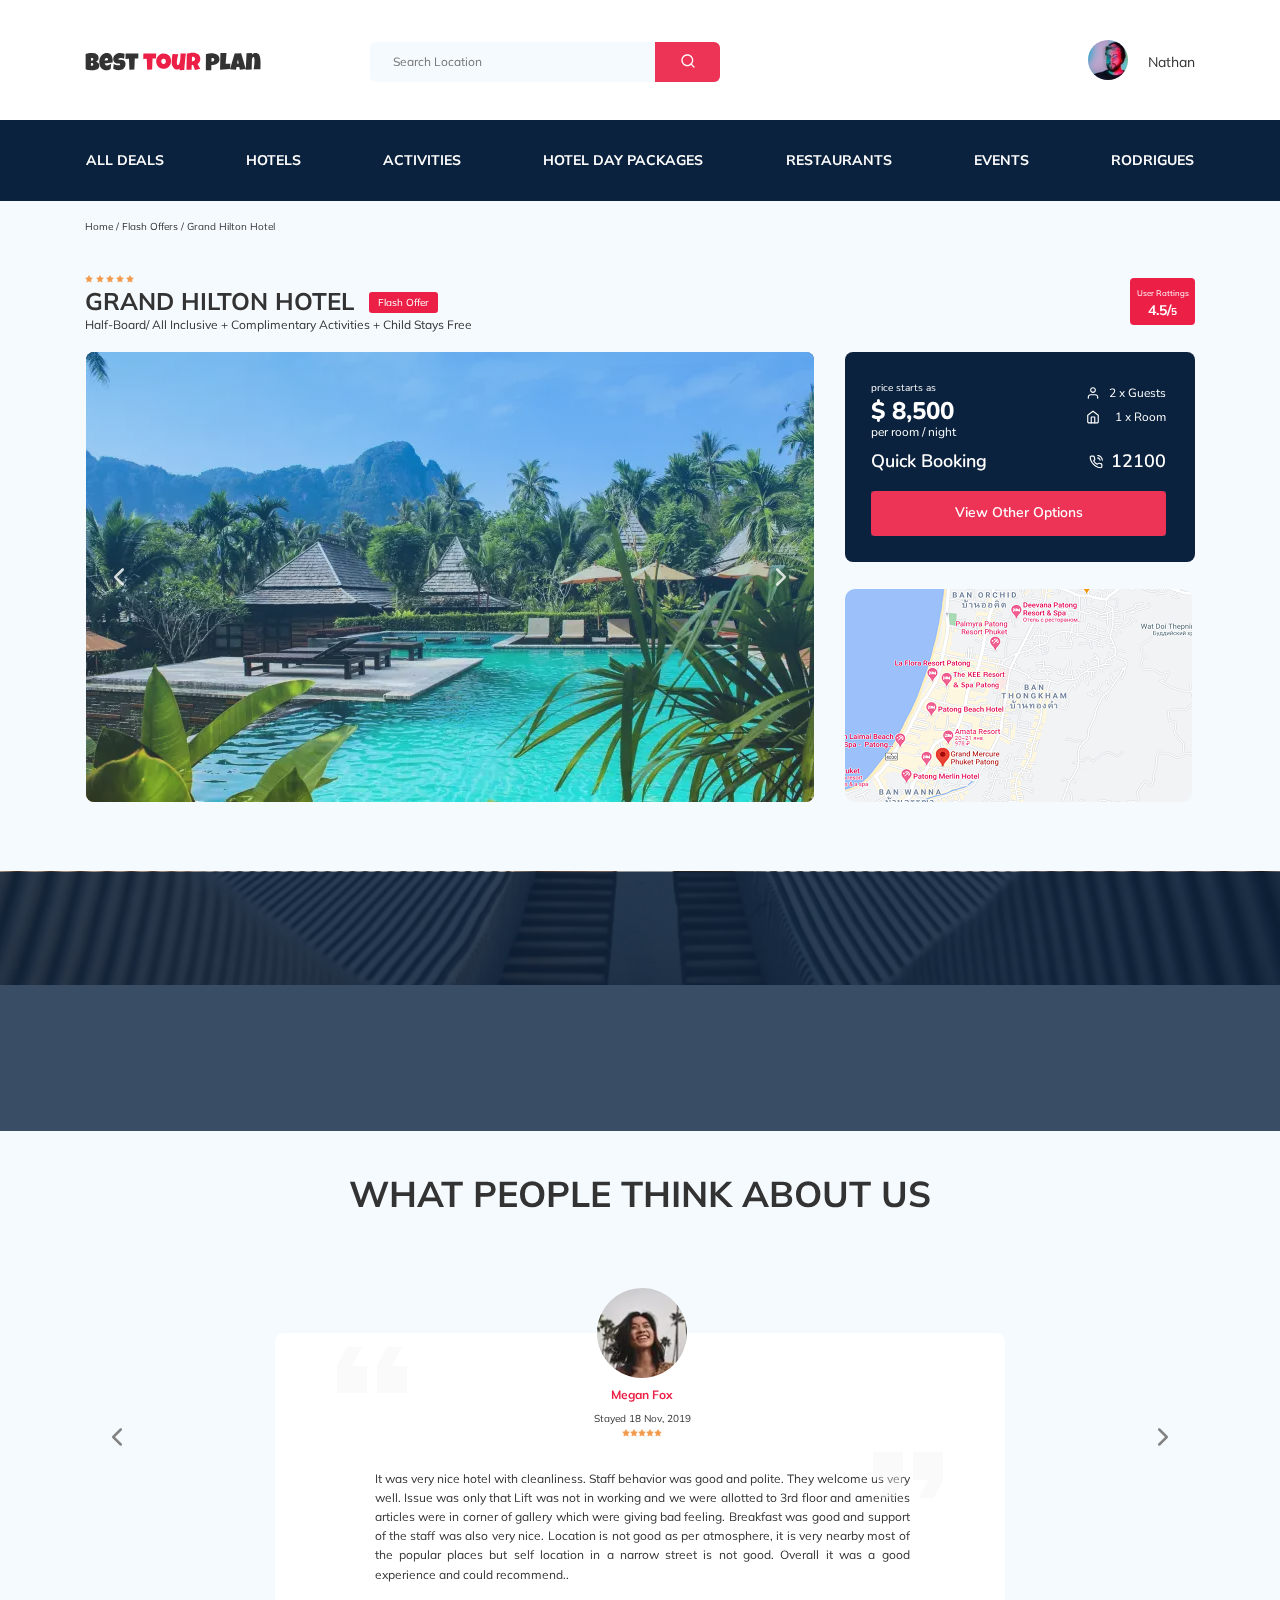
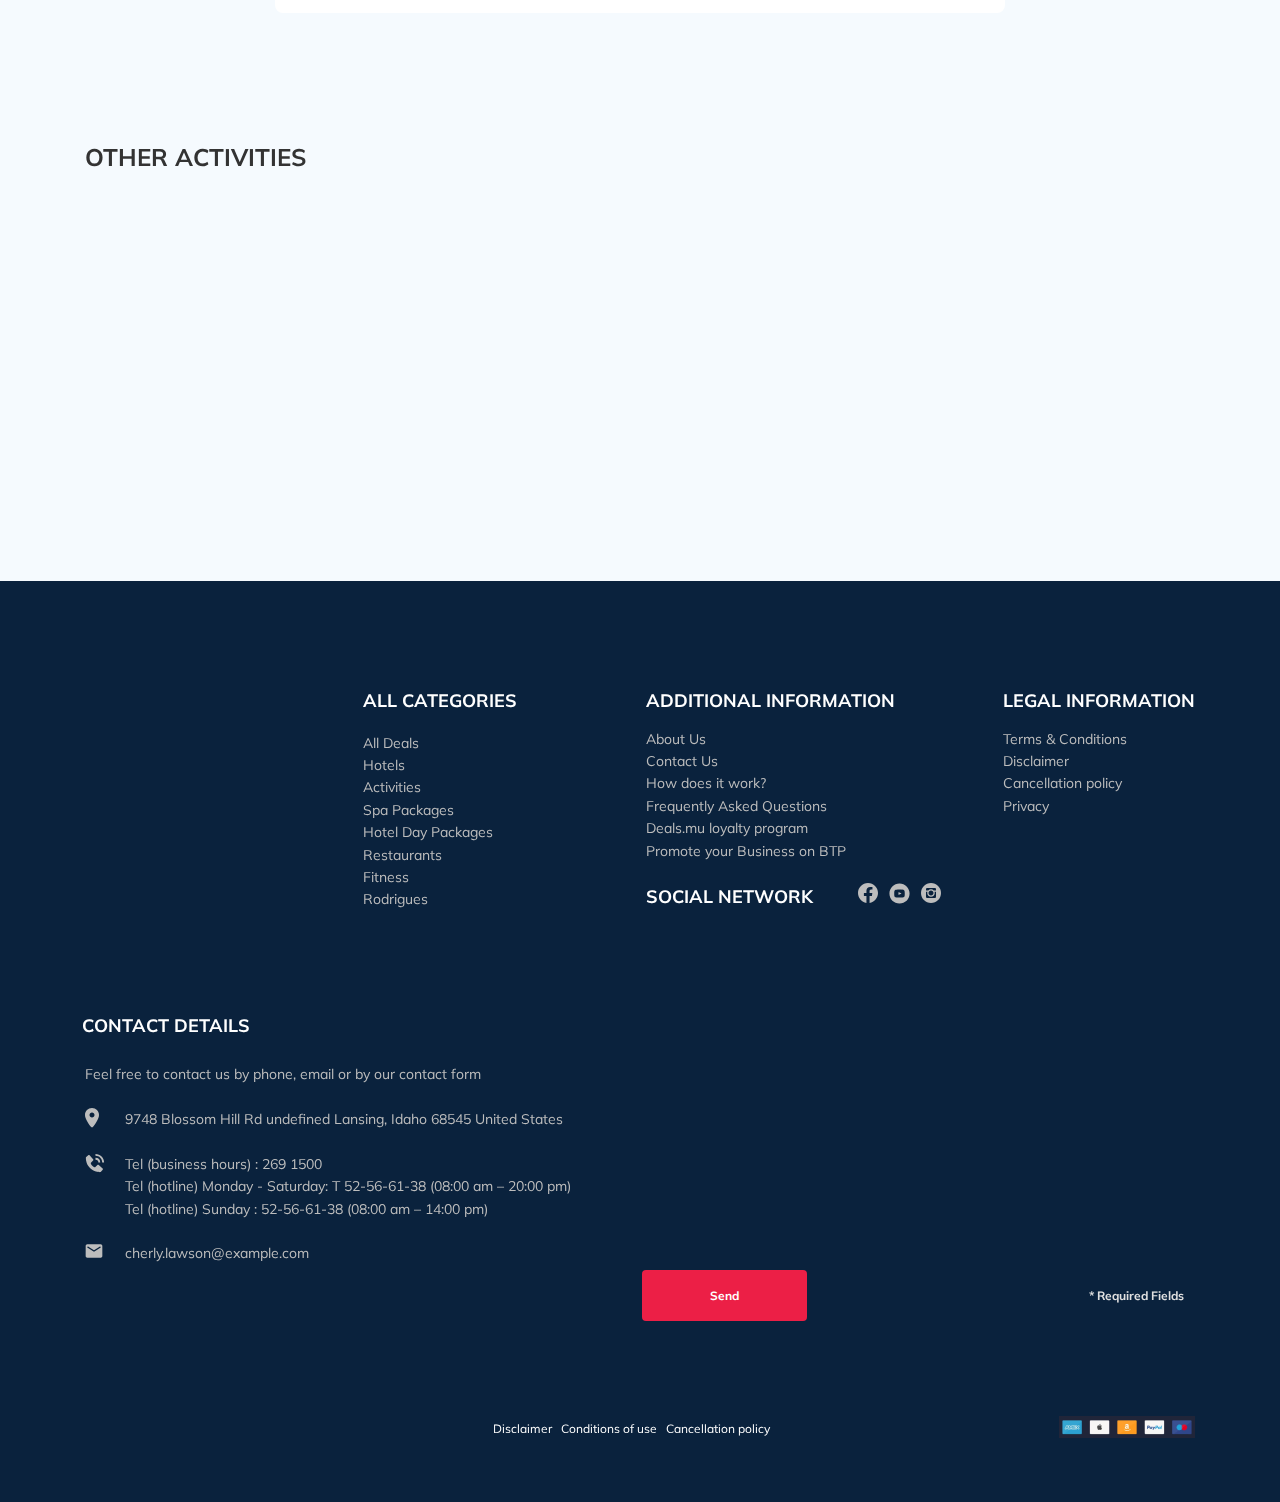
==== commit dce56005: "fix: console log" ====
--- a/index.html
+++ b/index.html
@@ -5,6 +5,7 @@
     <meta name="viewport" content="width=device-width, initial-scale=1.0" />
     <title>Best Tour Plan-Hotel Booking</title>
     <link rel="stylesheet" href="css/style.css" class="css" />
+    <link rel="stylesheet" href="css/lazyframe.css" />
     <link rel="stylesheet" href="css/swiper-bundle.min.css" class="css" />
     <link rel="stylesheet" href="css/aos.css" class="css" />
     <link rel="preconnect" href="https://fonts.gstatic.com" />
@@ -67,7 +68,9 @@
             </div>
           </div>
           <!--/.user-->
-          <button class="menu-button navbar-top__menu-button">
+          <button
+            class="menu-button navbar-top__menu-button menu-button__close"
+          >
             <span class="menu-button__line"></span>
             <span class="menu-button__line"></span>
             <span class="menu-button__line"></span>
@@ -118,35 +121,25 @@
               </form>
             </li>
             <li class="navbar-menu__item navbar-menu__item--mini">
-              <a href="#" class="navbar-menu__link" target="_blank"
-                >All Deals</a
-              >
+              <a href="#" class="navbar-menu__link">All Deals</a>
             </li>
             <li class="navbar-menu__item navbar-menu__item--mini">
-              <a href="#" class="navbar-menu__link" target="_blank">Hotels</a>
+              <a href="#" class="navbar-menu__link">Hotels</a>
             </li>
             <li class="navbar-menu__item navbar-menu__item--mini">
-              <a href="#" class="navbar-menu__link" target="_blank"
-                >Activities</a
-              >
+              <a href="#" class="navbar-menu__link">Activities</a>
             </li>
             <li class="navbar-menu__item navbar-menu__item--mini">
-              <a href="#" class="navbar-menu__link" target="_blank"
-                >Hotel Day Packages</a
-              >
+              <a href="#" class="navbar-menu__link">Hotel Day Packages</a>
             </li>
             <li class="navbar-menu__item navbar-menu__item--mini">
-              <a href="#" class="navbar-menu__link" target="_blank"
-                >Restaurants</a
-              >
+              <a href="#" class="navbar-menu__link">Restaurants</a>
             </li>
             <li class="navbar-menu__item navbar-menu__item--mini">
-              <a href="#" class="navbar-menu__link" target="_blank">Events</a>
+              <a href="#" class="navbar-menu__link">Events</a>
             </li>
             <li class="navbar-menu__item navbar-menu__item--mini">
-              <a href="#" class="navbar-menu__link" target="_blank"
-                >Rodrigues</a
-              >
+              <a href="#" class="navbar-menu__link">Rodrigues</a>
             </li>
           </ul>
           <!--/.navbar-menu-->
@@ -312,7 +305,11 @@
               <div class="booking__call-center">
                 <span class="booking__heading">Quick Booking</span>
                 <a href="tel:12100" class="booking__number">
-                  <img src="img/phone-call.svg" alt="icon: phone" />
+                  <img
+                    src="img/phone-call.svg"
+                    alt="icon: phone"
+                    class="booking__icon"
+                  />
                   <span class="booking__num">12100</span>
                 </a>
               </div>
@@ -322,7 +319,12 @@
               </button>
             </div>
             <!-- /.booking -->
-            <div class="map">
+            <div
+              class="lazyframe"
+              data-src="https://www.google.com/maps/embed?pb=!1m18!1m12!1m3!1d3952.041275564879!2d98.29254741532716!3d7.890750807946243!2m3!1f0!2f0!3f0!3m2!1i1024!2i768!4f13.1!3m3!1m2!1s0x30503b7bfcd9f903%3A0xf7065fac1e3d7c48!2sDoubleTree%20by%20Hilton%20Phuket%20Banthai%20Resort!5e0!3m2!1sru!2sru!4v1607537258235!5m2!1sru!2sru"
+              data-thumbnail="img/yandex-before-load-marker.png"
+            ></div>
+            <!--   <div class="map" id="map">
               <iframe
                 class="map-iframe"
                 src="https://www.google.com/maps/embed?pb=!1m18!1m12!1m3!1d3952.041275564879!2d98.29254741532716!3d7.890750807946243!2m3!1f0!2f0!3f0!3m2!1i1024!2i768!4f13.1!3m3!1m2!1s0x30503b7bfcd9f903%3A0xf7065fac1e3d7c48!2sDoubleTree%20by%20Hilton%20Phuket%20Banthai%20Resort!5e0!3m2!1sru!2sru!4v1607537258235!5m2!1sru!2sru"
@@ -332,7 +334,7 @@
                 aria-hidden="false"
                 tabindex="0"
               ></iframe>
-            </div>
+            </div> -->
             <!-- /.map -->
             <!-- .container -->
           </div>
@@ -354,7 +356,6 @@
           <span class="newsletter-title__strong">Newsletter</span>
         </h2>
         <form
-          target="_blank"
           action="send.php"
           method="POST"
           class="subscribe newsletter__search form"
@@ -768,31 +769,58 @@
             <div class="footer__social-links">
               <a
                 href="https://www.facebook.com/"
-                class="footer__link"
+                class="footer__link footer__link-icon"
                 target="_blank"
-                ><img
-                  src="img/facebook.svg"
-                  alt="icon: facebook"
-                  class="footer__icon-sn"
-              /></a>
+              >
+                <svg
+                  class="footer__icon"
+                  width="20"
+                  height="20"
+                  viewBox="0 0 20 20"
+                  fill="none"
+                  xmlns="http://www.w3.org/2000/svg"
+                >
+                  <path
+                    d="M10.001 0.00195312C4.47895 0.00195312 0.00195312 4.47895 0.00195312 10.001C0.00195312 14.991 3.65795 19.127 8.43895 19.88V12.892H5.89895V10.001H8.43895V7.79795C8.43895 5.28995 9.93195 3.90695 12.215 3.90695C13.309 3.90695 14.455 4.10195 14.455 4.10195V6.56095H13.191C11.951 6.56095 11.563 7.33295 11.563 8.12395V9.99895H14.334L13.891 12.89H11.563V19.878C16.344 19.129 20 14.992 20 10.001C20 4.47895 15.523 0.00195312 10.001 0.00195312Z"
+                    fill="#BDBDBD"
+                  />
+                </svg>
+              </a>
               <a
                 href="https://www.youtube.com/"
-                class="footer__link"
+                class="footer__link footer__link-icon"
                 target="_blank"
-                ><img
-                  src="img/youtube.svg"
-                  alt="icon: youtube"
-                  class="footer__icon-sn"
-              /></a>
+                ><svg
+                  class="footer__icon"
+                  width="21"
+                  height="21"
+                  viewBox="0 0 21 21"
+                  fill="none"
+                  xmlns="http://www.w3.org/2000/svg"
+                >
+                  <path
+                    d="M12.1831 10.3247L9.82477 9.22429C9.61897 9.12874 9.44992 9.23584 9.44992 9.46369V11.5364C9.44992 11.7642 9.61897 11.8713 9.82477 11.7758L12.182 10.6754C12.3889 10.5788 12.3889 10.4213 12.1831 10.3247ZM10.4999 0.420044C4.93282 0.420044 0.419922 4.93294 0.419922 10.5C0.419922 16.0671 4.93282 20.58 10.4999 20.58C16.067 20.58 20.5799 16.0671 20.5799 10.5C20.5799 4.93294 16.067 0.420044 10.4999 0.420044ZM10.4999 14.595C5.34022 14.595 5.24992 14.1299 5.24992 10.5C5.24992 6.87019 5.34022 6.40504 10.4999 6.40504C15.6596 6.40504 15.7499 6.87019 15.7499 10.5C15.7499 14.1299 15.6596 14.595 10.4999 14.595Z"
+                    fill="#BDBDBD"
+                  />
+                </svg>
+              </a>
               <a
                 href="https://www.instagram.com/"
-                class="footer__link"
+                class="footer__link footer__link-icon"
                 target="_blank"
-                ><img
-                  src="img/instagram.svg"
-                  alt="icon: instagram"
-                  class="footer__icon-sn"
-              /></a>
+                ><svg
+                  width="20"
+                  height="20"
+                  viewBox="0 0 20 20"
+                  fill="none"
+                  xmlns="http://www.w3.org/2000/svg"
+                >
+                  <path
+                    d="M10 20C8.64583 20 7.35026 19.7363 6.11328 19.209C4.8763 18.6816 3.81185 17.972 2.91992 17.0801C2.02799 16.1882 1.31836 15.1237 0.791016 13.8867C0.263672 12.6497 0 11.3542 0 10C0 8.64583 0.263672 7.35026 0.791016 6.11328C1.31836 4.8763 2.02799 3.81185 2.91992 2.91992C3.81185 2.02799 4.8763 1.31836 6.11328 0.791016C7.35026 0.263672 8.64583 0 10 0C11.3542 0 12.6497 0.263672 13.8867 0.791016C15.1237 1.31836 16.1882 2.02799 17.0801 2.91992C17.972 3.81185 18.6816 4.8763 19.209 6.11328C19.7363 7.35026 20 8.64583 20 10C20 11.3542 19.7363 12.6497 19.209 13.8867C18.6816 15.1237 17.972 16.1882 17.0801 17.0801C16.1882 17.972 15.1237 18.6816 13.8867 19.209C12.6497 19.7363 11.3542 20 10 20ZM15 6.25C15 5.91146 14.8796 5.61849 14.6387 5.37109C14.3978 5.1237 14.1016 5 13.75 5H6.25C5.91146 5 5.61849 5.1237 5.37109 5.37109C5.1237 5.61849 5 5.91146 5 6.25V7.5H7.22656C7.98177 6.66667 8.90625 6.25 10 6.25C11.0938 6.25 12.0182 6.66667 12.7734 7.5H15V6.25ZM7.5 10C7.5 10.6901 7.74414 11.2793 8.23242 11.7676C8.7207 12.2559 9.3099 12.5 10 12.5C10.6901 12.5 11.2793 12.2559 11.7676 11.7676C12.2559 11.2793 12.5 10.6901 12.5 10C12.5 9.3099 12.2559 8.7207 11.7676 8.23242C11.2793 7.74414 10.6901 7.5 10 7.5C9.3099 7.5 8.7207 7.74414 8.23242 8.23242C7.74414 8.7207 7.5 9.3099 7.5 10ZM15 8.75H13.5156C13.6719 9.17969 13.75 9.59635 13.75 10C13.75 11.0417 13.3854 11.9271 12.6562 12.6562C11.9271 13.3854 11.0417 13.75 10 13.75C8.95833 13.75 8.07292 13.3854 7.34375 12.6562C6.61458 11.9271 6.25 11.0417 6.25 10C6.25 9.59635 6.32812 9.17969 6.48438 8.75H5V13.75C5 14.1016 5.12044 14.3978 5.36133 14.6387C5.60221 14.8796 5.89844 15 6.25 15H13.75C14.1016 15 14.3978 14.8796 14.6387 14.6387C14.8796 14.3978 15 14.1016 15 13.75V8.75Z"
+                    fill="#BDBDBD"
+                  />
+                </svg>
+              </a>
             </div>
             <!-- /.footer__social-links -->
           </div>
@@ -826,7 +854,7 @@
                   <img
                     src="img/map-marker.svg"
                     alt="icon:map-marker"
-                    class="footer__icon"
+                    class="footer__icon footer__icon-map"
                   />
                 </div>
                 <a
@@ -842,21 +870,21 @@
                   <img
                     src="img/contact-phone-call.svg"
                     alt="icon:phone-call"
-                    class="footer__icon"
+                    class="footer__icon footer__icon-call"
                   />
                 </div>
                 <div class="footer__contact-phone">
-                  <a href="tel:2691500" class="footer__phone">
-                    Tel (business hours) : 269 1500</a
-                  ><br />
+                  Tel (business hours) :
+                  <a href="tel:2691500" class="footer__phone"> 269 1500</a
+                  ><br />Tel (hotline) Monday - Saturday:
                   <a href="tel:52-56-61-38" class="footer__phone">
-                    Tel (hotline) Monday - Saturday:
-                    &zwj;52&zwj;-&zwj;56&zwj;-&zwj;61&zwj;-&zwj;38&zwj; (08:00
-                    am – 20:00 pm)</a
-                  ><br />
-                  <a href="tel:52-56-61-38" class="footer__phone">
-                    Tel (hotline) Sunday: 52-56-61-38 (08:00 am – 14:00 pm)</a
+                    T &zwj;52&zwj;-&zwj;56&zwj;-&zwj;61&zwj;-&zwj;38&zwj;</a
                   >
+                  (08:00 am – 20:00 pm)<br />Tel (hotline) Sunday
+                  <a href="tel:52-56-61-38" class="footer__phone"
+                    >: 52-56-61-38
+                  </a>
+                  (08:00 am – 14:00 pm)
                 </div>
               </li>
               <li class="footer__item footer__item--mb-2">
@@ -864,7 +892,7 @@
                   <img
                     src="img/email.svg"
                     alt="icon: email"
-                    class="footer__icon"
+                    class="footer__icon footer__icon-email"
                   />
                 </div>
                 <a
@@ -885,12 +913,7 @@
             >
               Send us a message
             </h3>
-            <form
-              action="send.php"
-              target="_blank"
-              method="POST"
-              class="footer__form form"
-            >
+            <form action="send.php" method="POST" class="footer__form form">
               <div class="footer__input-groups">
                 <div class="footer__input-group-name">
                   <input
@@ -985,12 +1008,7 @@
         </a>
         <div class="modal__contact-form">
           <h3 class="modal__title">Booking</h3>
-          <form
-            action="send.php"
-            target="_blank"
-            method="POST"
-            class="modal__form form"
-          >
+          <form action="send.php" method="POST" class="modal__form form">
             <input
               type="text"
               class="input modal__input modal__input-name"
@@ -1037,6 +1055,7 @@
     <script src="js/jquery.validate.min.js"></script>
     <script src="js/jquery.mask.min.js"></script>
     <script src="js/aos.js"></script>
+    <script src="js/lazyframe.min.js"></script>
     <script src="js/main.js"></script>
   </body>
 </html>
--- a/css/style.css
+++ b/css/style.css
@@ -1,2 +1,2 @@
-*{box-sizing:border-box}body{font-family:'Mulish', sans-serif;background-color:#F5FAFE;color:#333}.container{max-width:1110px;margin:auto}.img{width:100%}.input{background:#FFFFFF;border-radius:4px;border:none;outline:none;height:50px;padding:0 23px 0 23px;font-size:12px;line-height:15px;font-weight:normal}.textarea{background:#FFFFFF;border-radius:4px;border:none;outline:none;padding:18px 23px;resize:none;font-size:12px;line-height:15px}.button{min-width:165px;font-style:normal;font-weight:bold;font-size:12px;line-height:15px;color:#fff;background-color:#EC1F46;border-radius:4px;border:none;outline:none;cursor:pointer}.invalid{color:#EC1F46}/*! normalize.css v8.0.1 | MIT License | github.com/necolas/normalize.css */html{line-height:1.15;-webkit-text-size-adjust:100%}body{margin:0}main{display:block}h1{font-size:2em;margin:0.67em 0}hr{box-sizing:content-box;height:0;overflow:visible}pre{font-family:monospace, monospace;font-size:1em}a{background-color:transparent}abbr[title]{border-bottom:none;text-decoration:underline;text-decoration:underline dotted}b,strong{font-weight:bolder}code,kbd,samp{font-family:monospace, monospace;font-size:1em}small{font-size:80%}sub,sup{font-size:75%;line-height:0;position:relative;vertical-align:baseline}sub{bottom:-0.25em}sup{top:-0.5em}img{border-style:none}button,input,optgroup,select,textarea{font-family:inherit;font-size:100%;line-height:1.15;margin:0}button,input{overflow:visible}button,select{text-transform:none}button,[type="button"],[type="reset"],[type="submit"]{-webkit-appearance:button}button::-moz-focus-inner,[type="button"]::-moz-focus-inner,[type="reset"]::-moz-focus-inner,[type="submit"]::-moz-focus-inner{border-style:none;padding:0}button:-moz-focusring,[type="button"]:-moz-focusring,[type="reset"]:-moz-focusring,[type="submit"]:-moz-focusring{outline:1px dotted ButtonText}fieldset{padding:0.35em 0.75em 0.625em}legend{box-sizing:border-box;color:inherit;display:table;max-width:100%;padding:0;white-space:normal}progress{vertical-align:baseline}textarea{overflow:auto}[type="checkbox"],[type="radio"]{box-sizing:border-box;padding:0}[type="number"]::-webkit-inner-spin-button,[type="number"]::-webkit-outer-spin-button{height:auto}[type="search"]{-webkit-appearance:textfield;outline-offset:-2px}[type="search"]::-webkit-search-decoration{-webkit-appearance:none}::-webkit-file-upload-button{-webkit-appearance:button;font:inherit}details{display:block}summary{display:list-item}template{display:none}[hidden]{display:none}.navbar{background-color:#ffffff}.navbar-top{display:flex;align-items:center;justify-content:space-between;padding-top:40px;padding-bottom:37px}.navbar-top__menu-button{display:none;border:none;outline:none}.navbar__search{margin-right:auto;margin-left:108px}.navbar-bottom{background-color:#0A223D}.navbar-menu{list-style-type:none;margin:0;padding:30px 1px 31px 1px;display:flex;align-items:center;justify-content:space-between;color:#fff}.navbar-menu__link{display:inline-block;color:inherit;text-decoration:none;text-transform:uppercase;font-size:14px;line-height:18px;font-weight:bold;transition:all 0.6s}.navbar-menu__link:after{display:block;content:'';width:0%;height:1px;background:#fff;ransition:width 0.4s ease-in-out}.navbar-menu__link:hover:after,.navbar-menu__link:focus:after{width:100%}.navbar-menu__link:hover{color:#EC1F46}.navbar-menu__item--mobile--visible{display:none}.navbar__userprop{display:flex;justify-content:space-between;align-items:center;text-decoration:none}.navbar__avatar{width:40px;height:40px;border-radius:50%;object-fit:cover}.navbar__username{margin-left:20px}.navbar__user{display:inline-block;color:#333;font-size:14px;text-decoration:none;transition:all 0.6s}.navbar__user:after{display:block;content:'';width:0%;height:1px;background:#EC1F46;ransition:width 0.4s ease-in-out}.navbar__user:hover:after,.navbar__user:focus:after{width:100%}.navbar__user:hover{color:#EC1F46}.logo{width:177px;height:19px;font-size:18px}.search{display:flex;position:relative;overflow:hidden;border-radius:6px;height:40px}.search__input{width:350px;height:100%;padding-left:23px;padding-right:75px;padding-bottom:2px;background-color:#F5FAFE;border:none;font-size:12px;line-height:15px;color:#333;outline:none}.search__button{position:absolute;right:0;width:65px;height:100%;border:none;background-color:#EC1F46;outline:none;cursor:pointer;transition:all 0.5s}.search__button::before{content:'';position:absolute;top:0;left:0;width:100%;height:100%;z-index:1;background-color:#f7ecec1a;transition:all 0.3s}.search__button:hover::before{opacity:0;transform:scale(0.5, 0.5)}.search__button::after{content:'';position:absolute;top:0;left:-3px;width:100%;height:100%;z-index:1;opacity:0;border-radius:2px;border:5px solid #EC1F46;transform:scale(1.2, 1.2);transition:all 0.5s}.search__button:hover::after{opacity:1;transform:scale(1, 1)}.search__icon{padding-top:2px}.breadcrumb-list{display:flex;align-items:center;padding:19px 0 18px 0;margin:0;list-style:none}.breadcrumb-list__item{font-size:10px;line-height:13px}.breadcrumb-list__item:not(:last-child)::after{content:' /  ';margin-right:3px}.breadcrumb-list__link{text-decoration:none;color:inherit}.hotel{padding-top:17px;padding-bottom:70px}.hotel-info{display:flex;align-items:center;justify-content:space-between;padding-bottom:19px}.hotel-info__offer{margin-left:15px;margin-top:2px}.hotel-info__name{margin:0}.hotel-info__discription{margin:0}.hotel-info__rating{margin-top:2px}.hotel-name{font-size:24px;line-height:29px;text-transform:uppercase}.hotel-wrapper{display:flex;flex-wrap:wrap;align-items:center;margin-bottom:1px}.hotel-discription{font-size:12px;line-height:16px}.hotel-grid{display:flex;justify-content:space-between;font-family:Nunito}.hotel-right{display:flex;flex-direction:column;justify-content:space-between}.hotel-slider{width:728px;height:450px}.hotel-slider__item{width:100%;height:100%;position:relative;border-radius:8px;overflow:hidden}.hotel-slider__item::after{content:'';position:absolute;width:100%;height:100%;top:0;bottom:0;left:0;right:0;z-index:10;background:linear-gradient(180deg, rgba(0,122,223,0.48) 0%, rgba(255,255,255,0.128) 100%)}.hotel-slider__button{position:absolute;top:50%;transform:translateY(-50%);z-index:99;width:30px;height:30px;border:none;outline:none;cursor:pointer;background-repeat:no-repeat;background-position:center;background-size:10px;background-color:transparent}.hotel-slider__button_next{right:18px;background-image:url(../img/arrow-next.svg)}.hotel-slider__button_prev{left:18px;background-image:url(../img/arrow-prev.svg)}.stars{flex-basis:100%}.stars__star1{margin-right:3px}.stars__star2{margin-right:2px}.stars__star3{margin-right:2px}.stars__star4{margin-right:2px}.offer{font-size:10px;line-height:13px;padding:4px 9px;background-color:#EC1F46;border-radius:3px;color:#fff}.rating{max-width:65px;min-height:45px;text-align:center;background-color:#EC1F46;border-radius:4px;color:#fff;padding:3px 6px 6px 6px}.rating__text{font-size:8px;line-height:10px}.rating__counter-first{font-size:14px;line-height:18px;font-weight:bold}.rating__counter-last{font-size:10px;line-height:13px;font-weight:bold}.booking{width:350px;min-height:210px;border-radius:8px;padding:29px 29px 26px 26px;background-color:#0A223D;color:#fff;margin-left:30px;margin-bottom:25px}.booking__info{display:flex;justify-content:space-between;margin-bottom:9px}.booking__price{display:flex;flex-direction:column}.booking__start{font-size:10px;line-height:14px}.booking__pricetag{font-weight:800;font-size:24px;line-height:33px;margin-bottom:-4px}.booking__per-room{font-size:12px;line-height:16px}.booking__room{margin-top:4px}.booking__text{margin-bottom:8px;display:flex;align-items:center;justify-content:space-between;font-size:12px;line-height:16px}.booking__description{margin-left:9px}.booking__call-center{display:flex;justify-content:space-between;align-items:center;margin-bottom:17px}.booking__heading{font-weight:600;font-size:18px;line-height:25px}.booking__number{display:flex;align-items:center;justify-content:space-between;color:inherit;text-decoration:none;font-weight:600;font-size:18px;line-height:25px}.booking__num{margin-left:8px}.booking__button{position:relative;width:100%;height:45px;padding:12px 18px 18px 18px;min-height:45px;font-weight:600;font-size:14px;line-height:19px;border-radius:4px;background-color:#EC1F46;color:inherit;border:none;cursor:pointer;transition:all 0.5s}.booking__button::before{content:'';position:absolute;top:0;left:0;width:100%;height:100%;z-index:1;background-color:#f7ecec1a;transition:all 0.3s}.booking__button:hover::before{opacity:0;transform:scale(0.5, 0.5)}.booking__button::after{content:'';position:absolute;top:-2px;left:-2px;width:100%;height:100%;z-index:1;opacity:0;transition:all 0.3s;border-radius:8px;border:2px solid #c6c5c980;transform:scale(1.2, 1.2)}.booking__button:hover::after{opacity:1;transform:scale(1, 1)}.map{width:347px;height:213px;border-radius:10px;overflow:hidden;margin-left:30px;background-image:url(..//img/yandex-before-load-marker.png);background-position:center center}.map-iframe{width:100%}.newsletter{position:relative;padding:78px 0 66px 0;background:transparent}.newsletter::before{content:'';position:absolute;top:0;left:0;right:0;bottom:0;width:100%;height:100%;background-color:rgba(10,34,61,0.8)}.newsletter-wrapper{position:relative;display:flex;align-items:center;justify-content:space-between;max-width:731px;margin:auto}.newsletter-title{color:#fff;font-weight:300;font-size:24px;line-height:30px}.newsletter-title__strong{display:block;font-weight:600;font-size:36px;line-height:45px;text-transform:uppercase}.subscribe{position:relative;width:350px;height:55px;border-radius:4px;overflow:hidden}.subscribe__input{position:absolute;width:100%;height:100%;padding-top:5px;padding-left:33px;padding-right:135px;font-weight:300;font-size:14px;line-height:18px;border:none;outline:none}.subscribe__button{position:absolute;display:inline-block;right:0;top:0;padding:0 19px 0 19px;min-width:65px;max-width:130px;height:100%;background-color:#EC1F46;color:#fff;font-weight:bold;font-size:12px;line-height:15px;white-space:pre-wrap;border:none;outline:none;cursor:pointer;transition:all 0.5s}.subscribe__button::before{content:'';position:absolute;top:0;left:0;width:100%;height:100%;z-index:1;background-color:#eee8e800;transition:all 0.3s}.subscribe__button:hover::before{opacity:0;transform:scale(0.5, 0.5)}.subscribe__button::after{content:'';position:absolute;top:0;left:-3px;width:100%;height:100%;z-index:1;opacity:0;transition:all 0.5s;border-radius:2px;border:5px solid #EC1F46;transform:scale(1.2, 1.2)}.subscribe__button:hover::after{opacity:1;transform:scale(1, 1)}.subscribe #emailNews-error{position:absolute;color:#f30909;font-size:12px;font-weight:bold;text-align:center;padding:0px 81px 0 24px}.reviews{padding:40px 0 70px 0}.reviews__title{margin-top:0;margin-bottom:72px;font-weight:bold;font-size:36px;line-height:45px;text-align:center;text-transform:uppercase}.reviews-slider__item{position:relative;display:flex;flex-direction:column;align-items:center;max-width:730px;margin:45px auto 0;background:#FFFFFF;border-radius:8px;padding:0 60px 30px 64px}.reviews-slider__item::before{content:'';position:absolute;top:13px;left:62px;width:70px;height:47px;background-image:url(../img/quote-left.svg);background-repeat:no-repeat}.reviews-slider__item::after{content:'';position:absolute;top:118px;right:62px;width:70px;height:47px;background-image:url(../img/quote-right.svg);background-repeat:no-repeat}.reviews-slider__button{position:absolute;top:46%;transform:translateY(-50%);z-index:99;width:30px;height:30px;border:none;outline:none;cursor:pointer;background-repeat:no-repeat;background-position:center;background-size:10px;background-color:transparent}.reviews-slider__button-prev{background-image:url(../img/arrow-prev-secondary.svg);left:17px}.reviews-slider__button-next{background-image:url(../img/arrow-next-secondary.svg);right:17px}.reviews-slider__profile{display:flex;flex-direction:column;align-items:center;margin-top:-45px;margin-bottom:32px}.reviews-slider__avatar{width:90px;height:90px;border-radius:50%;object-fit:cover;margin-bottom:9px}.reviews-slider__username{margin:0;padding:0;font-weight:bold;font-size:12px;line-height:15px;color:#EC1F46;margin-bottom:10px}.reviews-slider__rating{margin:0;padding:0;display:flex;justify-content:space-between;align-items:center}.reviews-slider__date{margin:0;padding:0;font-weight:normal;font-size:10px;line-height:13px;margin-bottom:4px}.reviews-slider__text{max-width:535px;height:114px;overflow-y:auto;font-size:12px;line-height:160%;margin:auto;text-align:justify}.footer{background-color:#0A223D;color:#fff;padding-top:108px;padding-bottom:46px}.footer-wrapper{display:grid;grid-template-columns:minmax(min-content, 1fr) minmax(min-content, 1fr) minmax(250px, 1fr) minmax(min-content, 1fr);grid-gap:20px;grid-auto-rows:minmax(40px, min-content);align-items:start}.footer__logo{width:155px;margin-top:28px;grid-row:1 / 3;align-items:stretch}.footer__logo-image{width:100%;height:100%}.footer__categories{grid-row:1 / 4}.footer__legal{justify-self:end}.footer__additional{grid-column:3 / 4;justify-self:center}.footer__infopayment{text-decoration:none;grid-row:5 / 5;grid-column:2 / 5;display:flex;align-items:center;justify-content:flex-end}.footer__social-links{display:flex;align-items:center;justify-content:space-between;min-width:83px}.footer__social-network{display:flex;align-items:center;grid-row:2 / 4;grid-column:span 2}.footer__contact-details{grid-column:span 2}.footer__contact-form{grid-column:span 2}.footer__form{display:flex;justify-content:space-between;align-items:center;flex-wrap:wrap;margin-bottom:75px}.footer__ul{padding:0;margin:0;list-style:none}.footer__title{margin:0 0 20px 0;font-style:normal;font-weight:bold;font-size:18px;line-height:23px;text-transform:uppercase;color:#fff}.footer__title--mb-3{margin:12px 0 26px -3px}.footer__title--mb-4{margin-bottom:16px}.footer__title--mb-6{margin:0px 0 35px 4px}.footer__title--inline{margin:3px 45px 0 4px}.footer__item{display:flex;align-items:flex-start;font-weight:normal;font-size:14px;line-height:160%;color:#BDBDBD}.footer__item--mb-2{margin-bottom:18px}.footer__item--mb-5{margin-bottom:22px}.footer__icon-wrapper{min-width:40px}.footer__text{color:#BDBDBD;margin-bottom:25px}.footer__text-info{display:inline-block;text-decoration:none;font-weight:normal;font-size:12px;line-height:15px;color:#FFFFFF;transition:all 0.6s}.footer__text-info:after{display:block;content:'';width:0%;height:1px;background:#fff;ransition:width 0.4s ease-in-out}.footer__text-info:hover:after,.footer__text-info:focus:after{width:100%}.footer__text-info:hover{color:#EC1F46}.footer__text--slogan{margin-bottom:23px;font-weight:normal;font-size:14px;line-height:160%}.footer__infopay{font-style:normal;font-weight:normal;font-size:12px;line-height:15px;color:#FFFFFF;flex-basis:68%}.footer__link{display:inline-block;text-decoration:none;color:inherit;transition:all 0.6s}.footer__link:after{display:block;content:''}.footer__link:hover{color:#EC1F46}.footer__input{width:100%}.footer__input-groups{width:100%;display:flex;align-items:start;margin-bottom:15px;justify-content:space-between}.footer__input-group-name{flex-basis:48%}.footer__input-group-number{flex-basis:47%}.footer__textarea{width:539px;height:123px;flex-basis:100%;margin-bottom:22px}.footer__form-submit{display:flex;justify-content:space-between;align-items:center;width:545px}.footer__button{position:relative;min-width:165px;min-height:50px;padding:18px 18px 18px 18px;flex-basis:30%;transition:all 0.5s}.footer__button::before{content:'';position:absolute;top:0;left:0;width:100%;height:100%;z-index:1;background-color:#f7ecec00;transition:all 0.3s}.footer__button:hover::before{opacity:0;transform:scale(0.9, 0.9)}.footer__button::after{content:'';position:absolute;top:-1px;left:-2px;width:100%;height:100%;z-index:1;opacity:0;transition:all 0.3s;border:1px solid #c6c5c980;border-radius:8px;transform:scale(1.2, 1.3)}.footer__button:hover::after{opacity:1;transform:scale(1.1, 1.1)}.footer__info{font-style:normal;font-weight:bold;font-size:12px;line-height:15px;color:#E0E0E0;flex-basis:18%}.footer__phone{display:inline-block;text-decoration:none;color:#BDBDBD;transition:all 0.6s}.footer__phone:after{display:block;content:''}.footer__phone:hover{color:#EC1F46}.footer__map-marker{display:inline-block;text-decoration:none;color:#BDBDBD;transition:all 0.6s}.footer__map-marker:after{display:block;content:''}.footer__map-marker:hover{color:#EC1F46}.footer__email{display:inline-block;text-decoration:none;color:#BDBDBD;transition:all 0.6s}.footer__email:after{display:block;content:''}.footer__email:hover{color:#EC1F46}.activities{padding:39px 0 97px 0}.activities__title{font-weight:bold;font-size:24px;line-height:30px;text-transform:uppercase;margin-bottom:57px}.activities-wrapper{display:flex;justify-content:space-between}.card{position:relative;display:flex;flex-direction:column;align-items:start;width:255px;height:255px;padding:0 26px 24px 26px;border-radius:6px;overflow:hidden}.card::before{content:'';position:absolute;left:0;right:0;top:0;bottom:0;z-index:-1;background:linear-gradient(179.83deg, rgba(196,196,196,0) 35.34%, #0A223D 99.85%)}.card__image{position:absolute;left:0;top:0;right:0;bottom:0;width:100%;height:100%;object-fit:cover;z-index:-2}.card__title{margin-top:auto;margin-bottom:18px;color:#fff;font-weight:bold;font-size:16px;line-height:20px}.card__button{position:relative;font-family:Nunito;font-style:normal;font-weight:600;font-size:12px;line-height:16px;color:#fff;padding:7px 22px 7px 21px;background-color:#EC1F46;border-radius:4px;border:none;outline:none;cursor:pointer;transition:all 0.5s}.card__button::before{content:'';position:absolute;top:0;left:0;width:100%;height:100%;z-index:1;background-color:#f7ecec00;transition:all 0.3s}.card__button:hover::before{opacity:0;transform:scale(0.9, 0.9)}.card__button::after{content:'';position:absolute;top:-1px;left:-2px;width:100%;height:100%;z-index:1;opacity:0;transition:all 0.3s;border:1px solid #c6c5c980;border-radius:8px;transform:scale(1.2, 1.3)}.card__button:hover::after{opacity:1;transform:scale(1.15, 1.15)}.modal__overlay{position:fixed;left:0;top:0;right:0;bottom:0;background-color:rgba(0,143,223,0.39);z-index:100;visibility:hidden;opacity:0;transition:opacity 0.8s}.modal__overlay--visible{visibility:visible;opacity:1}.modal__dialog{position:fixed;max-width:478px;max-height:100%;overflow:auto;left:50%;top:49%;transform:translate(-50%, -50%);padding:19px 88px 33px 88px;background-color:#0A223D;border-radius:8px;color:#fff;z-index:101;visibility:hidden;opacity:0;transition:opacity 0.8s}.modal__dialog--visible{visibility:visible;opacity:1}.modal__close{position:absolute;right:18px;top:20px;text-decoration:none;outline:none;border:none;cursor:pointer}.modal__input{width:100%;margin-top:15px}.modal__textarea{width:100%;min-height:123px;margin-top:15px}.modal__info{font-style:normal;font-weight:bold;font-size:12px;line-height:15px;color:#E0E0E0}.modal__title{margin:17px 0 0 0;font-style:normal;font-weight:bold;font-size:18px;line-height:23px;text-transform:uppercase;color:#fff;text-align:center}.modal__button{margin-top:15px;min-width:163px;padding:14px 18px 18px 18px}.modal__form-submit{display:flex;align-items:baseline;justify-content:space-between}.thank{padding-bottom:40px}.thank-info__pageback{display:flex;justify-content:space-between;flex-direction:column;align-items:center}.thank-info__pageback-text{display:flex;justify-content:space-between;align-items:center;flex-direction:column}.thank-info__message{margin:0;padding:0;text-transform:uppercase;font-size:24px;line-height:29px}.thank-info__discription{margin-bottom:20px;font-size:14px;line-height:18px;font-weight:bold}.thank-back__button{display:inline-block;padding:20px 61px 20px 61px;text-decoration:none;text-transform:uppercase;transition:all 0.6s}.thank-back__button:after{display:block;content:'';width:0%;height:1px;background:#0A223D;ransition:width 0.4s ease-in-out}.thank-back__button:hover:after,.thank-back__button:focus:after{width:100%}.thank-back__button:hover{color:#0A223D}@media (max-width: 1200px){.container{max-width:960px}.hotel-grid{max-width:960px}.hotel-slider{width:650px;height:450px}.swiper-slide__image{width:100%;height:100%;object-fit:cover}.swiper-container{max-width:650px}.booking{width:280px}.map{width:280px}.card{width:230px;height:230px}.footer__input-group{flex-basis:100%}.footer__info{flex-basis:22%}.modal__dialog{overflow:auto;position:fixed;max-height:100%;padding:30px 70px 30px 70px}}@media (max-width: 992px){.container,.newsletter-wrapper{max-width:700px}.logo{width:132px;height:24px}.logo .logo__image{width:132px}.thank-back__button::after,.thank-back__button::before{display:none}.thank-back__button:hover{color:#fff}.navbar-top{padding-top:30px;padding-bottom:28px}.navbar__search{margin-left:47px;max-width:340px}.navbar-menu{padding-top:19px;padding-bottom:21px}.navbar-menu__link{font-size:12px;line-height:15px;transition:none}.navbar-menu__link::after,.navbar-menu__link::before{display:none}.navbar-menu__link:hover{color:#fff}.navbar-bottom__container{width:673px}.navbar__user::after,.navbar__user::before{display:none}.navbar__user:hover{color:#333}.navbar__user--light::after,.navbar__user--light::before{display:none}.navbar__user--light:hover{color:#fff}.search__input{width:340px}.search__button::after,.search__button::before{display:none}.rating{margin-top:3px}.hotel{padding-top:18px;padding-bottom:58px}.hotel-grid{flex-direction:column}.hotel__slider{margin-bottom:30px}.hotel-right{flex-direction:row}.hotel-slider{width:100%}.swiper-container{max-width:700px}.booking{width:340px;height:210px;padding:29px 22px 29px 23px;margin-left:0}.booking__button::after,.booking__button::before{display:none}.map{width:340px;margin-left:0}.newsletter{padding:71px 0 74px 0}.subscribe__button::after,.subscribe__button::before{display:none}.reviews-slider__item{max-width:580px}.reviews-slider__item::after,.reviews-slider__item::before{display:none}.reviews-slider__button{top:50%;transform:translateY(-50%)}.reviews-slider__button-prev{left:1px}.reviews-slider__button-next{right:1px}.reviews-slider__text{height:130px}.reviews__title{font-weight:bold;font-size:30px;line-height:38px;margin-bottom:49px}.activities{padding:33px 0 49px 0}.activities-wrapper{flex-wrap:wrap}.card{width:339px;height:255px;margin-bottom:20px}.card__image{height:255px}.card__title-golf{margin-right:130px}.card__title-quest{margin-right:80px}.card__button::after,.card__button::before{display:none}.footer{padding-top:72px}.footer-wrapper{grid-template-columns:75px 75px 126px 116px 115px 80px;grid-row-gap:43px}.footer__input-group{flex-basis:48%}.footer__logo{margin:0;width:98px;grid-row:1 / 2;grid-column:span 2}.footer__logo-image{width:100%;height:100%}.footer__link::after,.footer__link::before{display:none}.footer__link:hover{color:#BDBDBD}.footer__map-marker::after,.footer__map-marker::before{display:none}.footer__map-marker:hover{color:#BDBDBD}.footer__phone::after,.footer__phone::before{display:none}.footer__phone:hover{color:#BDBDBD}.footer__email::after,.footer__email::before{display:none}.footer__email:hover{color:#BDBDBD}.footer__social-network{grid-row:1 / 2;grid-column:span 4;align-self:center}.footer__social-links{align-items:flex-end;min-height:33px}.footer__categories{grid-row:2 / 3;grid-column:span 2}.footer__legal{grid-column:span 2}.footer__additional{grid-column:span 2}.footer__contact-details{grid-row:3;grid-column:span 5}.footer__contact-form{grid-row:4;grid-column:span 5;width:537px}.footer__form{margin-bottom:13px}.footer__infopayment{grid-column:1 / 7;justify-content:space-between}.footer__infopay{flex-basis:42%}.footer__image-pay{max-width:125px}.footer__title{font-size:18px}.footer__title--inline{margin:5px 40px 0 -1px}.footer__title--mb-3{margin:17px 0 26px 0}.footer__title--mb-6{margin:0 0 36px 0}.footer__info{flex-basis:18%}.footer__button{min-width:159px}.footer__button::after,.footer__button::before{display:none}.footer__text-info::after,.footer__text-info::before{display:none}.footer__text-info:hover{color:#FFFFFF}.footer__item--mb-2{margin-bottom:16px}.modal__dialog{overflow-y:auto;height:500px;width:430px;padding:30px 70px 30px 70px}}@media (max-width: 767px){.container{max-width:650px;width:88%}body{padding-top:78px}.logo{width:99px;height:13px}.logo .logo__image{width:99px;height:13px;margin-bottom:5px}.navbar__search--mobile--hidden,.navbar__userprop--mobile--hidden{display:none}.navbar__search--mobile--visible,.navbar__userprop--mobile--visible{display:flex}.navbar__userprop{flex-direction:column}.navbar__userprop--mobile--visible{margin-top:30px}.navbar-bottom{display:none;position:fixed;left:0;right:0;bottom:0;top:71px}.navbar-bottom--visible{display:block;max-height:100%;overflow-y:auto}.navbar-menu{flex-direction:column}.navbar-menu__item{margin-bottom:20px}.navbar-menu__item--mobile--visible{display:block}.navbar__mobile{position:fixed;top:0;right:0;left:0;z-index:99}.navbar__username--light{margin-left:0;margin-top:10px}.navbar__user{color:#fff}.navbar__search{margin-left:1px}.search__input{width:244px}.menu-button{display:flex;width:16px;height:11px;padding:0;align-items:center;justify-content:space-between;flex-direction:column;border:none;background-color:#fff;cursor:pointer}.menu-button__line{width:16px;height:1px;background-color:#333}.breadcrumb-list{padding:19px 0 18px 0}.stars{flex-basis:auto;margin-right:14px}.hotel{padding-top:2px;padding-bottom:38px}.hotel-name{flex-basis:100%}.hotel-wrapper{justify-content:space-between}.hotel-info__text{width:100%}.hotel-info__name{margin-top:10px;margin-bottom:0}.hotel-info__rating{display:none}.hotel-info__offer{order:-1;margin-left:0}.hotel-slider{width:100%}.swiper-container{max-width:650px;height:100%}.hotel-right{flex-direction:column;min-height:450px}.booking{width:100%}.map{width:100%}.newsletter-wrapper{flex-direction:column;max-width:650px;width:88%;align-items:start}.reviews-slider__item{padding:0 30px 30px}.reviews-slider__item::after,.reviews-slider__item::before{display:none}.reviews-slider__button{top:32px}.reviews-slider__button-prev{left:50%;transform:translate(-50%, 0);margin-left:-65px}.reviews-slider__button-next{transform:translate(50%, 0);margin-right:-65px;right:50%}.reviews-slider__text{height:133px;overflow-y:scroll;font-weight:normal;font-size:12px;line-height:160%;text-align:justify}.activities{padding-top:35px;padding-bottom:60px}.card{width:49%;height:255px}.card__title-golf{margin-right:20px}.card__title-quest{margin-right:10px}.footer-wrapper{grid-template-columns:minmax(70px, 100px) minmax(30px, 60px) minmax(90px, 120px) minmax(90px, 120px) minmax(70px, 100px) minmax(70px, 100px)}.footer__input-group{flex-basis:100%}.footer__logo{margin:0;width:98px}.footer__logo-image{width:100%;height:100%}.footer__title{font-style:normal;font-weight:bold;font-size:14px}.footer__contact-form{max-width:516px}.footer__infopay{flex-basis:55%}.footer__info{flex-basis:20%}.modal__dialog{overflow-y:auto;position:fixed;max-height:100%}}@media (max-width: 567px){.container{max-width:500px}.logo{width:99px;height:13px}.logo .logo__image{width:99px;height:88%}.navbar__search--mobile--hidden,.navbar__userprop--mobile--hidden{display:none}.navbar__search--mobile--visible,.navbar__userprop--mobile--visible{display:flex}.navbar__userprop{flex-direction:column}.navbar__userprop--mobile--visible{margin-top:30px}.navbar-bottom{display:none;position:fixed;left:0;right:0;bottom:0;top:71px}.navbar-bottom--visible{display:block}.navbar-menu{flex-direction:column}.navbar-menu__item{margin-bottom:20px}.navbar-menu__item--mobile--visible{display:block}.navbar__mobile{position:fixed;top:0;right:0;left:0;z-index:99}.navbar__username--light{margin-left:0;margin-top:10px}.navbar__user{color:#fff}.navbar-top{padding:28px 0 30px 0}.hotel{padding-top:2px;padding-bottom:37px}.hotel-name{flex-basis:100%}.hotel-wrapper{margin-bottom:1px}.hotel-info{padding-bottom:35px}.hotel-info__offer{order:-1s;margin-left:1px}.hotel-slider{width:100%;height:250px}.stars{flex-basis:auto;margin-right:16px}.swiper-container{max-width:450px;height:250px}.hotel-right{align-items:center}.booking{width:100%;padding:29px 22px 29px 23px}.map{width:100%}.newsletter{padding-top:76px;padding-bottom:83px}.newsletter__title{margin-bottom:37px}.subscribe{width:100%}.reviews-slider{max-width:281px;min-height:485px}.reviews-slider__text{height:300px;overflow-y:scroll;font-weight:normal;font-size:12px;line-height:160%;text-align:justify}.card{width:100%}.footer-wrapper{grid-template-columns:1fr}.footer__logo{grid-row:1;grid-column:1;margin:0;width:98px}.footer__logo-image{width:100%;height:100%}.footer__social-network{justify-self:start;flex-direction:column;grid-row:2;grid-column:1}.footer__social-links{align-self:start}.footer__additional{justify-self:start;grid-row:3;grid-column:1}.footer__categories{grid-row:4;grid-column:1}.footer__legal{justify-self:start;grid-row:5;grid-column:1}.footer__contact-details{grid-row:6;grid-column:1}.footer__contact-form{grid-row:7;grid-column:1;width:280px}.footer__infopayment{flex-direction:column;grid-row:8;grid-column:1;align-items:flex-start}.footer__title{font-size:18px}.footer__title--inline{margin:0 0 18px 0}.footer__info{flex-basis:37%}.footer__input-groups{display:flex;flex-wrap:wrap}.footer__input-group-name{flex-basis:100%;margin-bottom:7px}.footer__input-group-number{flex-basis:100%}.modal__dialog{overflow:auto;position:fixed;max-height:100%;max-width:320px;padding:10px 50px 20px 50px}.modal__form-submit{flex-direction:column;align-items:start}.modal__button{order:2;margin-top:5px}.modal__info{margin-bottom:5px;order:1}.modal__input{width:100%;margin-bottom:7px}}@media (max-width: 320px){.container{max-width:280px}.logo{width:99px;height:13px}.logo .logo__image{width:99px;height:88%}.navbar__search--mobile--hidden{display:none}.navbar__search--mobile--visible{display:flex;margin-left:0px;margin-top:9px;margin-bottom:36px}.navbar__userprop--mobile--hidden{display:none}.navbar__userprop--mobile--visible{display:flex;margin-left:0px;margin-top:11px;margin-bottom:19px}.navbar__username--light{margin-left:0;margin-top:6px}.navbar-menu{flex-direction:column}.navbar-menu__item{margin-bottom:0}.navbar-menu__item--mini{margin-bottom:17px}.navbar-menu__item--mobile--visible{display:block}.search__input{width:244px}.search__userprop{flex-direction:column}.search__userprop--mobile--visible{margin-top:10px}.search-bottom{display:none;position:fixed;left:0;right:0;bottom:0;top:71px}.search-bottom--visible{display:block}.search__mobile{position:fixed;top:0;right:0;left:0;z-index:99}.search__user{color:#fff;margin-top:8px}.search-top{padding:28px 0 29px 0}.breadcrumb-list{padding:12px 0 18px 0}.hotel{padding-top:2px;padding-bottom:40px}.hotel-name{flex-basis:100%}.hotel-wrapper{margin-bottom:1px}.hotel-info{padding-bottom:35px}.hotel-info__offer{order:-1s;margin-left:1px}.hotel-slider{max-width:280px;height:180px}.stars{flex-basis:auto;margin-right:16px}.swiper-container{max-width:280px;height:180px}.booking{width:100%;padding:29px 22px 29px 23px}.map{width:100%;max-height:172px}.hotel__slider{margin-bottom:20px}.hotel-right{min-height:403px}.newsletter{padding-top:60px;padding-bottom:83px}.newsletter__title{font-weight:300;font-size:20px;line-height:25px}.newsletter-title__strong{font-weight:600;font-size:30px;line-height:38px;margin-top:5px}.subscribe__input{padding-left:21px;padding-right:75px;font-weight:300;font-size:14px;line-height:18px}.reviews{padding:39px 0 71px 0}.reviews-slider{max-width:281px;max-height:500px}.reviews-slider__text{height:269px;overflow-y:scroll;font-weight:normal;font-size:12px;line-height:160%;text-align:left}.reviews-slider__button{top:9.1%;transform:translateY(-50%)}.reviews-slider__button-prev{left:96px}.reviews-slider__button-next{right:100px}.reviews__title{max-width:250px;max-height:46px;font-weight:bold;font-size:18px;line-height:23px;text-align:center;padding:0 11px 0 38px;margin-bottom:43px}.activities{padding-top:1px;padding-bottom:40px}.activities__title{margin-bottom:36px;font-weight:bold;font-size:18px;line-height:23px}.activities__card-golf{order:1}.activities__card-trip{margin-bottom:28px}.activities__card-quest{order:1}.card{width:280px;height:255px}.card__title-golf{margin-right:30px}.card__title-quest{margin-right:10px}.footer{padding-top:69px}.footer-wrapper{grid-row-gap:29px}.footer__logo{width:94px;margin-bottom:10px}.footer__logo-image{width:100%;height:100%}.footer__title--inline{margin:0 0 13px 0}.footer__title--mb-3{margin:11px 0 24px}.footer__title--mb-6{margin:0 0 16px 0}.footer__additional{justify-self:start;grid-row:4;grid-column:1}.footer__categories{grid-row:5;grid-column:1}.footer__legal{justify-self:start;grid-row:3;grid-column:1}.footer__contact-details{grid-row:6;grid-column:1}.footer__contact-form{grid-row:7;grid-column:1;width:280px}.footer__infopayment{flex-direction:column;align-items:start;grid-row:8;grid-column:1}.footer__icon-wrapper{min-width:32px}.footer__item--mb-2{margin-bottom:23px}.footer__ul--mini{margin-bottom:30px}.footer__form-submit{margin-bottom:1px;display:flex;flex-direction:column-reverse;align-items:flex-start}.footer__textarea{margin-bottom:14px}.footer__info{margin-bottom:15px}.footer__button{padding:18px 18px 18px 18px;min-width:160px}.footer__form{margin-bottom:2px}.footer__text--slogan{margin-bottom:21px}.footer__infopay{margin-bottom:8px}.modal__dialog{overflow:auto;position:fixed;max-height:100%;max-width:270px;padding:10px 30px 20px 30px}}
+*{box-sizing:border-box}body{font-family:'Mulish', sans-serif;background-color:#F5FAFE;color:#333}.container{max-width:1110px;margin:auto}.img{width:100%}.input{background:#FFFFFF;border-radius:4px;border:none;outline:none;height:50px;padding:0 23px 0 23px;font-size:12px;line-height:15px;font-weight:normal}.textarea{background:#FFFFFF;border-radius:4px;border:none;outline:none;padding:18px 23px;resize:none;font-size:12px;line-height:15px}.button{min-width:165px;font-style:normal;font-weight:bold;font-size:12px;line-height:15px;color:#fff;background-color:#EC1F46;border-radius:4px;border:none;outline:none;cursor:pointer}.invalid{color:#EC1F46}.no-scroll{overflow-y:hidden}/*! normalize.css v8.0.1 | MIT License | github.com/necolas/normalize.css */html{line-height:1.15;-webkit-text-size-adjust:100%}body{margin:0}main{display:block}h1{font-size:2em;margin:0.67em 0}hr{box-sizing:content-box;height:0;overflow:visible}pre{font-family:monospace, monospace;font-size:1em}a{background-color:transparent}abbr[title]{border-bottom:none;text-decoration:underline;text-decoration:underline dotted}b,strong{font-weight:bolder}code,kbd,samp{font-family:monospace, monospace;font-size:1em}small{font-size:80%}sub,sup{font-size:75%;line-height:0;position:relative;vertical-align:baseline}sub{bottom:-0.25em}sup{top:-0.5em}img{border-style:none}button,input,optgroup,select,textarea{font-family:inherit;font-size:100%;line-height:1.15;margin:0}button,input{overflow:visible}button,select{text-transform:none}button,[type="button"],[type="reset"],[type="submit"]{-webkit-appearance:button}button::-moz-focus-inner,[type="button"]::-moz-focus-inner,[type="reset"]::-moz-focus-inner,[type="submit"]::-moz-focus-inner{border-style:none;padding:0}button:-moz-focusring,[type="button"]:-moz-focusring,[type="reset"]:-moz-focusring,[type="submit"]:-moz-focusring{outline:1px dotted ButtonText}fieldset{padding:0.35em 0.75em 0.625em}legend{box-sizing:border-box;color:inherit;display:table;max-width:100%;padding:0;white-space:normal}progress{vertical-align:baseline}textarea{overflow:auto}[type="checkbox"],[type="radio"]{box-sizing:border-box;padding:0}[type="number"]::-webkit-inner-spin-button,[type="number"]::-webkit-outer-spin-button{height:auto}[type="search"]{-webkit-appearance:textfield;outline-offset:-2px}[type="search"]::-webkit-search-decoration{-webkit-appearance:none}::-webkit-file-upload-button{-webkit-appearance:button;font:inherit}details{display:block}summary{display:list-item}template{display:none}[hidden]{display:none}.navbar{background-color:#ffffff}.navbar-top{display:flex;align-items:center;justify-content:space-between;padding-top:40px;padding-bottom:37px}.navbar-top__menu-button{display:none;border:none;outline:none}.navbar__search{margin-right:auto;margin-left:108px}.navbar-bottom{background-color:#0A223D}.navbar-menu{list-style-type:none;margin:0;padding:30px 1px 31px 1px;display:flex;align-items:center;justify-content:space-between;color:#fff}.navbar-menu__link{display:inline-block;color:inherit;text-decoration:none;text-transform:uppercase;font-size:14px;line-height:18px;font-weight:bold;transition:all 0.6s}.navbar-menu__link:after{display:block;content:'';width:0%;height:1px;background:#fff;ransition:width 0.4s ease-in-out}.navbar-menu__link:hover:after,.navbar-menu__link:focus:after{width:100%}.navbar-menu__link:hover{color:#EC1F46}.navbar-menu__item--mobile--visible{display:none}.navbar__userprop{display:flex;justify-content:space-between;align-items:center;text-decoration:none}.navbar__avatar{width:40px;height:40px;border-radius:50%;object-fit:cover}.navbar__username{margin-left:20px}.navbar__user{display:inline-block;color:#333;font-size:14px;text-decoration:none;transition:all 0.6s}.navbar__user:after{display:block;content:'';width:0%;height:1px;background:#EC1F46;ransition:width 0.4s ease-in-out}.navbar__user:hover:after,.navbar__user:focus:after{width:100%}.navbar__user:hover{color:#EC1F46}.logo{width:177px;height:19px;font-size:18px}.search{display:flex;position:relative;overflow:hidden;border-radius:6px;height:40px}.search__input{width:350px;height:100%;padding-left:23px;padding-right:75px;padding-bottom:2px;background-color:#F5FAFE;border:none;font-size:12px;line-height:15px;color:#333;outline:none}.search__button{position:absolute;right:0;width:65px;height:100%;border:none;background-color:#EC1F46;outline:none;cursor:pointer;transition:all 0.5s}.search__button::before{content:'';position:absolute;top:0;left:0;width:100%;height:100%;z-index:1;background-color:#f7ecec1a;transition:all 0.3s}.search__button:hover::before{opacity:0;transform:scale(0.5, 0.5)}.search__button::after{content:'';position:absolute;top:0;left:-3px;width:100%;height:100%;z-index:1;opacity:0;border-radius:2px;border:5px solid #EC1F46;transform:scale(1.2, 1.2);transition:all 0.5s}.search__button:hover::after{opacity:1;transform:scale(1, 1)}.search__icon{padding-top:2px}.breadcrumb-list{display:flex;align-items:center;padding:19px 0 18px 0;margin:0;list-style:none}.breadcrumb-list__item{font-size:10px;line-height:13px}.breadcrumb-list__item:not(:last-child)::after{content:' /  ';margin-right:3px}.breadcrumb-list__link{text-decoration:none;color:inherit}.hotel{padding-top:17px;padding-bottom:70px}.hotel-info{display:flex;align-items:center;justify-content:space-between;padding-bottom:19px}.hotel-info__offer{margin-left:15px;margin-top:2px}.hotel-info__name{margin:0}.hotel-info__discription{margin:0}.hotel-info__rating{margin-top:2px}.hotel-name{font-size:24px;line-height:29px;text-transform:uppercase}.hotel-wrapper{display:flex;flex-wrap:wrap;align-items:center;margin-bottom:1px}.hotel-discription{font-size:12px;line-height:16px}.hotel-grid{display:flex;justify-content:space-between;font-family:Nunito}.hotel-right{display:flex;flex-direction:column;justify-content:space-between}.hotel-slider{width:728px;height:450px}.hotel-slider__item{width:100%;height:100%;position:relative;border-radius:8px;overflow:hidden}.hotel-slider__item::after{content:'';position:absolute;width:100%;height:100%;top:0;bottom:0;left:0;right:0;z-index:10;background:linear-gradient(180deg, rgba(0,122,223,0.48) 0%, rgba(255,255,255,0.128) 100%)}.hotel-slider__button{position:absolute;top:50%;transform:translateY(-50%);z-index:99;width:30px;height:30px;border:none;outline:none;cursor:pointer;background-repeat:no-repeat;background-position:center;background-size:10px;background-color:transparent}.hotel-slider__button_next{right:18px;background-image:url(../img/arrow-next.svg)}.hotel-slider__button_prev{left:18px;background-image:url(../img/arrow-prev.svg)}.stars{flex-basis:100%}.stars__star1{margin-right:3px}.stars__star2{margin-right:2px}.stars__star3{margin-right:2px}.stars__star4{margin-right:2px}.offer{font-size:10px;line-height:13px;padding:4px 9px;background-color:#EC1F46;border-radius:3px;color:#fff}.rating{max-width:65px;min-height:45px;text-align:center;background-color:#EC1F46;border-radius:4px;color:#fff;padding:3px 6px 6px 6px}.rating__text{font-size:8px;line-height:10px}.rating__counter-first{font-size:14px;line-height:18px;font-weight:bold}.rating__counter-last{font-size:10px;line-height:13px;font-weight:bold}.booking{width:350px;min-height:210px;border-radius:8px;padding:29px 29px 26px 26px;background-color:#0A223D;color:#fff;margin-left:30px;margin-bottom:25px}.booking__info{display:flex;justify-content:space-between;margin-bottom:9px}.booking__price{display:flex;flex-direction:column}.booking__start{font-size:10px;line-height:14px}.booking__pricetag{font-weight:800;font-size:24px;line-height:33px;margin-bottom:-4px}.booking__per-room{font-size:12px;line-height:16px}.booking__room{margin-top:4px}.booking__text{margin-bottom:8px;display:flex;align-items:center;justify-content:space-between;font-size:12px;line-height:16px}.booking__description{margin-left:9px}.booking__call-center{display:flex;justify-content:space-between;align-items:center;margin-bottom:17px}.booking__heading{font-weight:600;font-size:18px;line-height:25px}.booking__number{display:flex;align-items:center;justify-content:space-between;color:inherit;text-decoration:none;font-weight:600;font-size:18px;line-height:25px}.booking__num{margin-left:8px;display:inline-block;text-decoration:none;color:inherit;transition:all 0.6s}.booking__num:after{display:block;content:''}.booking__num:hover{color:#EC1F46}.booking__button{position:relative;width:100%;height:45px;padding:12px 18px 18px 18px;min-height:45px;font-weight:600;font-size:14px;line-height:19px;border-radius:4px;background-color:#EC1F46;color:inherit;border:none;cursor:pointer;transition:all 0.5s}.booking__button::before{content:'';position:absolute;top:0;left:0;width:100%;height:100%;z-index:1;background-color:#f7ecec1a;transition:all 0.3s}.booking__button:hover::before{opacity:0;transform:scale(0.5, 0.5)}.booking__button::after{content:'';position:absolute;top:-2px;left:-2px;width:100%;height:100%;z-index:1;opacity:0;transition:all 0.3s;border-radius:8px;border:2px solid #c6c5c980;transform:scale(1.2, 1.2)}.booking__button:hover::after{opacity:1;transform:scale(1, 1)}.lazyframe{width:347px;height:213px;border-radius:10px;overflow:hidden;margin-left:30px;background-image:url(..//img/yandex-before-load-marker.png);background-position:center center}.newsletter{position:relative;padding:78px 0 66px 0;background:transparent}.newsletter::before{content:'';position:absolute;top:0;left:0;right:0;bottom:0;width:100%;height:100%;background-color:rgba(10,34,61,0.8)}.newsletter-wrapper{position:relative;display:flex;align-items:center;justify-content:space-between;max-width:731px;margin:auto}.newsletter-title{color:#fff;font-weight:300;font-size:24px;line-height:30px}.newsletter-title__strong{display:block;font-weight:600;font-size:36px;line-height:45px;text-transform:uppercase}.subscribe{position:relative;width:350px;height:55px;border-radius:4px}.subscribe__input{position:absolute;width:100%;height:100%;padding-top:5px;padding-left:33px;padding-right:135px;font-weight:300;font-size:14px;line-height:18px;border-radius:4px;outline:none;border:none}.subscribe__button{border-radius:0 4px 4px 0;position:absolute;display:inline-block;right:0;top:0;padding:0 19px 0 19px;min-width:65px;max-width:130px;height:100%;background-color:#EC1F46;color:#fff;font-weight:bold;font-size:12px;line-height:15px;white-space:pre-wrap;border:none;outline:none;cursor:pointer;transition:all 0.5s}.subscribe__button::before{content:'';position:absolute;top:0;left:0;width:100%;height:100%;z-index:1;background-color:#eee8e800;transition:all 0.3s}.subscribe__button:hover::before{opacity:0;transform:scale(0.5, 0.5)}.subscribe__button::after{content:'';position:absolute;top:-3px;left:-3px;width:100%;height:100%;z-index:1;opacity:0;transition:all 0.5s;border-radius:4px;border:3px solid #EC1F46;transform:scale(1.1, 1.1)}.subscribe__button:hover::after{opacity:1;transform:scale(1, 1)}.subscribe #emailNews-error{position:absolute;color:#f30909;font-size:14px;font-weight:bold;text-align:center;padding:0px 81px 0 24px;top:60px}.reviews{padding:40px 0 70px 0}.reviews__title{margin-top:0;margin-bottom:72px;font-weight:bold;font-size:36px;line-height:45px;text-align:center;text-transform:uppercase}.reviews-slider__item{position:relative;display:flex;flex-direction:column;align-items:center;max-width:730px;margin:45px auto 0;background:#FFFFFF;border-radius:8px;padding:0 60px 30px 64px}.reviews-slider__item::before{content:'';position:absolute;top:13px;left:62px;width:70px;height:47px;background-image:url(../img/quote-left.svg);background-repeat:no-repeat}.reviews-slider__item::after{content:'';position:absolute;top:118px;right:62px;width:70px;height:47px;background-image:url(../img/quote-right.svg);background-repeat:no-repeat}.reviews-slider__button{position:absolute;top:46%;transform:translateY(-50%);z-index:99;width:30px;height:30px;border:none;outline:none;cursor:pointer;background-repeat:no-repeat;background-position:center;background-size:10px;background-color:transparent}.reviews-slider__button-prev{background-image:url(../img/arrow-prev-secondary.svg);left:17px}.reviews-slider__button-next{background-image:url(../img/arrow-next-secondary.svg);right:17px}.reviews-slider__profile{display:flex;flex-direction:column;align-items:center;margin-top:-45px;margin-bottom:32px}.reviews-slider__avatar{width:90px;height:90px;border-radius:50%;object-fit:cover;margin-bottom:9px}.reviews-slider__username{margin:0;padding:0;font-weight:bold;font-size:12px;line-height:15px;color:#EC1F46;margin-bottom:10px}.reviews-slider__rating{margin:0;padding:0;display:flex;justify-content:space-between;align-items:center}.reviews-slider__date{margin:0;padding:0;font-weight:normal;font-size:10px;line-height:13px;margin-bottom:4px}.reviews-slider__text{max-width:535px;height:114px;overflow-y:auto;font-size:12px;line-height:160%;margin:auto;text-align:justify}.footer{background-color:#0A223D;color:#fff;padding-top:108px;padding-bottom:46px}.footer svg path{fill:#BDBDBD;stroke:inherit;stroke-width:inherit}.footer svg path:hover{fill:#EC1F46}.footer-wrapper{display:grid;grid-template-columns:minmax(min-content, 1fr) minmax(min-content, 1fr) minmax(250px, 1fr) minmax(min-content, 1fr);grid-gap:20px;grid-auto-rows:minmax(40px, min-content);align-items:start}.footer__logo{width:155px;margin-top:28px;grid-row:1 / 3;align-items:stretch}.footer__logo-image{width:100%;height:100%}.footer__categories{grid-row:1 / 4}.footer__legal{justify-self:end}.footer__additional{grid-column:3 / 4;justify-self:center}.footer__infopayment{text-decoration:none;grid-row:5 / 5;grid-column:2 / 5;display:flex;align-items:center;justify-content:flex-end}.footer__social-links{display:flex;align-items:center;justify-content:space-between;min-width:83px}.footer__social-network{display:flex;align-items:center;grid-row:2 / 4;grid-column:span 2}.footer__contact-details{grid-column:span 2}.footer__contact-form{grid-column:span 2}.footer__form{display:flex;justify-content:space-between;align-items:center;flex-wrap:wrap;margin-bottom:75px}.footer__ul{padding:0;margin:0;list-style:none}.footer__title{margin:0 0 20px 0;font-style:normal;font-weight:bold;font-size:18px;line-height:23px;text-transform:uppercase;color:#fff}.footer__title--mb-3{margin:12px 0 26px -3px}.footer__title--mb-4{margin-bottom:16px}.footer__title--mb-6{margin:0px 0 35px 4px}.footer__title--inline{margin:3px 45px 0 4px}.footer__item{display:flex;align-items:flex-start;font-weight:normal;font-size:14px;line-height:160%;color:#BDBDBD}.footer__item--mb-2{margin-bottom:18px}.footer__item--mb-5{margin-bottom:22px}.footer__icon-wrapper{min-width:40px}.footer__text{color:#BDBDBD;margin-bottom:25px}.footer__text-info{display:inline-block;text-decoration:none;font-weight:normal;font-size:12px;line-height:15px;color:#FFFFFF;transition:all 0.6s}.footer__text-info:after{display:block;content:'';width:0%;height:1px;background:#fff;ransition:width 0.4s ease-in-out}.footer__text-info:hover:after,.footer__text-info:focus:after{width:100%}.footer__text-info:hover{color:#EC1F46}.footer__text--slogan{margin-bottom:23px;font-weight:normal;font-size:14px;line-height:160%}.footer__infopay{font-style:normal;font-weight:normal;font-size:12px;line-height:15px;color:#FFFFFF;flex-basis:68%}.footer__link{display:inline-block;text-decoration:none;color:inherit;transition:all 0.6s}.footer__link:after{display:block;content:''}.footer__link:hover{color:#EC1F46}.footer__input{width:100%}.footer__input-groups{width:100%;display:flex;align-items:start;margin-bottom:15px;justify-content:space-between}.footer__input-group-name{flex-basis:48%}.footer__input-group-number{flex-basis:47%}.footer__textarea{width:539px;height:123px;flex-basis:100%;margin-bottom:22px}.footer__form-submit{display:flex;justify-content:space-between;align-items:center;width:545px}.footer__button{position:relative;min-width:165px;min-height:50px;padding:18px 18px 18px 18px;flex-basis:30%;transition:all 0.5s}.footer__button::before{content:'';position:absolute;top:0;left:0;width:100%;height:100%;z-index:1;background-color:#f7ecec00;transition:all 0.3s}.footer__button:hover::before{opacity:0;transform:scale(0.9, 0.9)}.footer__button::after{content:'';position:absolute;top:-1px;left:-2px;width:100%;height:100%;z-index:1;opacity:0;transition:all 0.3s;border:1px solid #c6c5c980;border-radius:8px;transform:scale(1.2, 1.3)}.footer__button:hover::after{opacity:1;transform:scale(1.1, 1.1)}.footer__info{font-style:normal;font-weight:bold;font-size:12px;line-height:15px;color:#E0E0E0;flex-basis:18%}.footer__phone{display:inline-block;text-decoration:none;color:#BDBDBD;transition:all 0.6s}.footer__phone:after{display:block;content:''}.footer__phone:hover{color:#EC1F46}.footer__map-marker{display:inline-block;text-decoration:none;color:#BDBDBD;transition:all 0.6s}.footer__map-marker:after{display:block;content:''}.footer__map-marker:hover{color:#EC1F46}.footer__email{display:inline-block;text-decoration:none;color:#BDBDBD;transition:all 0.6s}.footer__email:after{display:block;content:''}.footer__email:hover{color:#EC1F46}.activities{padding:39px 0 97px 0}.activities__title{font-weight:bold;font-size:24px;line-height:30px;text-transform:uppercase;margin-bottom:57px}.activities-wrapper{display:flex;justify-content:space-between}.card{position:relative;display:flex;flex-direction:column;align-items:start;width:255px;height:255px;padding:0 26px 24px 26px;border-radius:6px;overflow:hidden}.card::before{content:'';position:absolute;left:0;right:0;top:0;bottom:0;z-index:-1;background:linear-gradient(179.83deg, rgba(196,196,196,0) 35.34%, #0A223D 99.85%)}.card__image{position:absolute;left:0;top:0;right:0;bottom:0;width:100%;height:100%;object-fit:cover;z-index:-2}.card__title{margin-top:auto;margin-bottom:18px;color:#fff;font-weight:bold;font-size:16px;line-height:20px}.card__button{position:relative;font-family:Nunito;font-style:normal;font-weight:600;font-size:12px;line-height:16px;color:#fff;padding:7px 22px 7px 21px;background-color:#EC1F46;border-radius:4px;border:none;outline:none;cursor:pointer;transition:all 0.5s}.card__button::before{content:'';position:absolute;top:0;left:0;width:100%;height:100%;z-index:1;background-color:#f7ecec00;transition:all 0.3s}.card__button:hover::before{opacity:0;transform:scale(0.9, 0.9)}.card__button::after{content:'';position:absolute;top:-1px;left:-2px;width:100%;height:100%;z-index:1;opacity:0;transition:all 0.3s;border:1px solid #c6c5c980;border-radius:8px;transform:scale(1.2, 1.3)}.card__button:hover::after{opacity:1;transform:scale(1.15, 1.15)}.modal__overlay{position:fixed;left:0;top:0;right:0;bottom:0;background-color:rgba(0,143,223,0.39);z-index:100;visibility:hidden;opacity:0;transition:opacity 0.8s}.modal__overlay--visible{visibility:visible;opacity:1}.modal__dialog{position:fixed;max-width:478px;max-height:100%;overflow:auto;left:50%;top:49%;transform:translate(-50%, -50%);padding:19px 88px 33px 88px;background-color:#0A223D;border-radius:8px;color:#fff;z-index:101;visibility:hidden;opacity:0;transition:opacity 0.8s}.modal__dialog--visible{visibility:visible;opacity:1}.modal__close{position:absolute;right:18px;top:20px;text-decoration:none;outline:none;border:none;cursor:pointer}.modal__input{width:100%;margin-top:15px}.modal__textarea{width:100%;min-height:123px;margin-top:15px}.modal__info{font-style:normal;font-weight:bold;font-size:12px;line-height:15px;color:#E0E0E0}.modal__title{margin:17px 0 0 0;font-style:normal;font-weight:bold;font-size:18px;line-height:23px;text-transform:uppercase;color:#fff;text-align:center}.modal__button{margin-top:15px;min-width:163px;padding:14px 18px 18px 18px}.modal__form-submit{display:flex;align-items:baseline;justify-content:space-between}.thank{padding-bottom:40px}.thank-info__pageback{display:flex;justify-content:space-between;flex-direction:column;align-items:center}.thank-info__pageback-text{display:flex;justify-content:space-between;align-items:center;flex-direction:column}.thank-info__message{margin:0;padding:0;text-transform:uppercase;font-size:24px;line-height:29px}.thank-info__discription{margin-bottom:20px;font-size:14px;line-height:18px;font-weight:bold}.thank-back__button{display:inline-block;padding:20px 61px 20px 61px;text-decoration:none;text-transform:uppercase;transition:all 0.6s}.thank-back__button:after{display:block;content:'';width:0%;height:1px;background:#0A223D;ransition:width 0.4s ease-in-out}.thank-back__button:hover:after,.thank-back__button:focus:after{width:100%}.thank-back__button:hover{color:#0A223D}@media (max-width: 1200px){.container{max-width:960px}.hotel-grid{max-width:960px}.hotel-slider{width:650px;height:450px}.swiper-slide__image{width:100%;height:100%;object-fit:cover}.swiper-container{max-width:650px}.booking{width:280px}.lazyframe{width:280px}.card{width:230px;height:230px}.footer__input-group{flex-basis:100%}.footer__info{flex-basis:22%}.modal__dialog{overflow:auto;position:fixed;max-height:100%;padding:30px 70px 30px 70px}}@media (max-width: 992px){.container,.newsletter-wrapper{max-width:700px}.logo{width:132px;height:24px}.logo .logo__image{width:132px}.thank-back__button::after,.thank-back__button::before{display:none}.thank-back__button:hover{color:#fff}.navbar-top{padding-top:30px;padding-bottom:28px}.navbar__search{margin-left:47px;max-width:340px}.navbar-menu{padding-top:19px;padding-bottom:21px}.navbar-menu__link{font-size:12px;line-height:15px;transition:none}.navbar-menu__link::after,.navbar-menu__link::before{display:none}.navbar-menu__link:hover{color:#fff}.navbar-bottom__container{width:673px}.navbar__user::after,.navbar__user::before{display:none}.navbar__user:hover{color:#333}.navbar__user--light::after,.navbar__user--light::before{display:none}.navbar__user--light:hover{color:#fff}.search__input{width:340px}.search__button::after,.search__button::before{display:none}.rating{margin-top:3px}.hotel{padding-top:18px;padding-bottom:58px}.hotel-grid{flex-direction:column}.hotel__slider{margin-bottom:30px}.hotel-right{flex-direction:row}.hotel-slider{width:100%}.swiper-container{max-width:700px}.booking{width:340px;height:210px;padding:29px 22px 29px 23px;margin-left:0;margin-bottom:0}.booking__button::after,.booking__button::before{display:none}.booking__num{transition:none}.booking__num::after,.booking__num::before{display:none}.booking__num:hover{color:#fff}.lazyframe{width:340px;margin-left:0}.newsletter{padding:71px 0 74px 0}.subscribe__button::after,.subscribe__button::before{display:none}.reviews-slider__item{max-width:580px}.reviews-slider__item::after,.reviews-slider__item::before{display:none}.reviews-slider__button{top:50%;transform:translateY(-50%)}.reviews-slider__button-prev{left:1px}.reviews-slider__button-next{right:1px}.reviews-slider__text{height:130px}.reviews__title{font-weight:bold;font-size:30px;line-height:38px;margin-bottom:49px}.activities{padding:33px 0 49px 0}.activities-wrapper{flex-wrap:wrap}.card{width:339px;height:255px;margin-bottom:20px}.card__image{height:255px}.card__title-golf{margin-right:130px}.card__title-quest{margin-right:80px}.card__button::after,.card__button::before{display:none}.footer{padding-top:72px}.footer__icon-map{margin-left:10px;margin-top:2px}.footer__icon-call{margin-left:7px;margin-top:4px}.footer__icon-email{margin-left:7px;margin-top:4px}.footer__icon-wrapper{min-width:45px}.footer svg path{fill:#BDBDBD;stroke:inherit;stroke-width:inherit}.footer svg path:hover{fill:#BDBDBD}.footer-wrapper{grid-template-columns:75px 75px 126px 116px 115px 80px;grid-row-gap:43px}.footer__input-group{flex-basis:48%}.footer__logo{margin:0;width:98px;grid-row:1 / 2;grid-column:span 2}.footer__logo-image{width:100%;height:100%}.footer__link::after,.footer__link::before{display:none}.footer__link:hover{color:#BDBDBD}.footer__map-marker::after,.footer__map-marker::before{display:none}.footer__map-marker:hover{color:#BDBDBD}.footer__phone::after,.footer__phone::before{display:none}.footer__phone:hover{color:#BDBDBD}.footer__email::after,.footer__email::before{display:none}.footer__email:hover{color:#BDBDBD}.footer__social-network{grid-row:1 / 2;grid-column:span 4;align-self:center}.footer__social-links{align-items:flex-end;min-height:33px}.footer__categories{grid-row:2 / 3;grid-column:span 2}.footer__legal{grid-column:span 2}.footer__additional{grid-column:span 2}.footer__contact-details{grid-row:3;grid-column:span 5}.footer__contact-form{grid-row:4;grid-column:span 5;width:537px}.footer__form{margin-bottom:13px}.footer__infopayment{grid-column:1 / 7;justify-content:space-between}.footer__infopay{flex-basis:42%}.footer__image-pay{max-width:125px}.footer__title{font-size:18px}.footer__title--inline{margin:7px 43px 0 -3px}.footer__title--mb-3{margin:17px 0 26px 0}.footer__title--mb-6{margin:0 0 36px 0}.footer__info{flex-basis:18%}.footer__button{min-width:159px}.footer__button::after,.footer__button::before{display:none}.footer__text-info::after,.footer__text-info::before{display:none}.footer__text-info:hover{color:#FFFFFF}.footer__item--mb-2{margin-bottom:14px}.modal__dialog{overflow-y:auto;height:500px;width:430px;padding:30px 70px 30px 70px}}@media (max-width: 767px){.container{max-width:650px;width:88%}body{padding-top:78px}.logo{width:99px;height:13px}.logo .logo__image{width:99px;height:13px;margin-bottom:5px}.navbar__search--mobile--hidden,.navbar__userprop--mobile--hidden{display:none}.navbar__search--mobile--visible,.navbar__userprop--mobile--visible{display:flex}.navbar__userprop{flex-direction:column}.navbar__userprop--mobile--visible{margin-top:30px}.navbar-bottom{display:none;position:fixed;left:0;right:0;bottom:0;top:71px}.navbar-bottom--visible{display:block;max-height:100%;overflow-y:auto}.navbar-menu{flex-direction:column}.navbar-menu__item{margin-bottom:20px}.navbar-menu__item--mobile--visible{display:block}.navbar__mobile{position:fixed;top:0;right:0;left:0;z-index:99}.navbar__username--light{margin-left:0;margin-top:10px}.navbar__user{color:#fff}.navbar__search{margin-left:1px}.search__input{width:244px}.menu-button{display:flex;width:16px;height:11px;padding:0;align-items:center;justify-content:space-between;flex-direction:column;border:none;background-color:#fff;cursor:pointer}.menu-button__line{width:16px;height:1px;background-color:#333}.breadcrumb-list{padding:19px 0 18px 0}.stars{flex-basis:auto;margin-right:14px}.hotel{padding-top:2px;padding-bottom:38px}.hotel-name{flex-basis:100%}.hotel-wrapper{justify-content:space-between}.hotel-info__text{width:100%}.hotel-info__name{margin-top:10px;margin-bottom:0}.hotel-info__rating{display:none}.hotel-info__offer{order:-1;margin-left:0}.hotel-slider{width:100%}.swiper-container{max-width:650px}.hotel-right{flex-direction:column;min-height:450px}.booking{width:100%}.lazyframe{width:100%}.newsletter-wrapper{flex-direction:column;max-width:650px;width:88%;align-items:start}.reviews-slider__item{padding:0 30px 30px}.reviews-slider__item::after,.reviews-slider__item::before{display:none}.reviews-slider__button{top:32px}.reviews-slider__button-prev{left:50%;transform:translate(-50%, 0);margin-left:-65px}.reviews-slider__button-next{transform:translate(50%, 0);margin-right:-65px;right:50%}.reviews-slider__text{height:133px;overflow-y:scroll;font-weight:normal;font-size:12px;line-height:160%;text-align:justify}.activities{padding-top:35px;padding-bottom:60px}.card{width:49%;height:255px}.card__title-golf{margin-right:20px}.card__title-quest{margin-right:10px}.footer-wrapper{grid-template-columns:minmax(70px, 100px) minmax(30px, 60px) minmax(90px, 120px) minmax(90px, 120px) minmax(70px, 100px) minmax(70px, 100px)}.footer__input-group{flex-basis:100%}.footer__logo{margin:0;width:98px}.footer__logo-image{width:100%;height:100%}.footer__title{font-style:normal;font-weight:bold;font-size:14px}.footer__contact-form{max-width:516px}.footer__infopay{flex-basis:55%}.footer__info{flex-basis:20%}.modal__dialog{overflow-y:auto;position:fixed;max-height:100%}}@media (max-width: 567px){.container{max-width:500px}.logo{width:99px;height:13px}.logo .logo__image{width:99px;height:88%}.navbar__search--mobile--hidden,.navbar__userprop--mobile--hidden{display:none}.navbar__search--mobile--visible,.navbar__userprop--mobile--visible{display:flex}.navbar__userprop{flex-direction:column}.navbar__userprop--mobile--visible{margin-top:30px}.navbar-bottom{display:none;position:fixed;left:0;right:0;bottom:0;top:71px}.navbar-bottom--visible{display:block}.navbar-menu{flex-direction:column}.navbar-menu__item{margin-bottom:20px}.navbar-menu__item--mobile--visible{display:block}.navbar__mobile{position:fixed;top:0;right:0;left:0;z-index:99}.navbar__username--light{margin-left:0;margin-top:10px}.navbar__user{color:#fff}.navbar-top{padding:28px 0 30px 0}.hotel{padding-top:2px;padding-bottom:37px}.hotel-name{flex-basis:100%}.hotel-wrapper{margin-bottom:1px}.hotel-info{padding-bottom:35px}.hotel-info__offer{order:-1s;margin-left:1px}.hotel-slider{width:100%;height:250px}.stars{flex-basis:auto;margin-right:16px}.swiper-container{max-width:450px;height:250px}.hotel-right{align-items:center}.booking{width:100%;padding:29px 22px 29px 23px}.lazyframe{width:100%}.newsletter{padding-top:76px;padding-bottom:83px}.newsletter__title{margin-bottom:37px}.subscribe{width:100%}.reviews-slider{max-width:450px;min-height:400px}.reviews-slider__item{padding:0 30px 0 30px}.reviews-slider__text{height:300px;overflow-y:scroll;font-weight:normal;font-size:12px;line-height:160%;text-align:justify}.card{width:100%}.footer-wrapper{grid-template-columns:1fr}.footer__logo{grid-row:1;grid-column:1;margin:0;width:98px}.footer__logo-image{width:100%;height:100%}.footer__social-network{justify-self:start;flex-direction:column;grid-row:2;grid-column:1}.footer__social-links{align-self:start}.footer__additional{justify-self:start;grid-row:3;grid-column:1}.footer__categories{grid-row:4;grid-column:1}.footer__legal{justify-self:start;grid-row:5;grid-column:1}.footer__contact-details{grid-row:6;grid-column:1}.footer__contact-form{grid-row:7;grid-column:1;width:280px}.footer__infopayment{flex-direction:column;grid-row:8;grid-column:1;align-items:flex-start}.footer__title{font-size:18px}.footer__title--inline{margin:0 0 18px 0}.footer__info{flex-basis:37%}.footer__input-groups{display:flex;flex-wrap:wrap}.footer__input-group-name{flex-basis:100%;margin-bottom:7px}.footer__input-group-number{flex-basis:100%}.footer__infopay{margin-bottom:10px}.modal__dialog{overflow:auto;position:fixed;max-height:100%;max-width:320px;padding:10px 50px 20px 50px}.modal__form-submit{flex-direction:column;align-items:start}.modal__button{order:2;margin-top:5px}.modal__info{margin-bottom:5px;order:1}.modal__input{width:100%;margin-bottom:7px}}@media (max-width: 370px){.reviews-slider{max-width:281px;min-height:485px}.reviews-slider__item{padding:0 30px 30px 30px}.reviews-slider__text{height:300px;overflow-y:scroll;font-weight:normal;font-size:12px;line-height:160%;text-align:justify}}@media (max-width: 320px){.container{max-width:280px}.logo{width:99px;height:13px}.logo .logo__image{width:99px;height:88%}.navbar__search--mobile--hidden{display:none}.navbar__search--mobile--visible{display:flex;margin-left:0px;margin-top:9px;margin-bottom:36px}.navbar__userprop--mobile--hidden{display:none}.navbar__userprop--mobile--visible{display:flex;margin-left:0px;margin-top:11px;margin-bottom:19px}.navbar__username--light{margin-left:0;margin-top:6px}.navbar-menu{flex-direction:column}.navbar-menu__item{margin-bottom:0}.navbar-menu__item--mini{margin-bottom:17px}.navbar-menu__item--mobile--visible{display:block}.search__input{width:244px}.search__userprop{flex-direction:column}.search__userprop--mobile--visible{margin-top:10px}.search-bottom{display:none;position:fixed;left:0;right:0;bottom:0;top:71px}.search-bottom--visible{display:block}.search__mobile{position:fixed;top:0;right:0;left:0;z-index:99}.search__user{color:#fff;margin-top:8px}.search-top{padding:28px 0 29px 0}.breadcrumb-list{padding:12px 0 18px 0}.hotel{padding-top:2px;padding-bottom:40px}.hotel-name{flex-basis:100%}.hotel-wrapper{margin-bottom:1px}.hotel-info{padding-bottom:35px}.hotel-info__offer{order:-1s;margin-left:1px}.hotel-slider{max-width:280px;height:180px}.stars{flex-basis:auto;margin-right:16px}.swiper-container{max-width:280px;height:180px}.booking{width:100%;padding:29px 22px 29px 23px}.lazyframe{width:100%;max-height:172px}.hotel__slider{margin-bottom:20px}.hotel-right{min-height:403px}.newsletter{padding-top:60px;padding-bottom:83px}.newsletter__title{font-weight:300;font-size:20px;line-height:25px}.newsletter-title__strong{font-weight:600;font-size:30px;line-height:38px;margin-top:5px}.subscribe__input{padding-left:21px;padding-right:75px;font-weight:300;font-size:14px;line-height:18px}.reviews{padding:39px 0 71px 0}.reviews-slider{max-width:281px;max-height:500px}.reviews-slider__text{height:269px;overflow-y:scroll;font-weight:normal;font-size:12px;line-height:160%;text-align:left}.reviews-slider__button{top:9.1%;transform:translateY(-50%)}.reviews-slider__button-prev{left:96px}.reviews-slider__button-next{right:100px}.reviews__title{max-width:250px;max-height:46px;font-weight:bold;font-size:18px;line-height:23px;text-align:center;padding:0 11px 0 38px;margin-bottom:43px}.activities{padding-top:1px;padding-bottom:40px}.activities__title{margin-bottom:36px;font-weight:bold;font-size:18px;line-height:23px}.activities__card-golf{order:1}.activities__card-trip{margin-bottom:28px}.activities__card-quest{order:1}.card{width:280px;height:255px}.card__title-golf{margin-right:30px}.card__title-quest{margin-right:10px}.footer{padding-top:69px}.footer__icon-map{margin-left:6px;margin-top:3px}.footer__icon-call{margin-left:2px;margin-top:4px}.footer__icon-email{margin-left:2px;margin-top:4px}.footer-wrapper{grid-row-gap:29px}.footer__logo{width:94px;margin-bottom:10px}.footer__logo-image{width:100%;height:100%}.footer__title--inline{margin:0 0 13px 0}.footer__title--mb-3{margin:11px 0 24px}.footer__title--mb-6{margin:0 0 16px 0}.footer__additional{justify-self:start;grid-row:4;grid-column:1}.footer__categories{grid-row:5;grid-column:1}.footer__legal{justify-self:start;grid-row:3;grid-column:1}.footer__contact-details{grid-row:6;grid-column:1}.footer__contact-form{grid-row:7;grid-column:1;width:280px}.footer__infopayment{flex-direction:column;align-items:start;grid-row:8;grid-column:1}.footer__icon-wrapper{min-width:32px}.footer__item--mb-2{margin-bottom:23px}.footer__ul--mini{margin-bottom:27px}.footer__form-submit{margin-bottom:1px;display:flex;flex-direction:column-reverse;align-items:flex-start}.footer__textarea{margin-bottom:14px}.footer__info{margin-bottom:15px}.footer__button{padding:18px 18px 18px 18px;min-width:160px}.footer__form{margin-bottom:2px}.footer__text--slogan{margin-bottom:21px}.footer__infopay{margin-bottom:8px}.modal__dialog{overflow:auto;position:fixed;max-height:100%;max-width:270px;padding:10px 30px 20px 30px}}
 /*# sourceMappingURL=style.css.map */--- a/css/lazyframe.css
+++ b/css/lazyframe.css
@@ -0,0 +1 @@
+.lazyframe{position:relative;background-color:currentColor;background-repeat:no-repeat;background-size:cover}.lazyframe__title{position:absolute;top:0;left:0;right:0;padding:15px 17px;z-index:3}.lazyframe__title:after{z-index:-1}.lazyframe:hover{cursor:pointer}.lazyframe:before{display:block;content:"";width:100%;padding-top:100%}.lazyframe[data-ratio="16:9"]:before{padding-top:56.25%}.lazyframe[data-ratio="4:3"]:before{padding-top:75%}.lazyframe[data-ratio="1:1"]:before{padding-top:100%}.lazyframe iframe{position:absolute;top:0;left:0;right:0;bottom:0;z-index:5;width:100%;height:100%}.lazyframe[data-vendor="youtube"],.lazyframe[data-vendor="youtube_nocookie"]{background-color:#e52d27;font-family:Roboto, Arial, Helvetica, sans-serif}.lazyframe[data-vendor="youtube"] .lazyframe__title,.lazyframe[data-vendor="youtube_nocookie"] .lazyframe__title{color:#eee;font-family:Roboto, Arial, Helvetica, sans-serif;font-size:18px;text-shadow:rgba(0,0,0,0.498039) 0px 0px 2px;-webkit-font-smoothing:antialiased;-webkit-tap-highlight-color:transparent;transition:color 0.1s cubic-bezier(0.4, 0, 1, 1)}.lazyframe[data-vendor="youtube"] .lazyframe__title:hover,.lazyframe[data-vendor="youtube_nocookie"] .lazyframe__title:hover{color:#fff}.lazyframe[data-vendor="youtube"] .lazyframe__title:before,.lazyframe[data-vendor="youtube_nocookie"] .lazyframe__title:before{content:'';display:block;background:linear-gradient(rgba(0,0,0,0.2), transparent);height:98px;width:100%;pointer-events:none;position:absolute;top:0;left:0;right:0;z-index:-1;-webkit-tap-highlight-color:transparent}.lazyframe[data-vendor="youtube"]:before,.lazyframe[data-vendor="youtube_nocookie"]:before{padding-top:56.25%}.lazyframe[data-vendor="youtube"][data-ratio="16:9"]:before,.lazyframe[data-vendor="youtube_nocookie"][data-ratio="16:9"]:before{padding-top:56.25%}.lazyframe[data-vendor="youtube"][data-ratio="4:3"]:before,.lazyframe[data-vendor="youtube_nocookie"][data-ratio="4:3"]:before{padding-top:75%}.lazyframe[data-vendor="youtube"][data-ratio="1:1"]:before,.lazyframe[data-vendor="youtube_nocookie"][data-ratio="1:1"]:before{padding-top:100%}.lazyframe[data-vendor="youtube"]:after,.lazyframe[data-vendor="youtube_nocookie"]:after{content:'';position:absolute;left:50%;top:50%;width:68px;height:48px;margin-left:-34px;margin-top:-24px;background-image:url("[data-uri]");background-position:center center;background-size:100%;background-repeat:no-repeat;opacity:.81;border:none;z-index:4}.lazyframe[data-vendor="youtube"]:hover:after,.lazyframe[data-vendor="youtube_nocookie"]:hover:after{background-image:url("[data-uri]");opacity:1}.lazyframe[data-vendor="vimeo"]{background-color:#00adef}.lazyframe[data-vendor="vimeo"] .lazyframe__title{font-family:"Helvetica Neue", Helvetica, Arial;color:#00adef;font-size:20px;font-weight:bold;text-rendering:optimizeLegibility;user-select:none;-webkit-font-smoothing:auto;-webkit-tap-highlight-color:transparent;background-color:rgba(0,0,0,0.5)}.lazyframe[data-vendor="vimeo"]:before{padding-top:48.25%}.lazyframe[data-vendor="vimeo"][data-ratio="16:9"]:before{padding-top:56.25%}.lazyframe[data-vendor="vimeo"][data-ratio="4:3"]:before{padding-top:75%}.lazyframe[data-vendor="vimeo"][data-ratio="1:1"]:before{padding-top:100%}.lazyframe[data-vendor="vimeo"]:after{content:'';height:40px;width:65px;display:block;position:absolute;bottom:10px;left:10px;z-index:3;background-color:rgba(0,0,0,0.5);background-image:url("[data-uri]");background-position:center center;background-size:100% 100%;background-repeat:no-repeat;border-radius:5px;position:relative}.lazyframe[data-vendor="vimeo"]:hover:after{background-color:#00adef}.lazyframe[data-vendor="vine"]{background-color:#00bf8f}.lazyframe[data-vendor="vine"] .lazyframe__title{color:#fff;font-family:"Helvetica Neue", Helvetica, Arial, sans-serif;font-size:14px;line-height:16px;white-space:nowrap;z-index:3;positon:relative}.lazyframe[data-vendor="vine"] .lazyframe__title:after{content:'';position:absolute;top:0;left:0;right:0;z-index:-1;height:115px;padding:24px 70px 24px 24px;background:linear-gradient(to top, rgba(23,23,23,0) 0, rgba(23,23,23,0.7) 100%);filter:progid:DXImageTransform.Microsoft.gradient( startColorstr="#b3171717", endColorstr="#00171717", GradientType=0 )}.lazyframe[data-vendor="vine"]:before{padding-top:100%}.lazyframe[data-vendor="vine"][data-ratio="16:9"]:before{padding-top:56.25%}.lazyframe[data-vendor="vine"][data-ratio="4:3"]:before{padding-top:75%}.lazyframe[data-vendor="vine"][data-ratio="1:1"]:before{padding-top:100%}.lazyframe[data-vendor="vine"]:after{content:'';width:60px;height:60px;position:absolute;left:50%;top:50%;z-index:4;background-image:url("[data-uri]");background-color:rgba(0,0,0,0.5);background-size:cover;background-repeat:no-repeat;margin-top:-30px;margin-left:-30px;border-radius:50%}.lazyframe[data-vendor="vine"]:hover:after{background-color:rgba(0,0,0,0.75)}
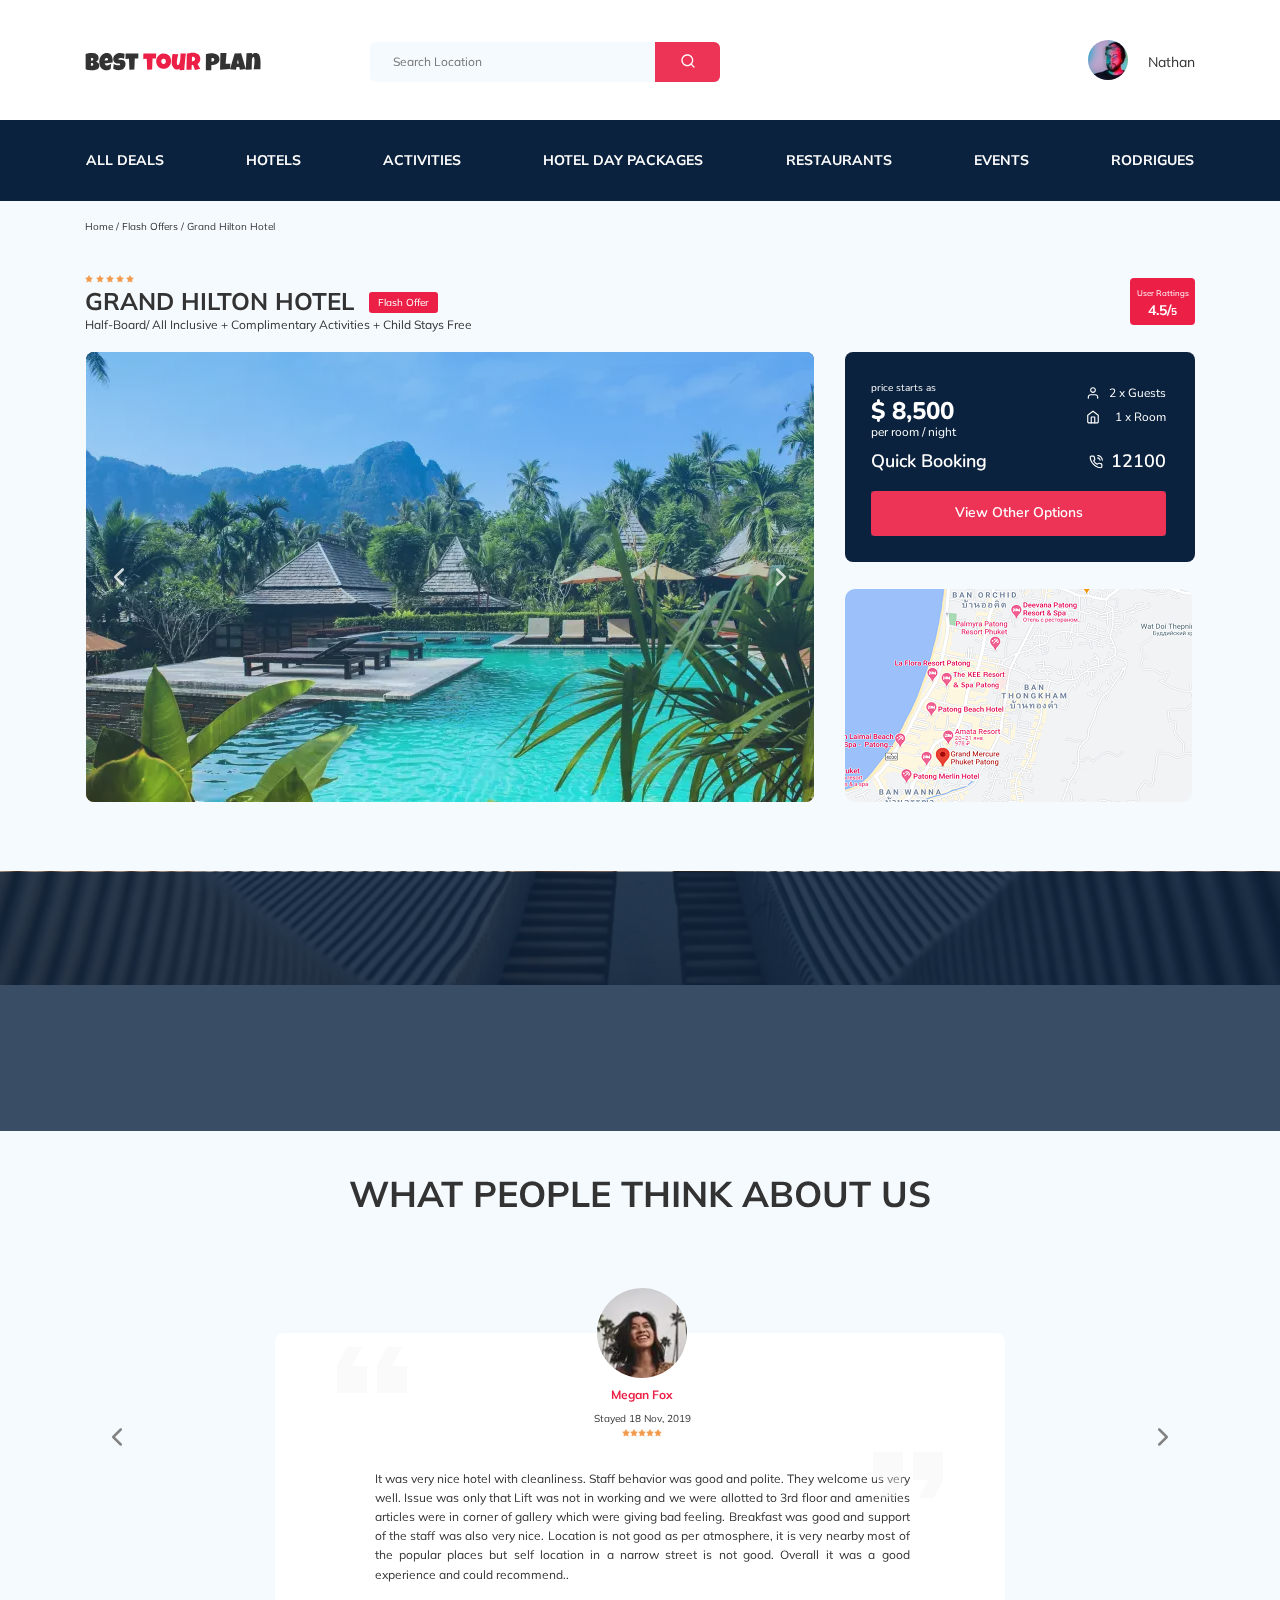
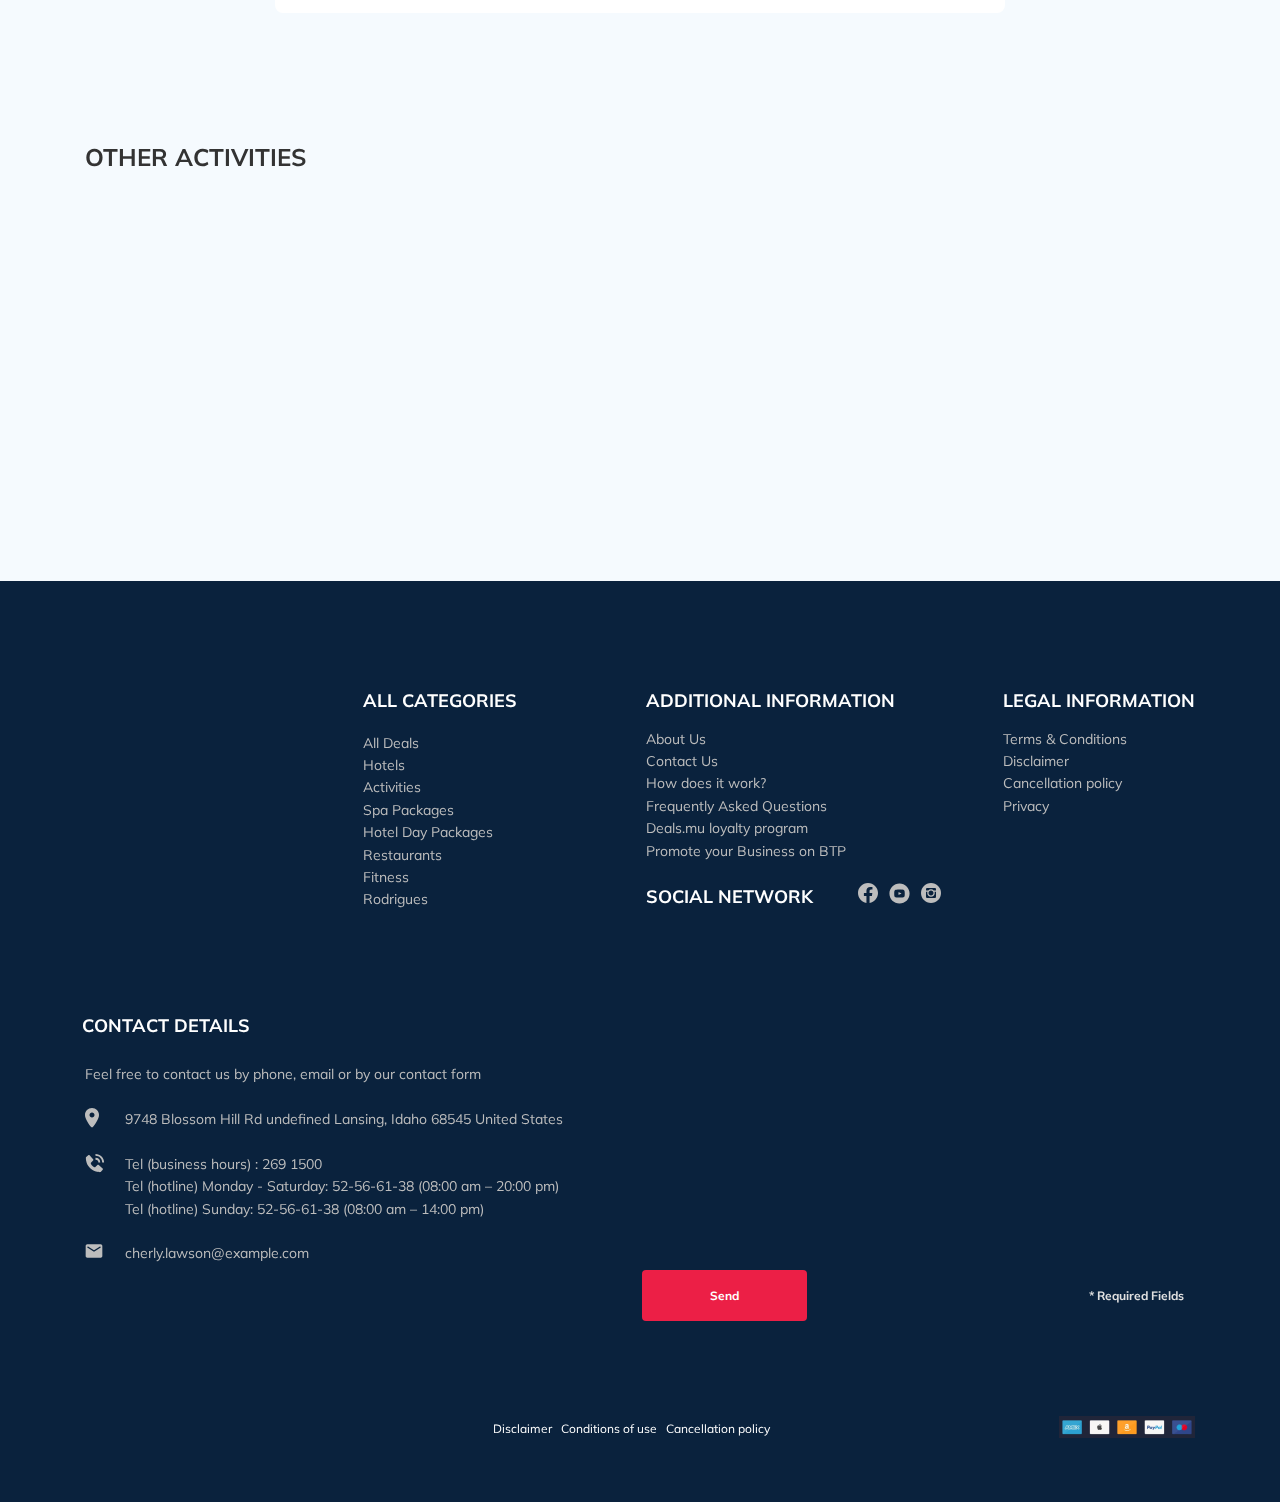
==== commit 70edf202: "fix:index.itml" ====
--- a/index.html
+++ b/index.html
@@ -878,11 +878,11 @@
                   <a href="tel:2691500" class="footer__phone"> 269 1500</a
                   ><br />Tel (hotline) Monday - Saturday:
                   <a href="tel:52-56-61-38" class="footer__phone">
-                    T &zwj;52&zwj;-&zwj;56&zwj;-&zwj;61&zwj;-&zwj;38&zwj;</a
+                    &zwj;52&zwj;-&zwj;56&zwj;-&zwj;61&zwj;-&zwj;38&zwj;</a
                   >
-                  (08:00 am – 20:00 pm)<br />Tel (hotline) Sunday
+                  (08:00 am – 20:00 pm)<br />Tel (hotline) Sunday:
                   <a href="tel:52-56-61-38" class="footer__phone"
-                    >: 52-56-61-38
+                    >52-56-61-38
                   </a>
                   (08:00 am – 14:00 pm)
                 </div>
